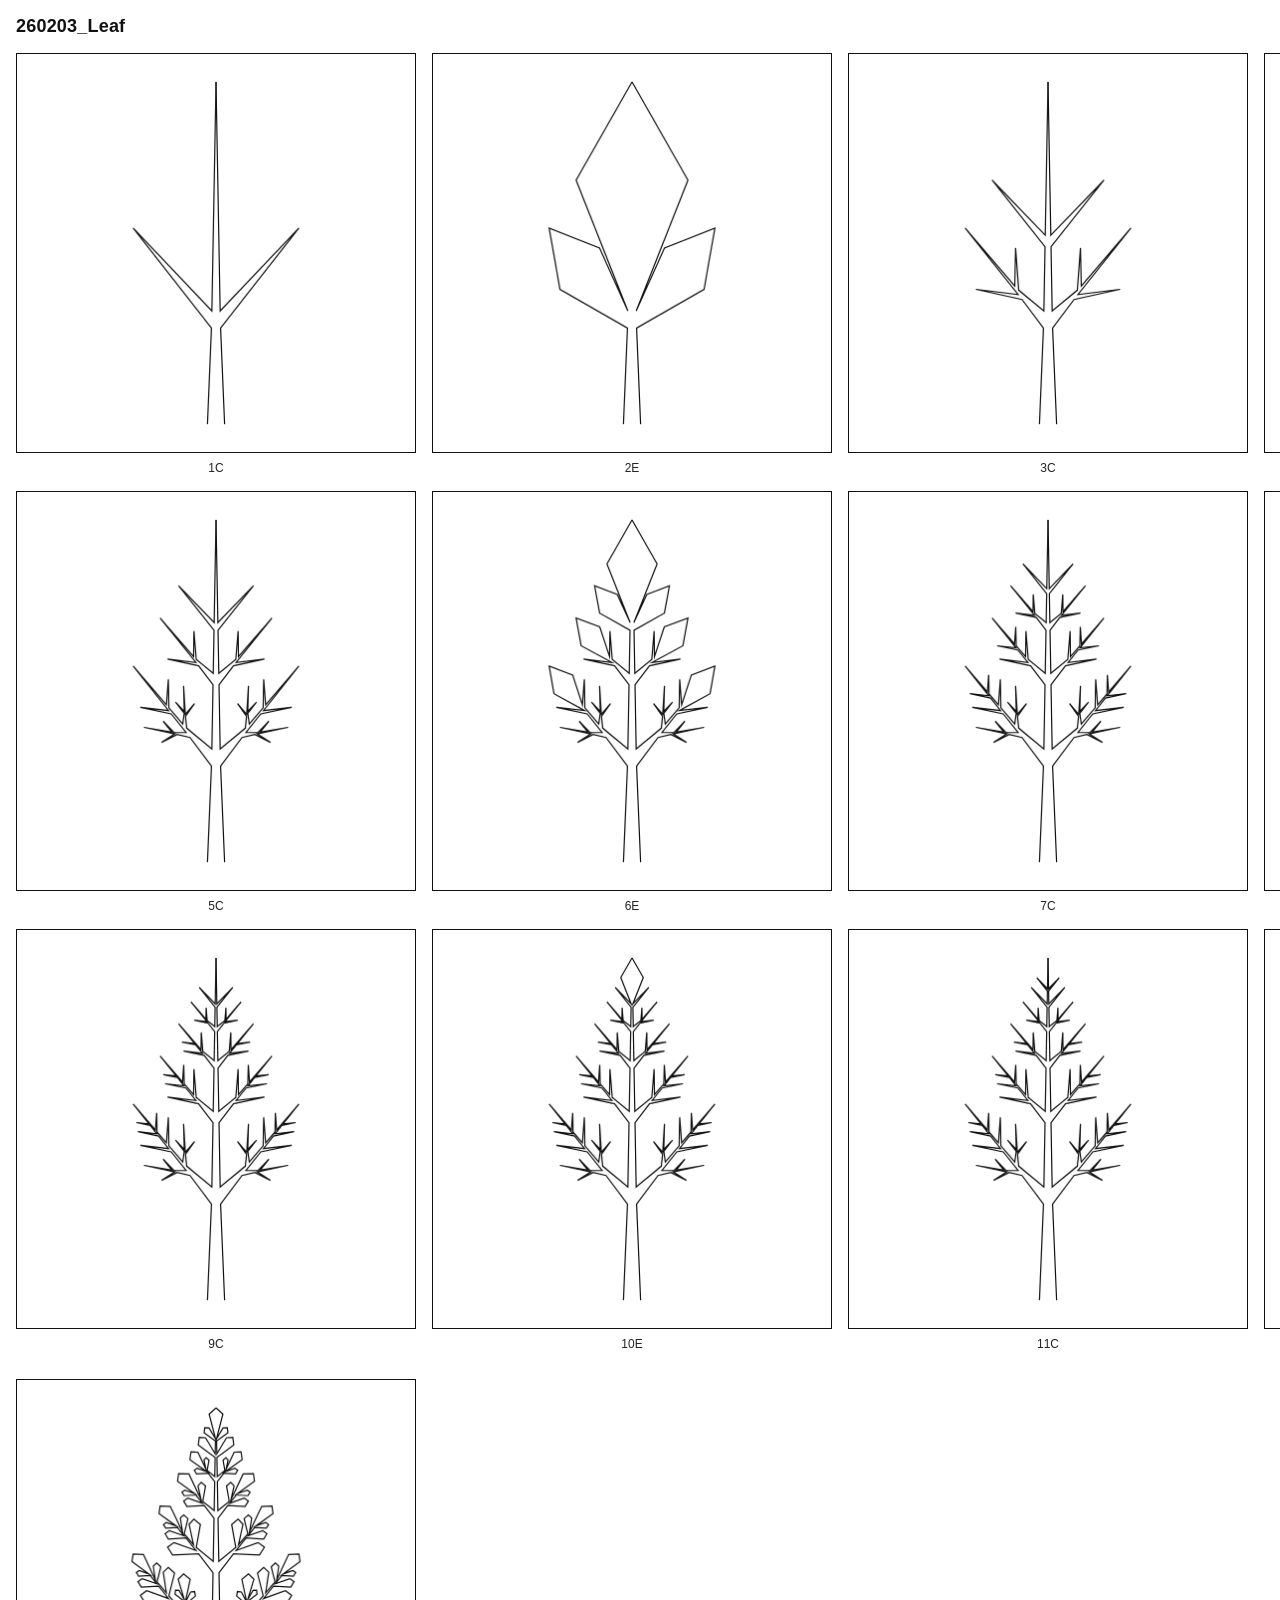
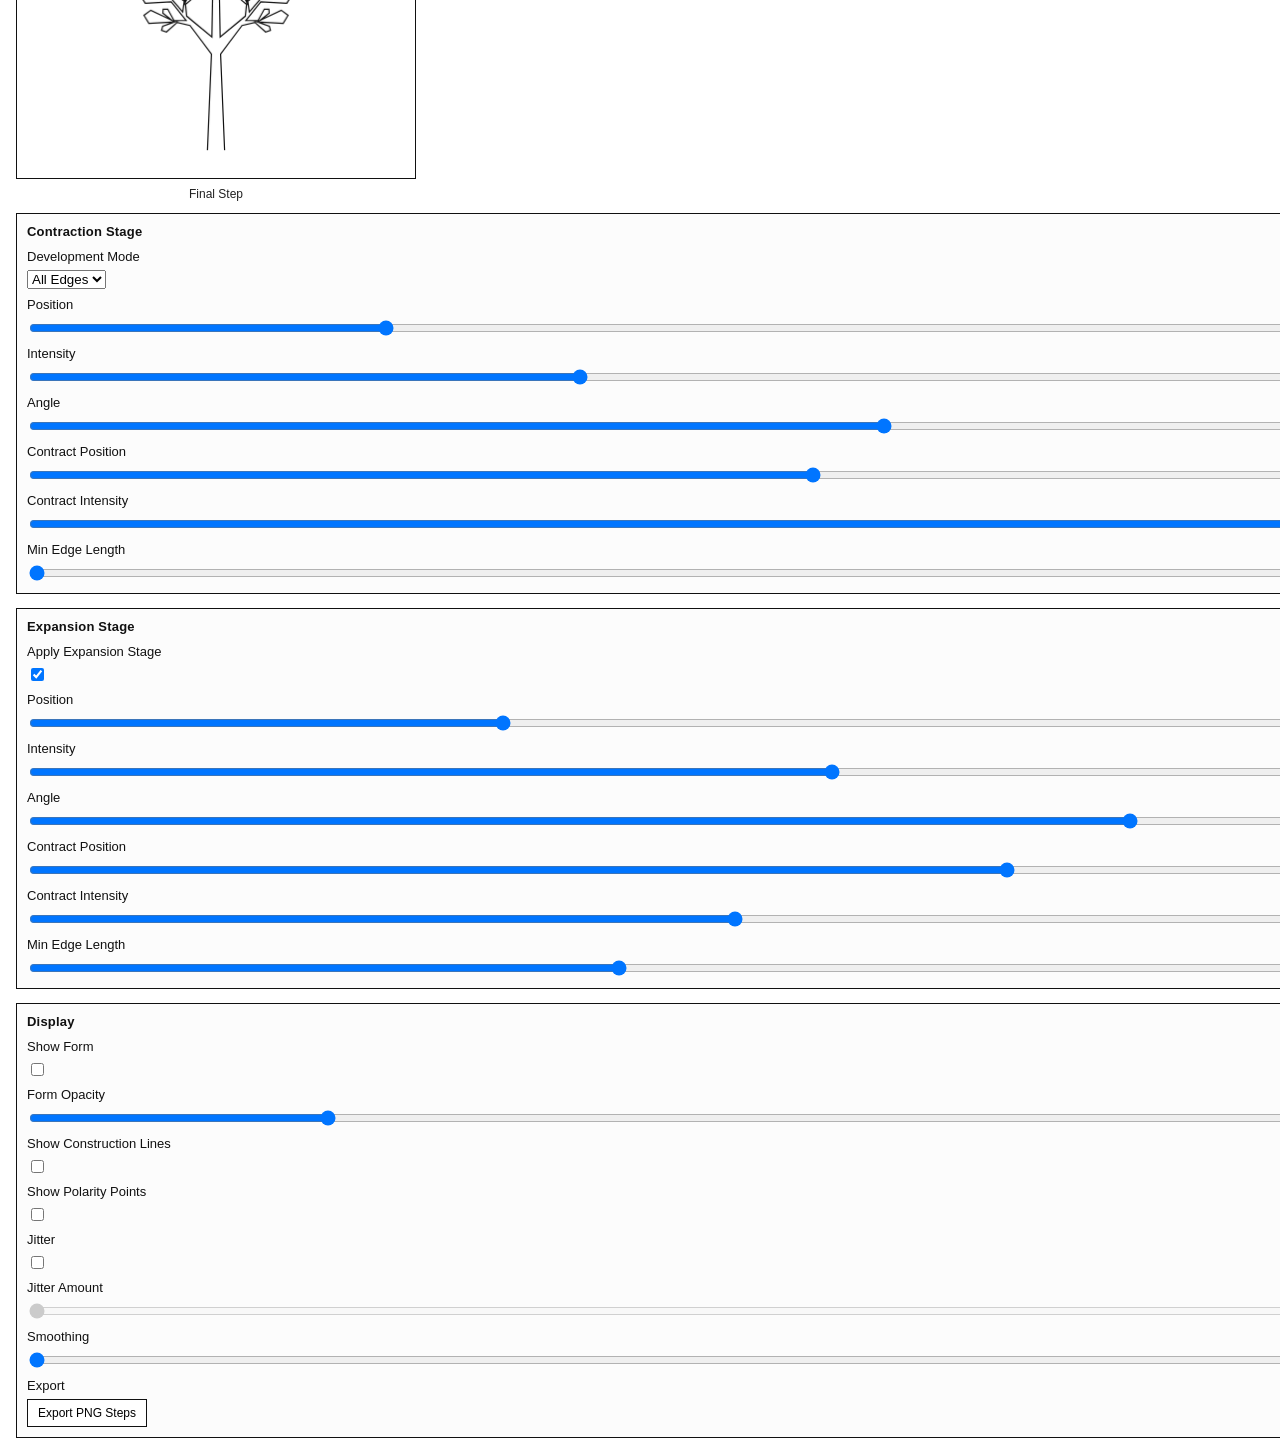
==== index.html @ a7261868 "Simplify UI and refresh public project README" ====
<!doctype html>
<html lang="en">
  <head>
    <meta charset="utf-8" />
    <meta name="viewport" content="width=device-width, initial-scale=1" />
    <title>260203_Leaf</title>
    <style>
      :root {
        color-scheme: light;
      }
      * {
        box-sizing: border-box;
      }
      body {
        margin: 0;
        font-family: "Trebuchet MS", "Segoe UI", Tahoma, sans-serif;
        background: #ffffff;
        color: #111111;
      }
      .page {
        display: flex;
        flex-direction: column;
        gap: 16px;
        padding: 16px;
        height: 100vh;
        min-height: 0;
      }
      .title {
        font-size: 18px;
        letter-spacing: 0.2px;
        margin: 0;
      }
      .workspace {
        display: grid;
        grid-template-columns: minmax(0, 1fr) 430px;
        gap: 16px;
        min-height: 0;
        flex: 1;
      }
      .steps-pane {
        min-height: 0;
        overflow: auto;
      }
      .sidebar {
        min-height: 0;
        overflow: auto;
        display: flex;
        flex-direction: column;
        gap: 12px;
        padding-right: 2px;
      }
      .final-preview {
        width: 400px;
        display: flex;
        flex-direction: column;
        align-items: center;
        gap: 8px;
      }
      .final-preview canvas {
        width: 400px;
        height: 400px;
        border: 1px solid #111111;
        background: #ffffff;
      }
      .final-preview .label {
        font-size: 12px;
        color: #222222;
      }
      .controls {
        display: flex;
        flex-direction: column;
        gap: 14px;
      }
      .panel {
        border: 1px solid #111111;
        padding: 10px;
        display: flex;
        flex-direction: column;
        gap: 8px;
        background: #fcfcfc;
      }
      .panel-title {
        font-size: 13px;
        font-weight: 700;
        margin: 0 0 2px 0;
        letter-spacing: 0.2px;
      }
      .control {
        display: flex;
        flex-direction: column;
        gap: 6px;
        font-size: 13px;
      }
      .control-row {
        display: flex;
        align-items: center;
        gap: 8px;
      }
      .control input[type="range"] {
        width: 100%;
      }
      .control .value {
        font-variant-numeric: tabular-nums;
        min-width: 44px;
        text-align: right;
      }
      .tiles {
        display: grid;
        grid-template-columns: repeat(4, 400px);
        gap: 16px;
        align-content: start;
        padding-bottom: 12px;
      }
      .tile {
        width: 400px;
        display: flex;
        flex-direction: column;
        align-items: center;
        gap: 8px;
      }
      .tile canvas {
        border: 1px solid #111111;
        background: #ffffff;
      }
      .tile .label {
        font-size: 12px;
        color: #222222;
      }
      .control button {
        padding: 6px 10px;
        border: 1px solid #111111;
        background: #ffffff;
        cursor: pointer;
        font-size: 12px;
      }
      @media (max-width: 1400px) {
        .page {
          height: auto;
          min-height: 0;
        }
        .workspace {
          grid-template-columns: 1fr;
        }
        .steps-pane,
        .sidebar {
          overflow: visible;
        }
      }
    </style>
  </head>
  <body>
    <div class="page">
      <h1 class="title">260203_Leaf</h1>

      <div class="workspace">
        <div class="steps-pane">
          <div class="tiles" id="tiles"></div>
        </div>
        <div class="sidebar">
          <div class="final-preview">
            <canvas id="finalCanvas"></canvas>
            <div class="label">Final Step</div>
          </div>
          <div class="controls">
        <div class="panel">
          <div class="panel-title">Contraction Stage</div>

          <label class="control">
            <span>Development Mode</span>
            <div class="control-row">
              <select id="contractionEdgeMode">
                <option value="all">All Edges</option>
                <option value="edge2">Edge 2</option>
                <option value="edge4">Edge 4</option>
              </select>
            </div>
          </label>

          <label class="control">
            <span>Position</span>
            <div class="control-row">
              <input id="contractionPositionA" type="range" min="0.1" max="0.9" step="0.01" value="0.28" />
              <span class="value" id="contractionPositionAVal"></span>
            </div>
          </label>

          <label class="control">
            <span>Intensity</span>
            <div class="control-row">
              <input id="contractionIntensityA" type="range" min="0.1" max="0.9" step="0.01" value="0.38" />
              <span class="value" id="contractionIntensityAVal"></span>
            </div>
          </label>

          <label class="control">
            <span>Angle</span>
            <div class="control-row">
              <input id="contractionAngleA" type="range" min="1" max="89" step="1" value="49" />
              <span class="value" id="contractionAngleAVal"></span>
            </div>
          </label>

          <label class="control">
            <span>Contract Position</span>
            <div class="control-row">
              <input id="contractionPositionB" type="range" min="0.1" max="0.9" step="0.01" value="0.50" />
              <span class="value" id="contractionPositionBVal"></span>
            </div>
          </label>

          <label class="control">
            <span>Contract Intensity</span>
            <div class="control-row">
              <input id="contractionIntensityB" type="range" min="0.1" max="0.9" step="0.01" value="0.90" />
              <span class="value" id="contractionIntensityBVal"></span>
            </div>
          </label>

          <label class="control">
            <span>Min Edge Length</span>
            <div class="control-row">
              <input id="contractionMinEdgeLength" type="range" min="0.1" max="0.9" step="0.01" value="0.10" />
              <span class="value" id="contractionMinEdgeLengthVal"></span>
            </div>
          </label>
        </div>

        <div class="panel">
          <div class="panel-title">Expansion Stage</div>

          <label class="control">
            <span>Apply Expansion Stage</span>
            <div class="control-row">
              <input id="enableExpansionStage" type="checkbox" checked />
            </div>
          </label>

          <label class="control">
            <span>Position</span>
            <div class="control-row">
              <input id="expansionPositionA" type="range" min="0.1" max="0.9" step="0.01" value="0.34" />
              <span class="value" id="expansionPositionAVal"></span>
            </div>
          </label>

          <label class="control">
            <span>Intensity</span>
            <div class="control-row">
              <input id="expansionIntensityA" type="range" min="0.1" max="0.9" step="0.01" value="0.51" />
              <span class="value" id="expansionIntensityAVal"></span>
            </div>
          </label>

          <label class="control">
            <span>Angle</span>
            <div class="control-row">
              <input id="expansionAngleA" type="range" min="1" max="89" step="1" value="63" />
              <span class="value" id="expansionAngleAVal"></span>
            </div>
          </label>

          <label class="control">
            <span>Contract Position</span>
            <div class="control-row">
              <input id="expansionPositionB" type="range" min="0.1" max="0.9" step="0.01" value="0.60" />
              <span class="value" id="expansionPositionBVal"></span>
            </div>
          </label>

          <label class="control">
            <span>Contract Intensity</span>
            <div class="control-row">
              <input id="expansionIntensityB" type="range" min="0.1" max="0.9" step="0.01" value="0.46" />
              <span class="value" id="expansionIntensityBVal"></span>
            </div>
          </label>

          <label class="control">
            <span>Min Edge Length</span>
            <div class="control-row">
              <input id="expansionMinEdgeLength" type="range" min="0.1" max="0.9" step="0.01" value="0.40" />
              <span class="value" id="expansionMinEdgeLengthVal"></span>
            </div>
          </label>
        </div>

        <div class="panel">
          <div class="panel-title">Display</div>

          <label class="control">
            <span>Show Form</span>
            <div class="control-row">
              <input id="showForm" type="checkbox" />
            </div>
          </label>

          <label class="control">
            <span>Form Opacity</span>
            <div class="control-row">
              <input id="showFormOpacity" type="range" min="0.20" max="1" step="0.01" value="0.35" />
              <span class="value" id="showFormOpacityVal"></span>
            </div>
          </label>

          <label class="control">
            <span>Show Construction Lines</span>
            <div class="control-row">
              <input id="showConstructionLines" type="checkbox" />
            </div>
          </label>


          <label class="control">
            <span>Show Polarity Points</span>
            <div class="control-row">
              <input id="showPolarityPoints" type="checkbox" />
            </div>
          </label>

          <label class="control">
            <span>Jitter</span>
            <div class="control-row">
              <input id="jitter" type="checkbox" />
            </div>
          </label>

          <label class="control">
            <span>Jitter Amount</span>
            <div class="control-row">
              <input id="jitterAmount" type="range" min="0.1" max="0.9" step="0.01" value="0.10" />
              <span class="value" id="jitterVal"></span>
            </div>
          </label>

          <label class="control">
            <span>Smoothing</span>
            <div class="control-row">
              <input id="smoothing" type="range" min="0" max="1" step="0.01" value="0" />
              <span class="value" id="smoothingVal"></span>
            </div>
          </label>

          <label class="control">
            <span>Export</span>
            <div class="control-row">
              <button id="exportSteps" type="button">Export PNG Steps</button>
            </div>
          </label>
        </div>
          </div>
        </div>
      </div>
    </div>

    <script>
      const TILE_SIZE = 400;
      const PADDING = 28;
      const EXPORT_SIZE = 640;
      const EXPORT_PADDING = 40;
      const BASE_AXIS_LENGTH = 1;
      const INITIAL_BASE_SPACING_RATIO = 0.05;
      const SYMMETRIC_DISPLAY = true;

      const ui = {
        contractionEdgeMode: document.getElementById("contractionEdgeMode"),
        contractionPositionA: document.getElementById("contractionPositionA"),
        contractionPositionAVal: document.getElementById("contractionPositionAVal"),
        contractionIntensityA: document.getElementById("contractionIntensityA"),
        contractionIntensityAVal: document.getElementById("contractionIntensityAVal"),
        contractionAngleA: document.getElementById("contractionAngleA"),
        contractionAngleAVal: document.getElementById("contractionAngleAVal"),
        contractionPositionB: document.getElementById("contractionPositionB"),
        contractionPositionBVal: document.getElementById("contractionPositionBVal"),
        contractionIntensityB: document.getElementById("contractionIntensityB"),
        contractionIntensityBVal: document.getElementById("contractionIntensityBVal"),
        contractionMinEdgeLength: document.getElementById("contractionMinEdgeLength"),
        contractionMinEdgeLengthVal: document.getElementById("contractionMinEdgeLengthVal"),
        expansionPositionA: document.getElementById("expansionPositionA"),
        expansionPositionAVal: document.getElementById("expansionPositionAVal"),
        enableExpansionStage: document.getElementById("enableExpansionStage"),
        expansionIntensityA: document.getElementById("expansionIntensityA"),
        expansionIntensityAVal: document.getElementById("expansionIntensityAVal"),
        expansionAngleA: document.getElementById("expansionAngleA"),
        expansionAngleAVal: document.getElementById("expansionAngleAVal"),
        expansionPositionB: document.getElementById("expansionPositionB"),
        expansionPositionBVal: document.getElementById("expansionPositionBVal"),
        expansionIntensityB: document.getElementById("expansionIntensityB"),
        expansionIntensityBVal: document.getElementById("expansionIntensityBVal"),
        expansionMinEdgeLength: document.getElementById("expansionMinEdgeLength"),
        expansionMinEdgeLengthVal: document.getElementById("expansionMinEdgeLengthVal"),
        showForm: document.getElementById("showForm"),
        showFormOpacity: document.getElementById("showFormOpacity"),
        showFormOpacityVal: document.getElementById("showFormOpacityVal"),
        showConstructionLines: document.getElementById("showConstructionLines"),
        showPolarityPoints: document.getElementById("showPolarityPoints"),
        jitter: document.getElementById("jitter"),
        jitterAmount: document.getElementById("jitterAmount"),
        jitterVal: document.getElementById("jitterVal"),
        smoothing: document.getElementById("smoothing"),
        smoothingVal: document.getElementById("smoothingVal"),
        tiles: document.getElementById("tiles"),
        finalCanvas: document.getElementById("finalCanvas"),
        exportSteps: document.getElementById("exportSteps"),
      };

      function clamp(value, min, max) {
        return Math.min(max, Math.max(min, value));
      }

      function rotateVec(v, angle) {
        const c = Math.cos(angle);
        const s = Math.sin(angle);
        return { x: v.x * c - v.y * s, y: v.x * s + v.y * c };
      }

      function normalizeVec(v, fallback = { x: 0, y: 1 }) {
        const len = Math.hypot(v.x, v.y);
        if (len < 1e-9) return { x: fallback.x, y: fallback.y };
        return { x: v.x / len, y: v.y / len };
      }

      function projectPointToAxis(p, axis) {
        if (!axis || !axis.anchor || !axis.dir) return { x: p.x, y: p.y };
        const v = { x: p.x - axis.anchor.x, y: p.y - axis.anchor.y };
        const t = v.x * axis.dir.x + v.y * axis.dir.y;
        return { x: axis.anchor.x + axis.dir.x * t, y: axis.anchor.y + axis.dir.y * t };
      }

      function segmentOrientation(polA, polB, fallback = 1) {
        if (polA < 0 && polB >= 0) return 1;
        if (polB < 0 && polA >= 0) return -1;
        return fallback || 1;
      }

      function mirrorPoint(p) {
        return { x: -p.x, y: p.y };
      }

      function mirrorPoints(points) {
        return points.map(mirrorPoint);
      }

      function mirrorSegments(segments) {
        return segments.map((seg) => ({ a: mirrorPoint(seg.a), b: mirrorPoint(seg.b) }));
      }

      function uniquePoints(points, eps = 1e-6) {
        const out = [];
        for (const p of points) {
          if (!p) continue;
          let found = false;
          for (const q of out) {
            if (Math.abs(q.x - p.x) < eps && Math.abs(q.y - p.y) < eps) {
              found = true;
              break;
            }
          }
          if (!found) out.push(p);
        }
        return out;
      }

      function rand(seed) {
        const x = Math.sin(seed) * 43758.5453;
        return x - Math.floor(x);
      }

      function isFinitePoint(p) {
        return !!p && Number.isFinite(p.x) && Number.isFinite(p.y);
      }

      function triangleArea2(a, b, c) {
        return (b.x - a.x) * (c.y - a.y) - (b.y - a.y) * (c.x - a.x);
      }

      function pushTriangleIfValid(triangles, tri, eps = 1e-10) {
        if (!tri || !isFinitePoint(tri.a) || !isFinitePoint(tri.b) || !isFinitePoint(tri.c)) return;
        if (Math.abs(triangleArea2(tri.a, tri.b, tri.c)) <= eps) return;
        triangles.push(tri);
      }

      function sanitizeTriangles(triangles) {
        if (!triangles || triangles.length === 0) return [];
        const out = [];
        for (const tri of triangles) {
          pushTriangleIfValid(out, tri);
        }
        return out;
      }

      function clonePoint(p) {
        return { x: p.x, y: p.y };
      }

      function axisAnchor(axes, axisId) {
        if (axisId == null) return null;
        const axis = axes && axes[axisId] ? axes[axisId] : null;
        return axis && isFinitePoint(axis.anchor) ? axis.anchor : null;
      }

      function resolveFormBaseTarget(i, pointRule, pointAxis, segmentAxis, axes, eps = 1e-10) {
        const leftRule = pointRule && pointRule[i] ? pointRule[i] : "carry";
        const rightRule = pointRule && pointRule[i + 1] ? pointRule[i + 1] : "carry";
        const leftAnchor = axisAnchor(axes, pointAxis ? pointAxis[i] : null);
        const rightAnchor = axisAnchor(axes, pointAxis ? pointAxis[i + 1] : null);
        const segmentAnchor = axisAnchor(axes, segmentAxis ? segmentAxis[i] : null);

        if (leftRule === "E" && leftAnchor) return leftAnchor;
        if (rightRule === "E" && rightAnchor) return rightAnchor;

        if (leftRule === "C" && rightRule !== "C" && leftAnchor) return leftAnchor;
        if (rightRule === "C" && leftRule !== "C" && rightAnchor) return rightAnchor;
        if (leftRule === "C" && rightRule === "C") {
          if (leftAnchor && rightAnchor) {
            const d = Math.hypot(leftAnchor.x - rightAnchor.x, leftAnchor.y - rightAnchor.y);
            if (d <= eps) return leftAnchor;
          }
          return segmentAnchor || leftAnchor || rightAnchor || null;
        }

        return segmentAnchor || leftAnchor || rightAnchor || null;
      }

      function buildShowFormTriangles(step) {
        const points = step && step.points ? step.points : null;
        if (!points || points.length < 2) return [];
        const pointRule = step.pointRule || [];
        const pointAxis = step.pointAxis || [];
        const segmentAxis = step.segmentAxis || [];
        const axes = step.meta?.graph?.axes || [];
        const stepTag = step.meta?.stepIndex != null ? String(step.meta.stepIndex) : "x";
        const typeTag = step.meta?.type ? step.meta.type[0] : "f";
        const triangles = [];
        const edgeCount = points.length - 1;

        for (let i = 0; i < edgeCount; i += 1) {
          const p0 = points[i];
          const p1 = points[i + 1];
          const base = resolveFormBaseTarget(i, pointRule, pointAxis, segmentAxis, axes);
          if (!isFinitePoint(p0) || !isFinitePoint(p1) || !isFinitePoint(base)) {
            continue;
          }

          pushTriangleIfValid(triangles, {
            a: clonePoint(base),
            b: clonePoint(p0),
            c: clonePoint(p1),
            id: `${typeTag}${stepTag}-e${i}`,
          });

          const leftRule = pointRule && pointRule[i] ? pointRule[i] : "carry";
          if (leftRule === "C") {
            const cTarget = axisAnchor(axes, pointAxis[i]);
            if (isFinitePoint(cTarget)) {
              pushTriangleIfValid(triangles, {
                a: clonePoint(base),
                b: clonePoint(p0),
                c: clonePoint(cTarget),
                id: `${typeTag}${stepTag}-xc${i}L`,
              });
            }
          }

          const rightRule = pointRule && pointRule[i + 1] ? pointRule[i + 1] : "carry";
          if (rightRule === "C") {
            const cTarget = axisAnchor(axes, pointAxis[i + 1]);
            if (isFinitePoint(cTarget)) {
              pushTriangleIfValid(triangles, {
                a: clonePoint(base),
                b: clonePoint(p1),
                c: clonePoint(cTarget),
                id: `${typeTag}${stepTag}-xc${i}R`,
              });
            }
          }
        }

        const rootAxis = axes && axes.length ? axes[0] : null;
        const rootBase = rootAxis && isFinitePoint(rootAxis.anchor) ? rootAxis.anchor : null;
        const firstExpansionAxis =
          axes && axes.length
            ? axes.find((axis) => axis && axis.id !== 0 && axis.parent === 0 && isFinitePoint(axis.anchor))
            : null;
        const firstExpansionCenter = firstExpansionAxis ? firstExpansionAxis.anchor : null;
        const baseSidePoint = points[0];
        if (isFinitePoint(baseSidePoint) && isFinitePoint(firstExpansionCenter) && isFinitePoint(rootBase)) {
          pushTriangleIfValid(triangles, {
            a: clonePoint(baseSidePoint),
            b: clonePoint(firstExpansionCenter),
            c: clonePoint(rootBase),
            id: `${typeTag}${stepTag}-basecap`,
          });
        }

        return sanitizeTriangles(triangles);
      }

      function pointStateForIndex(pointIndex, pointRule, pointAxis, axes) {
        const rule = pointRule && pointRule[pointIndex] ? pointRule[pointIndex] : "carry";
        const axisId = pointAxis && pointAxis[pointIndex] != null ? pointAxis[pointIndex] : null;
        const axis = axisId != null ? axes[axisId] : null;
        return {
          rule,
          axisId,
          target: axis && axis.anchor ? axis.anchor : null,
        };
      }

      function snapshotAxes(axes) {
        return axes.map((axis) => ({
          id: axis.id,
          parent: axis.parent,
          anchor: { x: axis.anchor.x, y: axis.anchor.y },
          tip: { x: axis.tip.x, y: axis.tip.y },
          dir: { x: axis.dir.x, y: axis.dir.y },
        }));
      }

      function buildNodeGraph(points, pointRule, pointAxis, insertedMeta) {
        const nodes = [];
        for (let i = 0; i < points.length; i += 1) {
          const p = points[i];
          const meta = insertedMeta[i] || {};
          nodes.push({
            id: i,
            p: { x: p.x, y: p.y },
            left: i > 0 ? i - 1 : null,
            right: i < points.length - 1 ? i + 1 : null,
            rule: (pointRule && pointRule[i]) || meta.rule || "carry",
            axisId: pointAxis && pointAxis[i] != null ? pointAxis[i] : meta.axisId ?? null,
            parentAxisId: meta.parentAxisId ?? null,
            base: meta.base ? { x: meta.base.x, y: meta.base.y } : null,
            edgeBase: meta.edgeBase ? { x: meta.edgeBase.x, y: meta.edgeBase.y } : null,
            edge: meta.edge ?? null,
          });
        }
        return nodes;
      }

      function readParams() {
        const contractionStage = {
          mode: ui.contractionEdgeMode.value,
          position: parseFloat(ui.contractionPositionA.value),
          intensity: parseFloat(ui.contractionIntensityA.value),
          angle: parseFloat(ui.contractionAngleA.value),
          contractionPosition: parseFloat(ui.contractionPositionB.value),
          contractionIntensity: parseFloat(ui.contractionIntensityB.value),
          minEdgeLength: parseFloat(ui.contractionMinEdgeLength.value),
        };
        const expansionStage = {
          position: parseFloat(ui.expansionPositionA.value),
          intensity: parseFloat(ui.expansionIntensityA.value),
          angle: parseFloat(ui.expansionAngleA.value),
          contractionPosition: parseFloat(ui.expansionPositionB.value),
          contractionIntensity: parseFloat(ui.expansionIntensityB.value),
          minEdgeLength: parseFloat(ui.expansionMinEdgeLength.value),
        };
        return {
          contractionStage,
          expansionStage,
          enableExpansionStage: ui.enableExpansionStage.checked,
          showConstructionPoints: false,
          showForm: ui.showForm.checked,
          showFormOpacity: parseFloat(ui.showFormOpacity.value),
          showConstructionLines: ui.showConstructionLines.checked,
          showAxis: false,
          showEdgeIds: false,
          showTriangleIds: false,
          showPolarityPoints: ui.showPolarityPoints.checked,
          stopNegNeg: true,
          jitter: ui.jitter.checked,
          jitterAmount: parseFloat(ui.jitterAmount.value),
          smoothing: parseFloat(ui.smoothing.value),
        };
      }

      function updateReadouts(params) {
        ui.contractionPositionAVal.textContent = params.contractionStage.position.toFixed(2);
        ui.contractionIntensityAVal.textContent = params.contractionStage.intensity.toFixed(2);
        ui.contractionAngleAVal.textContent = params.contractionStage.angle.toFixed(0);
        ui.contractionPositionBVal.textContent = params.contractionStage.contractionPosition.toFixed(2);
        ui.contractionIntensityBVal.textContent =
          params.contractionStage.contractionIntensity.toFixed(2);
        ui.contractionMinEdgeLengthVal.textContent =
          params.contractionStage.minEdgeLength.toFixed(2);
        ui.expansionPositionAVal.textContent = params.expansionStage.position.toFixed(2);
        ui.expansionIntensityAVal.textContent = params.expansionStage.intensity.toFixed(2);
        ui.expansionAngleAVal.textContent = params.expansionStage.angle.toFixed(0);
        ui.expansionPositionBVal.textContent = params.expansionStage.contractionPosition.toFixed(2);
        ui.expansionIntensityBVal.textContent =
          params.expansionStage.contractionIntensity.toFixed(2);
        ui.expansionMinEdgeLengthVal.textContent = params.expansionStage.minEdgeLength.toFixed(2);
        const expansionDisabled = !params.enableExpansionStage;
        ui.expansionPositionA.disabled = expansionDisabled;
        ui.expansionIntensityA.disabled = expansionDisabled;
        ui.expansionAngleA.disabled = expansionDisabled;
        ui.expansionPositionB.disabled = expansionDisabled;
        ui.expansionIntensityB.disabled = expansionDisabled;
        ui.expansionMinEdgeLength.disabled = expansionDisabled;
        ui.showFormOpacityVal.textContent = params.showFormOpacity.toFixed(2);
        ui.jitterVal.textContent = params.jitterAmount.toFixed(2);
        ui.smoothingVal.textContent = params.smoothing.toFixed(2);
        ui.jitterAmount.disabled = !params.jitter;
      }

      function generateSteps(params) {
        const steps = [];
        const attachFormTriangles = (stepObj) => {
          if (!stepObj || !stepObj.meta) return stepObj;
          stepObj.meta.formTriangles = buildShowFormTriangles(stepObj);
          return stepObj;
        };
        const axisHalfLength = BASE_AXIS_LENGTH * 0.5;
        const seedBaseHalfOffset = (BASE_AXIS_LENGTH * INITIAL_BASE_SPACING_RATIO) * 0.5;
        const baseLine = [
          { x: seedBaseHalfOffset, y: -axisHalfLength },
          { x: 0, y: axisHalfLength },
        ];
        const maxAutoSteps = params.enableExpansionStage ? 480 : 240;
        const maxStageSteps = 120;
        const rootAxisAnchor = { x: 0, y: -axisHalfLength };
        const rootAxisTip = { x: 0, y: axisHalfLength };
        const rootAxisDir = normalizeVec({
          x: rootAxisTip.x - rootAxisAnchor.x,
          y: rootAxisTip.y - rootAxisAnchor.y,
        });
        let axisState = {
          axes: [
            {
              id: 0,
              parent: null,
              anchor: rootAxisAnchor,
              tip: rootAxisTip,
              dir: rootAxisDir,
            },
          ],
          segmentAxis: [0],
        };
        const initialPointRule = ["seed", "seed"];
        const initialPointAxis = [0, 0];
        const initialNodes = buildNodeGraph(baseLine, initialPointRule, initialPointAxis, []);
        steps.push(attachFormTriangles({
          points: baseLine,
          pointPolarity: [-1, 1],
          pointAxis: initialPointAxis,
          pointRule: initialPointRule,
          segmentOrient: [1],
          segmentPolarity: [1],
          segmentActive: [true],
          segmentGroup: [0],
          segmentAxis: axisState.segmentAxis,
          construction: { bases: [], links: [], inserted: [] },
          prevPoints: null,
          meta: {
            type: "initial",
            stepIndex: 0,
            center: null,
            targets: [],
            formTargets: [],
            axisLinks: [],
            polarity: { pos: [{ ...baseLine[1] }], neg: [{ ...baseLine[0] }], posLinks: [] },
            graph: { nodes: initialNodes, axes: snapshotAxes(axisState.axes) },
          },
        }));

        let stepIndex = 1;
        const stageSequence = [
          { stage: params.contractionStage, useEdgeMode: true },
        ];
        if (params.enableExpansionStage) {
          stageSequence.push({ stage: params.expansionStage, useEdgeMode: false });
        }

        for (const stageItem of stageSequence) {
          let stageStepCount = 0;
          if (!stageItem.useEdgeMode && steps.length > 0) {
            const last = steps[steps.length - 1];
            steps[steps.length - 1] = {
              ...last,
              // Stage handoff: allow expansion stage to continue from final stage-1 geometry.
              segmentActive: new Array(Math.max(0, last.points.length - 1)).fill(true),
              // Reset group labels so stage 2 starts from all edges uniformly.
              segmentGroup: new Array(Math.max(0, last.points.length - 1)).fill(0),
            };
          }
          while (stepIndex <= maxAutoSteps && stageStepCount < maxStageSteps) {
            const prev = steps[steps.length - 1];
            const axisStateBeforeExpansion = axisState;
            const expansionParams = {
              position: stageItem.stage.position,
              intensity: stageItem.stage.intensity,
              angle: stageItem.stage.angle,
              contractionPosition: stageItem.stage.contractionPosition,
              contractionIntensity: stageItem.stage.contractionIntensity,
              minEdgeLength: stageItem.stage.minEdgeLength,
              developEdge2: stageItem.useEdgeMode && stageItem.stage.mode === "edge2",
              developEdge4: stageItem.useEdgeMode && stageItem.stage.mode === "edge4",
              stopNegNeg: params.stopNegNeg,
              jitter: params.jitter,
              jitterAmount: params.jitterAmount,
            };
            const expansion = expandPolyline(
              prev.points,
              prev.segmentActive,
              prev.segmentGroup,
              prev.segmentOrient,
              prev.segmentPolarity,
              prev.pointPolarity,
              prev.pointAxis,
              prev.pointRule,
              expansionParams,
              stepIndex,
              prev.meta.polarity,
              prev.meta.targets,
              axisState,
              prev.meta.formTargets || prev.meta.targets
            );
            axisState = expansion.axisState;
            const expansionStep = attachFormTriangles({
              points: expansion.points,
              pointPolarity: expansion.pointPolarity,
              pointAxis: expansion.pointAxis,
              pointRule: expansion.pointRule,
              segmentOrient: expansion.segmentOrient,
              segmentPolarity: expansion.segmentPolarity,
              segmentActive: expansion.segmentActive,
              segmentGroup: expansion.segmentGroup,
              segmentAxis: expansion.segmentAxis,
              construction: expansion.construction,
              prevPoints: prev.points,
              meta: expansion.meta,
            });
            steps.push(expansionStep);
            stageStepCount += 1;
            const expansionCount = expansion.meta?.expansionPoints?.length ?? 0;
            if (expansionCount === 0) {
              // Stage 1 must terminate on contraction; drop the terminal empty expansion step.
              if (stageItem.useEdgeMode) {
                steps.pop();
                axisState = axisStateBeforeExpansion;
                stageStepCount -= 1;
              } else {
                // Stage 2 must end on expansion. Replace empty expansion with forced all-edge expansion.
                steps.pop();
                axisState = axisStateBeforeExpansion;
                stageStepCount -= 1;
                const forcedExpansion = expandPolyline(
                  prev.points,
                  new Array(Math.max(0, prev.points.length - 1)).fill(true),
                  new Array(Math.max(0, prev.points.length - 1)).fill(0),
                  prev.segmentOrient,
                  prev.segmentPolarity,
                  prev.pointPolarity,
                  prev.pointAxis,
                  prev.pointRule,
                  {
                    ...expansionParams,
                    minEdgeLength: -1,
                    developEdge2: false,
                    developEdge4: false,
                  },
                  stepIndex,
                  prev.meta.polarity,
                  prev.meta.targets,
                  axisState,
                  prev.meta.formTargets || prev.meta.targets
                );
                axisState = forcedExpansion.axisState;
                const forcedStep = attachFormTriangles({
                  points: forcedExpansion.points,
                  pointPolarity: forcedExpansion.pointPolarity,
                  pointAxis: forcedExpansion.pointAxis,
                  pointRule: forcedExpansion.pointRule,
                  segmentOrient: forcedExpansion.segmentOrient,
                  segmentPolarity: forcedExpansion.segmentPolarity,
                  segmentActive: forcedExpansion.segmentActive,
                  segmentGroup: forcedExpansion.segmentGroup,
                  segmentAxis: forcedExpansion.segmentAxis,
                  construction: forcedExpansion.construction,
                  prevPoints: prev.points,
                  meta: forcedExpansion.meta,
                });
                steps.push(forcedStep);
                stageStepCount += 1;
              }
              break;
            }

            stepIndex += 1;
            if (stepIndex > maxAutoSteps || stageStepCount >= maxStageSteps) {
              // Stage 1 must terminate on contraction across all development modes.
              if (stageItem.useEdgeMode) {
                steps.pop();
                axisState = axisStateBeforeExpansion;
                stageStepCount -= 1;
              }
              break;
            }
            const prevAfterExpansion = steps[steps.length - 1];
            const contractionParams = {
              position: stageItem.stage.position,
              intensity: stageItem.stage.intensity,
              angle: stageItem.stage.angle,
              contractionPosition: stageItem.stage.contractionPosition,
              contractionIntensity: stageItem.stage.contractionIntensity,
              minEdgeLength: stageItem.stage.minEdgeLength,
              stopNegNeg: params.stopNegNeg,
              jitter: false,
              jitterAmount: 0,
            };
            const contraction = contractPolyline(
              prevAfterExpansion.points,
              prevAfterExpansion.segmentActive,
              prevAfterExpansion.segmentGroup,
              prevAfterExpansion.segmentOrient,
              prevAfterExpansion.segmentPolarity,
              prevAfterExpansion.pointPolarity,
              prevAfterExpansion.pointAxis,
              prevAfterExpansion.pointRule,
              contractionParams,
              stepIndex,
              prevAfterExpansion.meta.targets,
              prevAfterExpansion.meta.center,
              prevAfterExpansion.meta.polarity,
              axisState,
              prevAfterExpansion.meta.formTargets || prevAfterExpansion.meta.targets
            );
            axisState = contraction.axisState;
            steps.push(attachFormTriangles({
              points: contraction.points,
              pointPolarity: contraction.pointPolarity,
              pointAxis: contraction.pointAxis,
              pointRule: contraction.pointRule,
              segmentOrient: contraction.segmentOrient,
              segmentPolarity: contraction.segmentPolarity,
              segmentActive: contraction.segmentActive,
              segmentGroup: contraction.segmentGroup,
              segmentAxis: contraction.segmentAxis,
              construction: contraction.construction,
              prevPoints: prevAfterExpansion.points,
              meta: contraction.meta,
            }));
            stageStepCount += 1;

            stepIndex += 1;
            if (stepIndex > maxAutoSteps || stageStepCount >= maxStageSteps) {
              if (!stageItem.useEdgeMode) {
                // Stage 2 must end on expansion even when the limit is reached after contraction.
                const prevFinal = steps[steps.length - 1];
                const finalExpansion = expandPolyline(
                  prevFinal.points,
                  new Array(Math.max(0, prevFinal.points.length - 1)).fill(true),
                  new Array(Math.max(0, prevFinal.points.length - 1)).fill(0),
                  prevFinal.segmentOrient,
                  prevFinal.segmentPolarity,
                  prevFinal.pointPolarity,
                  prevFinal.pointAxis,
                  prevFinal.pointRule,
                  {
                    ...expansionParams,
                    minEdgeLength: -1,
                    developEdge2: false,
                    developEdge4: false,
                  },
                  stepIndex,
                  prevFinal.meta.polarity,
                  prevFinal.meta.targets,
                  axisState,
                  prevFinal.meta.formTargets || prevFinal.meta.targets
                );
                axisState = finalExpansion.axisState;
                const finalStep = attachFormTriangles({
                  points: finalExpansion.points,
                  pointPolarity: finalExpansion.pointPolarity,
                  pointAxis: finalExpansion.pointAxis,
                  pointRule: finalExpansion.pointRule,
                  segmentOrient: finalExpansion.segmentOrient,
                  segmentPolarity: finalExpansion.segmentPolarity,
                  segmentActive: finalExpansion.segmentActive,
                  segmentGroup: finalExpansion.segmentGroup,
                  segmentAxis: finalExpansion.segmentAxis,
                  construction: finalExpansion.construction,
                  prevPoints: prevFinal.points,
                  meta: finalExpansion.meta,
                });
                steps.push(finalStep);
                stageStepCount += 1;
              }
              break;
            }
          }
          if (stepIndex > maxAutoSteps) break;
        }

        return steps;
      }

      function expandPolyline(
        points,
        segmentActive,
        segmentGroup,
        segmentOrient,
        segmentPolarity,
        pointPolarity,
        pointAxis,
        pointRule,
        params,
        stepIndex,
        prevPolarity,
        prevTargets,
        axisState,
        prevFormTargets
      ) {
        if (!points || points.length < 2) {
          return {
            points: points ? points.slice() : [],
            pointPolarity: pointPolarity ? pointPolarity.slice() : [],
            pointAxis: pointAxis ? pointAxis.slice() : [],
            pointRule: pointRule ? pointRule.slice() : [],
            segmentOrient: segmentOrient ? segmentOrient.slice() : [],
            segmentPolarity: segmentPolarity ? segmentPolarity.slice() : [],
            segmentActive: segmentActive ? segmentActive.slice() : [],
            segmentGroup: segmentGroup ? segmentGroup.slice() : [],
            segmentAxis: axisState?.segmentAxis ? axisState.segmentAxis.slice() : [],
            construction: { bases: [], links: [], inserted: [] },
            axisState: axisState || { axes: [], segmentAxis: [] },
            meta: {
              type: "expansion",
              stepIndex,
              center: { x: 0, y: 0 },
              expansionPoints: [],
              targets: [],
              formTargets: [],
              developedEdges: [],
              axisLinks: [],
              graph: { nodes: [], axes: snapshotAxes(axisState?.axes || []) },
              polarity: {
                pos: prevPolarity?.pos ? prevPolarity.pos.slice() : [],
                neg: prevPolarity?.neg ? prevPolarity.neg.slice() : [],
                posLinks: prevPolarity?.posLinks ? prevPolarity.posLinks.slice() : [],
              },
              contractionLinks: [],
            },
          };
        }

        const newPoints = [points[0]];
        const polIn =
          pointPolarity && pointPolarity.length === points.length
            ? pointPolarity
            : new Array(points.length).fill(0);
        const pointAxisIn =
          pointAxis && pointAxis.length === points.length
            ? pointAxis
            : new Array(points.length).fill(null);
        const pointRuleIn =
          pointRule && pointRule.length === points.length
            ? pointRule
            : new Array(points.length).fill("carry");
        const activeIn =
          segmentActive && segmentActive.length === points.length - 1
            ? segmentActive
            : new Array(points.length - 1).fill(true);
        const groupIn =
          segmentGroup && segmentGroup.length === points.length - 1
            ? segmentGroup
            : new Array(points.length - 1).fill(0);
        const hasGroupedInput = groupIn.some((g) => g !== 0);
        const edge2FirstCycle = params.developEdge2 && !params.developEdge4 && stepIndex === 3;
        const orientIn =
          segmentOrient && segmentOrient.length === points.length - 1
            ? segmentOrient
            : new Array(points.length - 1).fill(1);
        const sideIn =
          segmentPolarity && segmentPolarity.length === points.length - 1
            ? segmentPolarity
            : new Array(points.length - 1).fill(1);
        const segmentAxisIn =
          axisState && axisState.segmentAxis && axisState.segmentAxis.length === points.length - 1
            ? axisState.segmentAxis
            : new Array(points.length - 1).fill(0);
        const axesIn = axisState && axisState.axes ? axisState.axes : [];
        const axes = axesIn.slice();
        let parentAxis = axes[0];
        const newPolarity = [polIn[0] ?? 0];
        const newPointAxis = [pointAxisIn[0] ?? null];
        const newPointRule = [pointRuleIn[0] ?? "carry"];
        const newSegmentOrient = [];
        const newSegmentPolarity = [];
        const newSegmentActive = [];
        const newSegmentGroup = [];
        const newSegmentAxis = [];
        const tBase = clamp(params.position, 0, 1);
        const intensity = clamp(params.intensity, 0, 1);
        const angleBase = (params.angle * Math.PI) / 180;
        const jitterAmount = clamp(params.jitterAmount, 0, 0.5);
        const construction = { bases: [], links: [], inserted: [] };
        const expansionPoints = [];
        const targets = [];
        const formTargets = [];
        const expansionTriangles = [];
        const expansionLinks = [];
        const axisLinks = [];
        const developedEdges = [];
        const insertedMeta = [];

        for (let i = 0; i < points.length - 1; i += 1) {
          const p0 = points[i];
          const p1 = points[i + 1];
          const pol0 = polIn[i] ?? 0;
          const pol1 = polIn[i + 1] ?? 0;
          const orient = segmentOrientation(pol0, pol1, orientIn[i] ?? 1);
          const side = sideIn[i] ?? 1;
          let parentAxisId = null;
          const isNegNeg = pol0 < 0 && pol1 < 0;
          if (isNegNeg) {
            if (pointAxisIn[i] != null) {
              parentAxisId = pointAxisIn[i];
            } else if (pointAxisIn[i + 1] != null) {
              parentAxisId = pointAxisIn[i + 1];
            }
          }
          const leftRule = pointRuleIn[i];
          const rightRule = pointRuleIn[i + 1];
          const leftState = pointStateForIndex(i, pointRuleIn, pointAxisIn, axes);
          const rightState = pointStateForIndex(i + 1, pointRuleIn, pointAxisIn, axes);
          if (leftRule === "E" && rightRule !== "E") {
            parentAxisId = pointAxisIn[i];
          } else if (rightRule === "E" && leftRule !== "E") {
            parentAxisId = pointAxisIn[i + 1];
          } else if (leftRule === "E" && rightRule === "E") {
            parentAxisId = pointAxisIn[i] ?? pointAxisIn[i + 1];
          }
          if (parentAxisId == null) {
            if ((pol0 ?? 0) > 0 && pointAxisIn[i] != null) {
              parentAxisId = pointAxisIn[i];
            } else if ((pol1 ?? 0) > 0 && pointAxisIn[i + 1] != null) {
              parentAxisId = pointAxisIn[i + 1];
            } else {
              parentAxisId = segmentAxisIn[i] ?? 0;
            }
          }
          parentAxis = axes[parentAxisId] || axes[0];
          const dx = p1.x - p0.x;
          const dy = p1.y - p0.y;
          const len = Math.hypot(dx, dy);
          const groupId = groupIn[i] ?? 0;
          const limitGroups = params.developEdge2 || params.developEdge4;
          let allowGroup2 = params.developEdge2;
          let allowGroup4 = params.developEdge4;
          const groupAllowed =
            !limitGroups ||
            !hasGroupedInput ||
            (allowGroup2 && groupId === 2) ||
            (allowGroup4 && groupId === 3);
          let edge2AdjacencyAllowed = true;
          if (edge2FirstCycle && groupId === 2) {
            const prevSegIsNegNeg = i > 0 && polIn[i - 1] < 0 && polIn[i] < 0;
            const nextSegIsNegNeg =
              i + 2 < polIn.length && polIn[i + 1] < 0 && polIn[i + 2] < 0;
            edge2AdjacencyAllowed = prevSegIsNegNeg || nextSegIsNegNeg;
          }
          const minEdgeLength = Math.max(0, params.minEdgeLength ?? 0);
          const lengthActive = len > minEdgeLength;
          const isActive =
            (activeIn[i] ?? true) && groupAllowed && edge2AdjacencyAllowed && lengthActive;
          const stopEdge = params.stopNegNeg && pol0 < 0 && pol1 < 0;

          if (len < 1e-9) {
            const prevFormTarget =
              prevFormTargets && i < prevFormTargets.length ? prevFormTargets[i] : null;
            newPoints.push({ x: p0.x, y: p0.y });
            newPoints.push({ x: p1.x, y: p1.y });
            newPolarity.push(pol0, pol1);
            newPointAxis.push(pointAxisIn[i] ?? parentAxisId, pointAxisIn[i + 1] ?? parentAxisId);
            newPointRule.push(pointRuleIn[i] ?? "carry", pointRuleIn[i + 1] ?? "carry");
            newSegmentOrient.push(orient, orient);
            newSegmentPolarity.push(side, side);
            newSegmentActive.push(false, false);
            newSegmentGroup.push(groupId, groupId);
            newSegmentAxis.push(parentAxisId, parentAxisId);
            targets.push(null, null);
            formTargets.push(prevFormTarget, prevFormTarget);
            continue;
          }

          if (!isActive || stopEdge) {
            if (stopEdge) {
              const leftIsC = leftState.rule === "C";
              const rightIsC = rightState.rule === "C";
              if (leftIsC && leftState.axisId != null) {
                parentAxisId = leftState.axisId;
              } else if (rightIsC && rightState.axisId != null) {
                parentAxisId = rightState.axisId;
              }
            }
            const inactiveAxis = axes[parentAxisId] || parentAxis;
            const tInactive = orient === -1 ? 1 - tBase : tBase;
            const baseEdgeInactive = { x: p0.x + dx * tInactive, y: p0.y + dy * tInactive };
            const baseAxisInactive = projectPointToAxis(baseEdgeInactive, inactiveAxis);
            if (leftState.rule === "C" && leftState.target) {
              pushTriangleIfValid(expansionTriangles, {
                a: { x: baseAxisInactive.x, y: baseAxisInactive.y },
                b: { x: p0.x, y: p0.y },
                c: { x: leftState.target.x, y: leftState.target.y },
                id: `xc-${stepIndex}-e${i}-L`,
              });
            }
            if (rightState.rule === "C" && rightState.target) {
              pushTriangleIfValid(expansionTriangles, {
                a: { x: baseAxisInactive.x, y: baseAxisInactive.y },
                b: { x: p1.x, y: p1.y },
                c: { x: rightState.target.x, y: rightState.target.y },
                id: `xc-${stepIndex}-e${i}-R`,
              });
            }
            const prevFormTarget =
              prevFormTargets && i < prevFormTargets.length ? prevFormTargets[i] : null;
            const prevTarget = prevTargets && i < prevTargets.length ? prevTargets[i] : null;
            if (prevTarget) {
              expansionTriangles.push({
                a: { x: prevTarget.x, y: prevTarget.y },
                b: { x: p0.x, y: p0.y },
                c: { x: p1.x, y: p1.y },
                id: `hold-${stepIndex}-e${i}`,
              });
            }
            newPoints.push(p1);
            newPolarity.push(pol1);
            newPointAxis.push(pointAxisIn[i + 1] ?? parentAxisId);
            newPointRule.push(pointRuleIn[i + 1] ?? "carry");
            newSegmentOrient.push(orient);
            newSegmentPolarity.push(side);
            newSegmentActive.push(false);
            newSegmentGroup.push(groupId);
            newSegmentAxis.push(parentAxisId);
            targets.push(null);
            formTargets.push(prevFormTarget);
            continue;
          }

          let t = orient === -1 ? 1 - tBase : tBase;
          let angle = angleBase;
          let magnitude = len * intensity;

          if (params.jitter) {
            const seedBase = (stepIndex + 1) * 9283.123 + (i + 1) * 137.57;
            const j1 = rand(seedBase + 0.17) - 0.5;
            const j2 = rand(seedBase + 3.49) - 0.5;
            const j3 = rand(seedBase + 8.91) - 0.5;
            t = clamp(t + j1 * jitterAmount, 0, 1);
            angle += j2 * jitterAmount * Math.PI;
            magnitude *= 1 + j3 * jitterAmount;
          }

          const baseEdge = { x: p0.x + dx * t, y: p0.y + dy * t };
          const dirRaw = { x: dx / len, y: dy / len };
          let outward = { x: dirRaw.y, y: -dirRaw.x };
          if (side < 0) {
            outward = { x: -outward.x, y: -outward.y };
          }
          let perp = rotateVec(outward, angle * orient);
          if (perp.x * outward.x + perp.y * outward.y < 0) {
            perp = { x: -perp.x, y: -perp.y };
          }

          const baseAxis = projectPointToAxis(baseEdge, parentAxis);
          const pNew = {
            x: baseAxis.x + perp.x * magnitude,
            y: baseAxis.y + perp.y * magnitude,
          };
          if (leftState.rule === "C" && leftState.target) {
            pushTriangleIfValid(expansionTriangles, {
              a: { x: baseAxis.x, y: baseAxis.y },
              b: { x: p0.x, y: p0.y },
              c: { x: leftState.target.x, y: leftState.target.y },
              id: `xc-${stepIndex}-e${i}-L`,
            });
          }
          if (rightState.rule === "C" && rightState.target) {
            pushTriangleIfValid(expansionTriangles, {
              a: { x: baseAxis.x, y: baseAxis.y },
              b: { x: p1.x, y: p1.y },
              c: { x: rightState.target.x, y: rightState.target.y },
              id: `xc-${stepIndex}-e${i}-R`,
            });
          }
          const axisAnchor = { x: baseAxis.x, y: baseAxis.y };
          const axisDir = normalizeVec(
            { x: pNew.x - axisAnchor.x, y: pNew.y - axisAnchor.y },
            parentAxis?.dir || { x: 0, y: 1 }
          );
          const axisId = axes.length;
          axes.push({
            id: axisId,
            parent: parentAxis ? parentAxis.id : null,
            anchor: { x: axisAnchor.x, y: axisAnchor.y },
            tip: { x: pNew.x, y: pNew.y },
            dir: axisDir,
          });
          axisLinks.push({ a: axisAnchor, b: pNew });

          construction.bases.push(baseAxis);
          construction.links.push({ a: baseAxis, b: pNew });
          construction.inserted.push(pNew);
          expansionPoints.push(pNew);
          expansionLinks.push({ a: baseAxis, b: pNew });
          targets.push(baseAxis, baseAxis);
          formTargets.push(baseAxis, baseAxis);
          expansionTriangles.push(
            { a: baseAxis, b: p0, c: pNew, id: `ex-${stepIndex}-e${i}-A` },
            { a: baseAxis, b: pNew, c: p1, id: `ex-${stepIndex}-e${i}-B` }
          );
          developedEdges.push(i);

          newPoints.push(pNew);
          newPoints.push(p1);
          const newPointIndex = newPoints.length - 2;
          insertedMeta[newPointIndex] = {
            rule: "E",
            axisId,
            parentAxisId: parentAxis ? parentAxis.id : null,
            base: { x: baseAxis.x, y: baseAxis.y },
            edgeBase: { x: baseEdge.x, y: baseEdge.y },
            edge: { a: i, b: i + 1 },
          };
          newPolarity.push(1, pol1);
          newPointAxis.push(axisId);
          newPointRule.push("E");
          const orientA = segmentOrientation(pol0, 1, orient);
          const orientB = segmentOrientation(1, pol1, orient);
          newSegmentOrient.push(orientA, orientB);
          newSegmentPolarity.push(side, side);
          newSegmentActive.push(true, true);
          // Expansion stage always creates a binary local split for the next contraction stage.
          newSegmentGroup.push(0, 1);
          newSegmentAxis.push(axisId, axisId);
          newPointAxis.push(pointAxisIn[i + 1] ?? parentAxisId);
          newPointRule.push(pointRuleIn[i + 1] ?? "carry");
        }

        const basePoints = construction.bases;
        const center =
          basePoints.length > 0
            ? basePoints.reduce(
                (acc, p) => ({ x: acc.x + p.x, y: acc.y + p.y }),
                { x: 0, y: 0 }
              )
            : { x: 0, y: 0 };
        if (basePoints.length > 0) {
          center.x /= basePoints.length;
          center.y /= basePoints.length;
        }

        return {
          points: newPoints,
          pointPolarity: newPolarity,
          pointAxis: newPointAxis,
          pointRule: newPointRule,
          segmentOrient: newSegmentOrient,
          segmentPolarity: newSegmentPolarity,
          segmentActive: newSegmentActive,
          segmentGroup: newSegmentGroup,
          segmentAxis: newSegmentAxis,
          construction,
          axisState: { axes, segmentAxis: newSegmentAxis },
          meta: {
            type: "expansion",
            stepIndex,
            center,
            expansionPoints,
            targets,
            formTargets,
            expansionTriangles,
            developedEdges,
            axisLinks,
            graph: {
              nodes: buildNodeGraph(newPoints, newPointRule, newPointAxis, insertedMeta),
              axes: snapshotAxes(axes),
            },
            polarity: {
              pos: (prevPolarity?.pos ? prevPolarity.pos.slice() : []).concat(expansionPoints),
              neg: prevPolarity?.neg ? prevPolarity.neg.slice() : [],
              posLinks: (prevPolarity?.posLinks ? prevPolarity.posLinks.slice() : []).concat(
                expansionLinks
              ),
            },
            contractionLinks: [],
          },
        };
      }

      function contractPolyline(
        points,
        segmentActive,
        segmentGroup,
        segmentOrient,
        segmentPolarity,
        pointPolarity,
        pointAxis,
        pointRule,
        params,
        stepIndex,
        targets,
        center,
        prevPolarity,
        axisState,
        formTargetsIn
      ) {
        if (!points || points.length < 2) {
          return {
            points: points ? points.slice() : [],
            pointPolarity: pointPolarity ? pointPolarity.slice() : [],
            pointAxis: pointAxis ? pointAxis.slice() : [],
            pointRule: pointRule ? pointRule.slice() : [],
            segmentOrient: segmentOrient ? segmentOrient.slice() : [],
            segmentPolarity: segmentPolarity ? segmentPolarity.slice() : [],
            segmentActive: segmentActive ? segmentActive.slice() : [],
            segmentGroup: segmentGroup ? segmentGroup.slice() : [],
            segmentAxis: axisState?.segmentAxis ? axisState.segmentAxis.slice() : [],
            construction: { bases: [], links: [], inserted: [] },
            axisState: axisState || { axes: [], segmentAxis: [] },
            meta: {
              type: "contraction",
              stepIndex,
              center: center || { x: 0, y: 0 },
              targets: [],
              formTargets: [],
              axisLinks: [],
              graph: { nodes: [], axes: snapshotAxes(axisState?.axes || []) },
              polarity: {
                pos: prevPolarity?.pos ? prevPolarity.pos.slice() : [],
                neg: prevPolarity?.neg ? prevPolarity.neg.slice() : [],
                posLinks: prevPolarity?.posLinks ? prevPolarity.posLinks.slice() : [],
              },
              contractionLinks: [],
            },
          };
        }

        const fallback = center || { x: 0, y: 0 };
        const newPoints = [points[0]];
        const polIn =
          pointPolarity && pointPolarity.length === points.length
            ? pointPolarity
            : new Array(points.length).fill(0);
        const pointAxisIn =
          pointAxis && pointAxis.length === points.length
            ? pointAxis
            : new Array(points.length).fill(null);
        const pointRuleIn =
          pointRule && pointRule.length === points.length
            ? pointRule
            : new Array(points.length).fill("carry");
        const activeIn =
          segmentActive && segmentActive.length === points.length - 1
            ? segmentActive
            : new Array(points.length - 1).fill(true);
        const groupIn =
          segmentGroup && segmentGroup.length === points.length - 1
            ? segmentGroup
            : new Array(points.length - 1).fill(0);
        const orientIn =
          segmentOrient && segmentOrient.length === points.length - 1
            ? segmentOrient
            : new Array(points.length - 1).fill(1);
        const sideIn =
          segmentPolarity && segmentPolarity.length === points.length - 1
            ? segmentPolarity
            : new Array(points.length - 1).fill(1);
        const segmentAxisIn =
          axisState && axisState.segmentAxis && axisState.segmentAxis.length === points.length - 1
            ? axisState.segmentAxis
            : new Array(points.length - 1).fill(0);
        const axesIn = axisState && axisState.axes ? axisState.axes : [];
        const axes = axesIn.slice();
        const newPolarity = [polIn[0] ?? 0];
        const newPointAxis = [pointAxisIn[0] ?? null];
        const newPointRule = [pointRuleIn[0] ?? "carry"];
        const newSegmentOrient = [];
        const newSegmentPolarity = [];
        const newSegmentActive = [];
        let newSegmentGroup = [];
        const newSegmentAxis = [];
        const tBase = clamp(params.contractionPosition, 0, 1);
        const intensity = clamp(params.contractionIntensity, 0, 1);
        const construction = { bases: [], links: [], inserted: [] };
        const contractionPoints = [];
        const contractionLinks = [];
        const nextTargets = [];
        const nextFormTargets = [];
        const axisLinks = [];
        const insertedMeta = [];

        for (let i = 0; i < points.length - 1; i += 1) {
          const p0 = points[i];
          const p1 = points[i + 1];
          const pol0 = polIn[i] ?? 0;
          const pol1 = polIn[i + 1] ?? 0;
          const orient = segmentOrientation(pol0, pol1, orientIn[i] ?? 1);
          const side = sideIn[i] ?? 1;
          let parentAxisId = null;
          const isNegNeg = pol0 < 0 && pol1 < 0;
          if (isNegNeg) {
            if (pointAxisIn[i] != null) {
              parentAxisId = pointAxisIn[i];
            } else if (pointAxisIn[i + 1] != null) {
              parentAxisId = pointAxisIn[i + 1];
            }
          }
          const leftRule = pointRuleIn[i];
          const rightRule = pointRuleIn[i + 1];
          if (leftRule === "E" && rightRule !== "E") {
            parentAxisId = pointAxisIn[i];
          } else if (rightRule === "E" && leftRule !== "E") {
            parentAxisId = pointAxisIn[i + 1];
          } else if (leftRule === "E" && rightRule === "E") {
            parentAxisId = pointAxisIn[i] ?? pointAxisIn[i + 1];
          }
          if (parentAxisId == null) {
            if ((pol0 ?? 0) > 0 && pointAxisIn[i] != null) {
              parentAxisId = pointAxisIn[i];
            } else if ((pol1 ?? 0) > 0 && pointAxisIn[i + 1] != null) {
              parentAxisId = pointAxisIn[i + 1];
            } else {
              parentAxisId = segmentAxisIn[i] ?? 0;
            }
          }
          const parentAxis = axes[parentAxisId] || axes[0];
          const dx = p1.x - p0.x;
          const dy = p1.y - p0.y;
          const len = Math.hypot(dx, dy);
          const groupId = groupIn[i] ?? 0;
          const isActive = activeIn[i] ?? true;
          const rawTarget = targets && i < targets.length ? targets[i] : undefined;
          const target = rawTarget === undefined ? fallback : rawTarget;
          const rawFormTarget = formTargetsIn && i < formTargetsIn.length ? formTargetsIn[i] : rawTarget;
          const formTarget = rawFormTarget === undefined ? fallback : rawFormTarget;

          if (len < 1e-9) {
            newPoints.push({ x: p0.x, y: p0.y });
            newPoints.push({ x: p1.x, y: p1.y });
            newPolarity.push(pol0, pol1);
            newPointAxis.push(pointAxisIn[i] ?? parentAxisId, pointAxisIn[i + 1] ?? parentAxisId);
            newPointRule.push(pointRuleIn[i] ?? "carry", pointRuleIn[i + 1] ?? "carry");
            newSegmentOrient.push(orient, orient);
            newSegmentPolarity.push(side, side);
            newSegmentActive.push(false, false);
            newSegmentGroup.push(groupId, groupId);
            newSegmentAxis.push(parentAxisId, parentAxisId);
            nextTargets.push(target, target);
            nextFormTargets.push(formTarget, formTarget);
            continue;
          }

          if (!isActive) {
            newPoints.push(p1);
            newPolarity.push(pol1);
            newPointAxis.push(pointAxisIn[i + 1] ?? parentAxisId);
            newPointRule.push(pointRuleIn[i + 1] ?? "carry");
            newSegmentOrient.push(orient);
            newSegmentPolarity.push(side);
            newSegmentActive.push(false);
            newSegmentGroup.push(groupId);
            newSegmentAxis.push(parentAxisId);
            nextTargets.push(target);
            nextFormTargets.push(formTarget);
            continue;
          }

          const base = { x: p0.x + dx * tBase, y: p0.y + dy * tBase };
          const toCenter = { x: target.x - base.x, y: target.y - base.y };
          const pNew = {
            x: base.x + toCenter.x * intensity,
            y: base.y + toCenter.y * intensity,
          };
          const axisAnchor = target;
          const axisDir = normalizeVec(
            { x: pNew.x - axisAnchor.x, y: pNew.y - axisAnchor.y },
            parentAxis?.dir || { x: 0, y: 1 }
          );
          const axisId = axes.length;
          axes.push({
            id: axisId,
            parent: parentAxis ? parentAxis.id : null,
            anchor: { x: axisAnchor.x, y: axisAnchor.y },
            tip: { x: pNew.x, y: pNew.y },
            dir: axisDir,
          });

          construction.bases.push(base);
          construction.links.push({ a: base, b: pNew });
          construction.inserted.push(pNew);
          contractionPoints.push(pNew);
          contractionLinks.push({ a: pNew, b: target });
          newPoints.push(pNew);
          newPoints.push(p1);
          const newPointIndex = newPoints.length - 2;
          insertedMeta[newPointIndex] = {
            rule: "C",
            axisId,
            parentAxisId,
            base: { x: base.x, y: base.y },
            edge: { a: i, b: i + 1 },
          };
          newPolarity.push(-1, pol1);
          newPointAxis.push(axisId);
          newPointRule.push("C");
          const orientA = segmentOrientation(pol0, -1, orient);
          const orientB = segmentOrientation(-1, pol1, orient);
          newSegmentOrient.push(orientA, orientB);
          newSegmentPolarity.push(side, side);
          newSegmentActive.push(true, true);
          let halfIndex = null;
          if (leftRule === "E" && rightRule !== "E") {
            halfIndex = 1;
          } else if (rightRule === "E" && leftRule !== "E") {
            halfIndex = 0;
          }
          let groupA = groupId;
          let groupB = groupId;
          if (groupId === 0) {
            groupA = 1;
            groupB = 2;
            if (halfIndex === 1) {
              [groupA, groupB] = [groupB, groupA];
            }
          } else if (groupId === 1) {
            groupA = 3;
            groupB = 4;
            if (halfIndex === 1) {
              [groupA, groupB] = [groupB, groupA];
            }
          } else if (halfIndex != null) {
            const baseIndex = halfIndex === 0 ? 1 : 3;
            groupA = baseIndex;
            groupB = baseIndex + 1;
          }
          newSegmentGroup.push(groupA, groupB);
          newSegmentAxis.push(axisId, axisId);
          nextTargets.push(target, target);
          nextFormTargets.push(formTarget, formTarget);
          newPointAxis.push(pointAxisIn[i + 1] ?? parentAxisId);
          newPointRule.push(pointRuleIn[i + 1] ?? "carry");
        }

        return {
          points: newPoints,
          pointPolarity: newPolarity,
          pointAxis: newPointAxis,
          pointRule: newPointRule,
          segmentOrient: newSegmentOrient,
          segmentPolarity: newSegmentPolarity,
          segmentActive: newSegmentActive,
          segmentGroup: newSegmentGroup,
          segmentAxis: newSegmentAxis,
          construction,
          axisState: { axes, segmentAxis: newSegmentAxis },
          meta: {
            type: "contraction",
            stepIndex,
            center: fallback,
            targets: nextTargets,
            formTargets: nextFormTargets,
            axisLinks,
            graph: {
              nodes: buildNodeGraph(newPoints, newPointRule, newPointAxis, insertedMeta),
              axes: snapshotAxes(axes),
            },
            polarity: {
              pos: prevPolarity?.pos ? prevPolarity.pos.slice() : [],
              neg: (prevPolarity?.neg ? prevPolarity.neg.slice() : []).concat(contractionPoints),
              posLinks: prevPolarity?.posLinks ? prevPolarity.posLinks.slice() : [],
            },
            contractionLinks,
          },
        };
      }

      function fixedAxisTransform(width, height, padding) {
        const scale = (height - padding * 2) / BASE_AXIS_LENGTH;
        return { scale, cx: 0, cy: 0, width, height };
      }

      function worldToCanvas(p, t) {
        const x = (p.x - t.cx) * t.scale + t.width / 2;
        const y = (-(p.y - t.cy)) * t.scale + t.height / 2;
        return { x, y };
      }

      function drawBoundaryPath(ctx, points, transform, smoothing) {
        if (!points || points.length < 2) return;
        const t = clamp(smoothing ?? 0, 0, 1);
        const cpts = points.map((p) => worldToCanvas(p, transform));
        if (t <= 1e-6 || cpts.length < 3) {
          ctx.beginPath();
          ctx.moveTo(cpts[0].x, cpts[0].y);
          for (let i = 1; i < cpts.length; i += 1) {
            ctx.lineTo(cpts[i].x, cpts[i].y);
          }
          return;
        }

        ctx.beginPath();
        ctx.moveTo(cpts[0].x, cpts[0].y);
        const m01 = {
          x: (cpts[0].x + cpts[1].x) * 0.5,
          y: (cpts[0].y + cpts[1].y) * 0.5,
        };
        const firstAnchor = {
          x: cpts[0].x + (m01.x - cpts[0].x) * t,
          y: cpts[0].y + (m01.y - cpts[0].y) * t,
        };
        ctx.lineTo(firstAnchor.x, firstAnchor.y);
        for (let i = 1; i < cpts.length - 1; i += 1) {
          const ctrl = cpts[i];
          const mid = {
            x: (cpts[i].x + cpts[i + 1].x) * 0.5,
            y: (cpts[i].y + cpts[i + 1].y) * 0.5,
          };
          const end = {
            x: cpts[i].x + (mid.x - cpts[i].x) * t,
            y: cpts[i].y + (mid.y - cpts[i].y) * t,
          };
          ctx.quadraticCurveTo(ctrl.x, ctrl.y, end.x, end.y);
        }
        const last = cpts[cpts.length - 1];
        ctx.lineTo(last.x, last.y);
      }

      function drawFormTriangles(ctx, triangles, transform, mirrorAll = false) {
        if (!triangles || triangles.length === 0) return;
        ctx.beginPath();
        for (const tri of triangles) {
          if (!tri || !isFinitePoint(tri.a) || !isFinitePoint(tri.b) || !isFinitePoint(tri.c)) {
            continue;
          }
          const a = mirrorAll ? mirrorPoint(tri.a) : tri.a;
          let b = mirrorAll ? mirrorPoint(tri.b) : tri.b;
          let c = mirrorAll ? mirrorPoint(tri.c) : tri.c;
          const area2 = triangleArea2(a, b, c);
          if (Math.abs(area2) <= 1e-10) continue;
          if (area2 < 0) {
            const tmp = b;
            b = c;
            c = tmp;
          }
          const pa = worldToCanvas(a, transform);
          const pb = worldToCanvas(b, transform);
          const pc = worldToCanvas(c, transform);
          ctx.moveTo(pa.x, pa.y);
          ctx.lineTo(pb.x, pb.y);
          ctx.lineTo(pc.x, pc.y);
          ctx.closePath();
        }
      }

      function triangleCentroid(tri) {
        return {
          x: (tri.a.x + tri.b.x + tri.c.x) / 3,
          y: (tri.a.y + tri.b.y + tri.c.y) / 3,
        };
      }

      function fillFormTriangles(ctx, triangles, transform, mirrorAll = false) {
        drawFormTriangles(ctx, triangles, transform, mirrorAll);
        ctx.fill();
      }

      function strokeFormTriangles(ctx, triangles, transform, mirrorAll = false) {
        drawFormTriangles(ctx, triangles, transform, mirrorAll);
        ctx.stroke();
      }

      function drawFormLayer(ctx, step, points, transform, style, edgesOnly = false, showIds = false) {
        const formTriangles = step?.meta?.formTriangles;
        const fillTriangles =
          formTriangles && formTriangles.length ? formTriangles : buildShowFormTriangles(step);
        const strokeTriangles = fillTriangles;
        if (!fillTriangles || fillTriangles.length === 0) return;
        const outlineStroke = "rgba(0, 0, 0, 0.5)";
        const outlineWidth = 0.7;
        if (!edgesOnly) {
          ctx.fillStyle = style.formFill;
        }
        if (SYMMETRIC_DISPLAY) {
          if (!edgesOnly) {
            fillFormTriangles(ctx, fillTriangles, transform, false);
            fillFormTriangles(ctx, fillTriangles, transform, true);
          }
          if (strokeTriangles && strokeTriangles.length > 0) {
            ctx.strokeStyle = outlineStroke;
            ctx.lineWidth = outlineWidth;
            strokeFormTriangles(ctx, strokeTriangles, transform, false);
            strokeFormTriangles(ctx, strokeTriangles, transform, true);
          }
        } else {
          if (!edgesOnly) {
            fillFormTriangles(ctx, fillTriangles, transform, false);
          }
          if (strokeTriangles && strokeTriangles.length > 0) {
            ctx.strokeStyle = outlineStroke;
            ctx.lineWidth = outlineWidth;
            strokeFormTriangles(ctx, strokeTriangles, transform, false);
          }
        }

        if (showIds) {
          ctx.fillStyle = "rgba(10, 10, 10, 0.8)";
          ctx.font = "10px Trebuchet MS, Segoe UI, Tahoma, sans-serif";
          ctx.textAlign = "center";
          ctx.textBaseline = "middle";
          for (const tri of fillTriangles) {
            const id = tri.id != null ? String(tri.id) : "";
            if (!id) continue;
            const centroid = triangleCentroid(tri);
            const c = worldToCanvas(centroid, transform);
            ctx.fillText(id, c.x, c.y);
          }
        }
      }

      function drawStepToContext(ctx, step, params, size, padding, isExport = false) {
        ctx.clearRect(0, 0, size, size);
        ctx.fillStyle = "#ffffff";
        ctx.fillRect(0, 0, size, size);

        const points = step.points;
        if (!points || points.length < 2) return;

        const transform = fixedAxisTransform(size, size, padding);
        const formOpacity = clamp(params.showFormOpacity ?? 0.35, 0.2, 1);
        const style = isExport
          ? {
              mainStroke: "rgb(0, 0, 0)",
              prevStroke: "rgb(160, 160, 160)",
              constructionStroke: "rgb(120, 120, 120)",
              baseFill: "rgb(0, 0, 0)",
              centerFill: "rgb(0, 0, 0)",
              posFill: "rgb(208, 64, 50)",
              negFill: "rgb(29, 111, 66)",
              mainWidth: 2.2,
              prevWidth: 1.2,
              constructionWidth: 1.0,
              formFill: `rgba(0, 0, 0, ${formOpacity})`,
              axisStroke: "rgba(0, 0, 0, 0.2)",
              axisWidth: 1.1,
              baseRadius: 3.2,
              centerRadius: 3.4,
              polarityRadius: 3.6,
            }
          : {
              mainStroke: "#111111",
              prevStroke: "rgba(0, 0, 0, 0.25)",
              constructionStroke: "rgba(0, 0, 0, 0.45)",
              baseFill: "#111111",
              centerFill: "#111111",
              posFill: "#d04032",
              negFill: "#1d6f42",
              mainWidth: 1.2,
              prevWidth: 0.8,
              constructionWidth: 0.9,
              formFill: `rgba(0, 0, 0, ${formOpacity})`,
              axisStroke: "rgba(0, 0, 0, 0.2)",
              axisWidth: 0.9,
              baseRadius: 2.4,
              centerRadius: 2.6,
              polarityRadius: 2.8,
            };

        if (params.showAxis) {
          ctx.strokeStyle = style.axisStroke;
          ctx.lineWidth = style.axisWidth;
          ctx.beginPath();
          const axisTop = worldToCanvas({ x: 0, y: 0.5 }, transform);
          const axisBottom = worldToCanvas({ x: 0, y: -0.5 }, transform);
          ctx.moveTo(axisTop.x, axisTop.y);
          ctx.lineTo(axisBottom.x, axisBottom.y);
          ctx.stroke();

          if (step.meta && step.meta.axisLinks?.length) {
            ctx.strokeStyle = style.axisStroke;
            ctx.lineWidth = style.axisWidth;
            const linkSets = SYMMETRIC_DISPLAY
              ? [step.meta.axisLinks, mirrorSegments(step.meta.axisLinks)]
              : [step.meta.axisLinks];
            linkSets.forEach((segments) => {
              ctx.beginPath();
              for (const seg of segments) {
                const a = worldToCanvas(seg.a, transform);
                const b = worldToCanvas(seg.b, transform);
                ctx.moveTo(a.x, a.y);
                ctx.lineTo(b.x, b.y);
              }
              ctx.stroke();
            });
          }
        }

        if (params.showConstructionLines && step.prevPoints && step.prevPoints.length >= 2) {
          ctx.strokeStyle = style.prevStroke;
          ctx.lineWidth = style.prevWidth;
          const prevSets = SYMMETRIC_DISPLAY
            ? [step.prevPoints, mirrorPoints(step.prevPoints)]
            : [step.prevPoints];
          prevSets.forEach((pts) => {
            drawBoundaryPath(ctx, pts, transform, params.smoothing);
            ctx.stroke();
          });
        }

        if (params.showForm && step.meta) {
          drawFormLayer(ctx, step, points, transform, style, false, params.showTriangleIds);
          return;
        }

        if (params.showConstructionPoints && step.meta) {
          const targetList = step.meta.targets && step.meta.targets.length > 0 ? step.meta.targets : [];
          const centers = targetList.length
            ? uniquePoints(targetList)
            : step.meta.center
            ? [step.meta.center]
            : [];
          if (centers.length) {
            ctx.fillStyle = style.centerFill;
            const centerSets = SYMMETRIC_DISPLAY ? centers.concat(centers.map(mirrorPoint)) : centers;
            for (const center of centerSets) {
              const c = worldToCanvas(center, transform);
              ctx.beginPath();
              ctx.arc(c.x, c.y, style.centerRadius, 0, Math.PI * 2);
              ctx.fill();
            }
          }
        }

        ctx.strokeStyle = style.mainStroke;
        ctx.lineWidth = style.mainWidth;
        const pointSets = SYMMETRIC_DISPLAY ? [points, mirrorPoints(points)] : [points];
        pointSets.forEach((pts) => {
          drawBoundaryPath(ctx, pts, transform, params.smoothing);
          ctx.stroke();
        });

        if (step.construction.links.length && params.showConstructionLines) {
          ctx.strokeStyle = style.constructionStroke;
          ctx.lineWidth = style.constructionWidth;
          ctx.setLineDash([4, 3]);
          const linkSets = SYMMETRIC_DISPLAY
            ? [step.construction.links, mirrorSegments(step.construction.links)]
            : [step.construction.links];
          linkSets.forEach((segments) => {
            ctx.beginPath();
            for (const seg of segments) {
              const a = worldToCanvas(seg.a, transform);
              const b = worldToCanvas(seg.b, transform);
              ctx.moveTo(a.x, a.y);
              ctx.lineTo(b.x, b.y);
            }
            ctx.stroke();
          });
          ctx.setLineDash([]);
        }

        if (params.showConstructionLines && step.meta && step.meta.contractionLinks?.length) {
          ctx.strokeStyle = style.constructionStroke;
          ctx.lineWidth = style.constructionWidth;
          ctx.setLineDash([4, 3]);
          const linkSets = SYMMETRIC_DISPLAY
            ? [step.meta.contractionLinks, mirrorSegments(step.meta.contractionLinks)]
            : [step.meta.contractionLinks];
          linkSets.forEach((segments) => {
            ctx.beginPath();
            for (const seg of segments) {
              const a = worldToCanvas(seg.a, transform);
              const b = worldToCanvas(seg.b, transform);
              ctx.moveTo(a.x, a.y);
              ctx.lineTo(b.x, b.y);
            }
            ctx.stroke();
          });
          ctx.setLineDash([]);
        }

        if (params.showConstructionPoints) {
          ctx.fillStyle = style.baseFill;
          const baseSets = SYMMETRIC_DISPLAY
            ? step.construction.bases.concat(step.construction.bases.map(mirrorPoint))
            : step.construction.bases;
          for (const base of baseSets) {
            const pt = worldToCanvas(base, transform);
            ctx.beginPath();
            ctx.arc(pt.x, pt.y, style.baseRadius, 0, Math.PI * 2);
            ctx.fill();
          }
        }

        if (params.showPolarityPoints && step.meta && step.meta.polarity) {
          const posList = step.meta.polarity.pos || [];
          const negList = step.meta.polarity.neg || [];
          const posSets = SYMMETRIC_DISPLAY ? posList.concat(posList.map(mirrorPoint)) : posList;
          const negSets = SYMMETRIC_DISPLAY ? negList.concat(negList.map(mirrorPoint)) : negList;

          ctx.fillStyle = style.posFill;
          for (const p of posSets) {
            const pt = worldToCanvas(p, transform);
            ctx.beginPath();
            ctx.arc(pt.x, pt.y, style.polarityRadius, 0, Math.PI * 2);
            ctx.fill();
          }

          ctx.fillStyle = style.negFill;
          for (const p of negSets) {
            const pt = worldToCanvas(p, transform);
            ctx.beginPath();
            ctx.arc(pt.x, pt.y, style.polarityRadius, 0, Math.PI * 2);
            ctx.fill();
          }
        }

        if (params.showConstructionLines && step.meta && step.meta.polarity) {
          const links = step.meta.polarity.posLinks || [];
          if (links.length) {
            ctx.strokeStyle = style.constructionStroke;
            ctx.lineWidth = style.constructionWidth;
            ctx.setLineDash([4, 3]);
            const linkSets = SYMMETRIC_DISPLAY ? [links, mirrorSegments(links)] : [links];
            linkSets.forEach((segments) => {
              ctx.beginPath();
              for (const seg of segments) {
                const a = worldToCanvas(seg.a, transform);
                const b = worldToCanvas(seg.b, transform);
                ctx.moveTo(a.x, a.y);
                ctx.lineTo(b.x, b.y);
              }
              ctx.stroke();
            });
            ctx.setLineDash([]);
          }
        }

        if (params.showEdgeIds && step.segmentGroup && step.segmentGroup.length === points.length - 1) {
          const groupSets = SYMMETRIC_DISPLAY ? [points, mirrorPoints(points)] : [points];
          ctx.fillStyle = "rgba(0, 0, 0, 0.8)";
          ctx.font = "11px Trebuchet MS, Segoe UI, Tahoma, sans-serif";
          ctx.textAlign = "center";
          ctx.textBaseline = "middle";
          groupSets.forEach((pts) => {
            for (let i = 0; i < pts.length - 1; i += 1) {
              const a = worldToCanvas(pts[i], transform);
              const b = worldToCanvas(pts[i + 1], transform);
              const mx = (a.x + b.x) * 0.5;
              const my = (a.y + b.y) * 0.5;
              const g = step.segmentGroup[i] ?? 0;
              ctx.fillText(String(g), mx, my);
            }
          });
        }
      }

      function drawStep(canvas, step, params) {
        const dpr = window.devicePixelRatio || 1;
        canvas.width = Math.round(TILE_SIZE * dpr);
        canvas.height = Math.round(TILE_SIZE * dpr);
        canvas.style.width = `${TILE_SIZE}px`;
        canvas.style.height = `${TILE_SIZE}px`;

        const ctx = canvas.getContext("2d");
        ctx.setTransform(dpr, 0, 0, dpr, 0, 0);
        drawStepToContext(ctx, step, params, TILE_SIZE, PADDING);
      }

      function renderSteps(stepPolylines, params) {
        ui.tiles.innerHTML = "";
        const startIndex = stepPolylines.length > 2 ? 2 : 0;
        stepPolylines.slice(startIndex).forEach((step, offset) => {
          const index = startIndex + offset;
          const tile = document.createElement("div");
          tile.className = "tile";

          const canvas = document.createElement("canvas");
          const label = document.createElement("div");
          label.className = "label";
          const typeTag =
            step.meta?.type === "contraction" ? "C" : step.meta?.type === "expansion" ? "E" : "S";
          label.textContent = `${offset + 1}${typeTag}`;

          tile.appendChild(canvas);
          tile.appendChild(label);
          ui.tiles.appendChild(tile);

          drawStep(canvas, step, params);
        });
      }

      function renderFinalStep(stepPolylines, params) {
        if (!ui.finalCanvas) return;
        const finalStep = stepPolylines.length > 0 ? stepPolylines[stepPolylines.length - 1] : null;
        if (!finalStep) {
          const dpr = window.devicePixelRatio || 1;
          ui.finalCanvas.width = Math.round(TILE_SIZE * dpr);
          ui.finalCanvas.height = Math.round(TILE_SIZE * dpr);
          ui.finalCanvas.style.width = `${TILE_SIZE}px`;
          ui.finalCanvas.style.height = `${TILE_SIZE}px`;
          const ctx = ui.finalCanvas.getContext("2d");
          ctx.setTransform(dpr, 0, 0, dpr, 0, 0);
          ctx.clearRect(0, 0, TILE_SIZE, TILE_SIZE);
          ctx.fillStyle = "#ffffff";
          ctx.fillRect(0, 0, TILE_SIZE, TILE_SIZE);
          return;
        }
        drawStep(ui.finalCanvas, finalStep, params);
      }

      function update() {
        const params = readParams();
        updateReadouts(params);
        const steps = generateSteps(params);
        renderSteps(steps, params);
        renderFinalStep(steps, params);
      }

      const inputs = document.querySelectorAll("input, select");
      inputs.forEach((input) => input.addEventListener("input", update));
      window.addEventListener("resize", update);
      ui.exportSteps.addEventListener("click", () => exportSteps());

      update();

      function canvasToBlob(canvas) {
        return new Promise((resolve) => {
          canvas.toBlob((blob) => resolve(blob), "image/png");
        });
      }

      async function exportSteps() {
        const params = readParams();
        const steps = generateSteps(params);

        const offscreen = document.createElement("canvas");
        offscreen.width = EXPORT_SIZE;
        offscreen.height = EXPORT_SIZE;
        const ctx = offscreen.getContext("2d");

        const startIndex = steps.length > 1 ? 1 : 0;
        for (let i = startIndex; i < steps.length; i += 1) {
          drawStepToContext(ctx, steps[i], params, EXPORT_SIZE, EXPORT_PADDING, true);
          const blob = await canvasToBlob(offscreen);
          if (!blob) continue;
          const url = URL.createObjectURL(blob);
          const link = document.createElement("a");
          link.download = `step_${String(i).padStart(2, "0")}.png`;
          link.href = url;
          link.click();
          setTimeout(() => URL.revokeObjectURL(url), 1000);
          await new Promise((resolve) => setTimeout(resolve, 120));
        }
      }
    </script>
  </body>
</html>
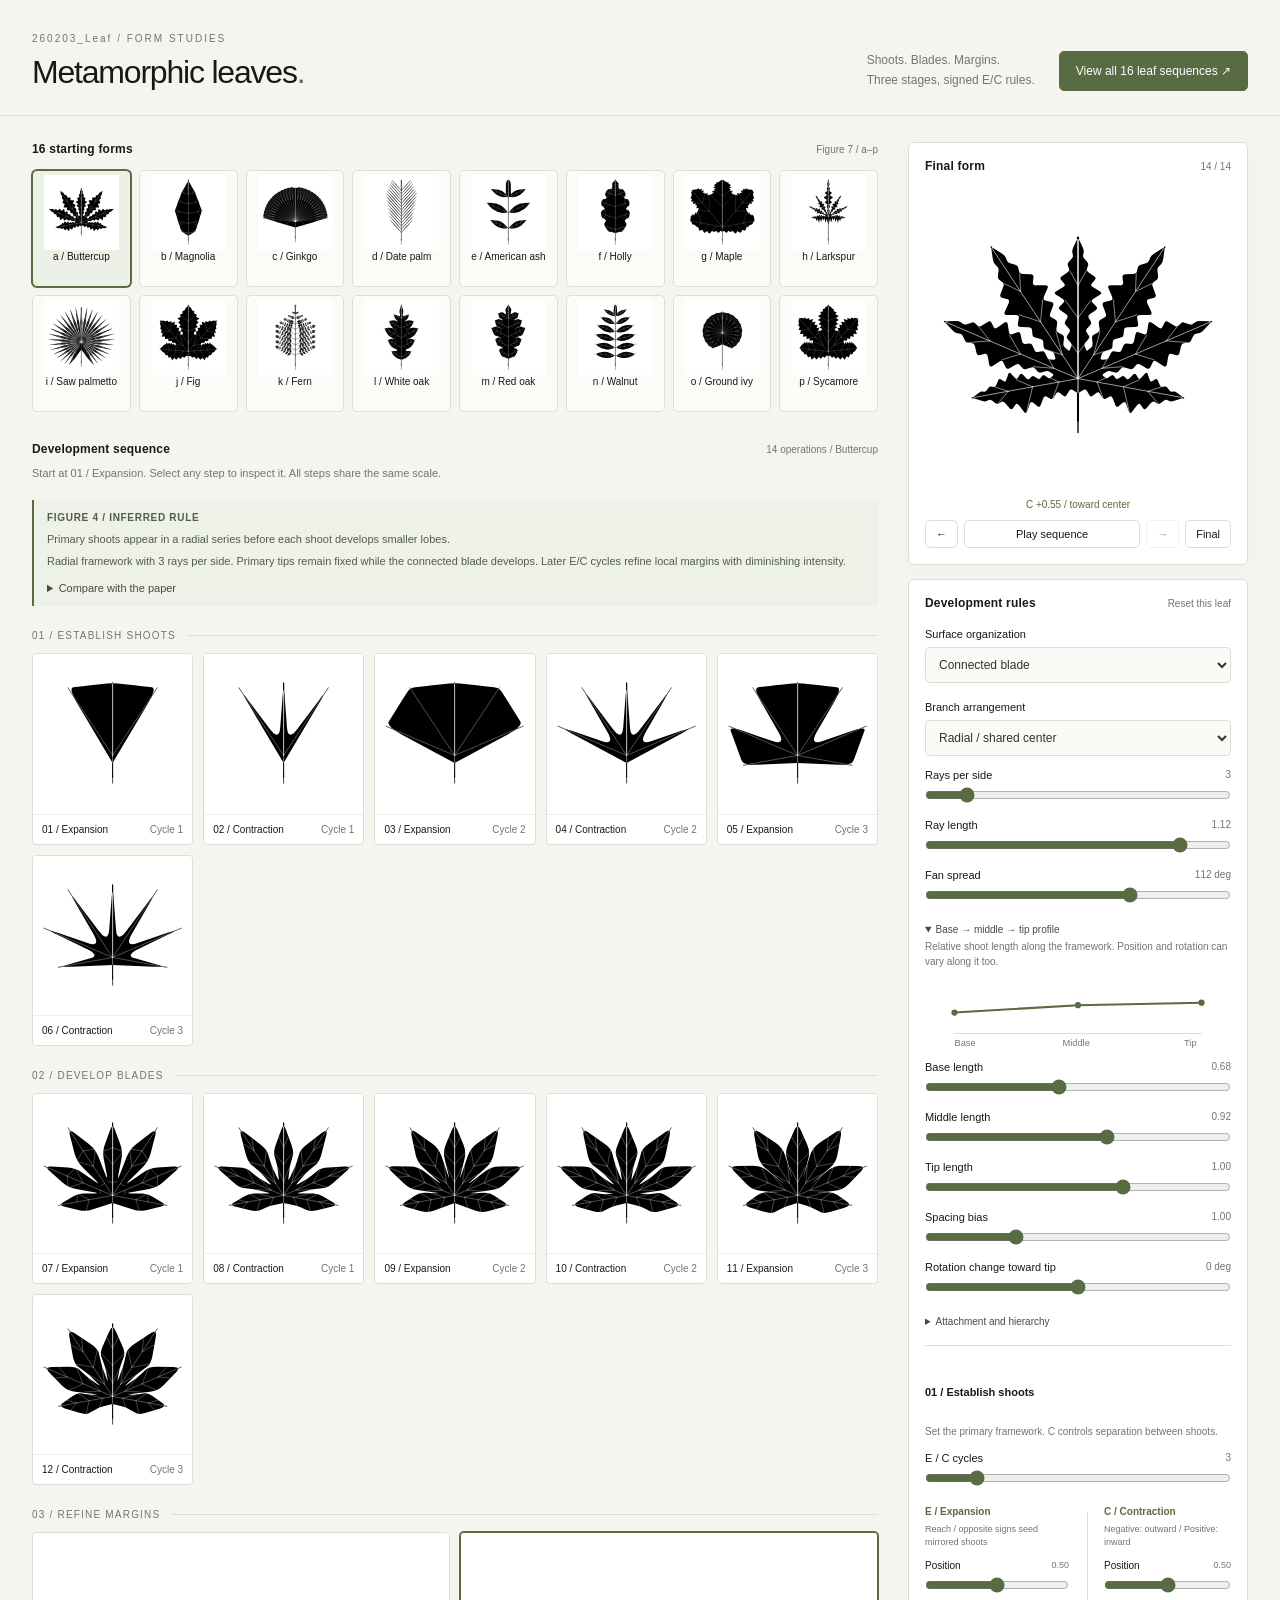
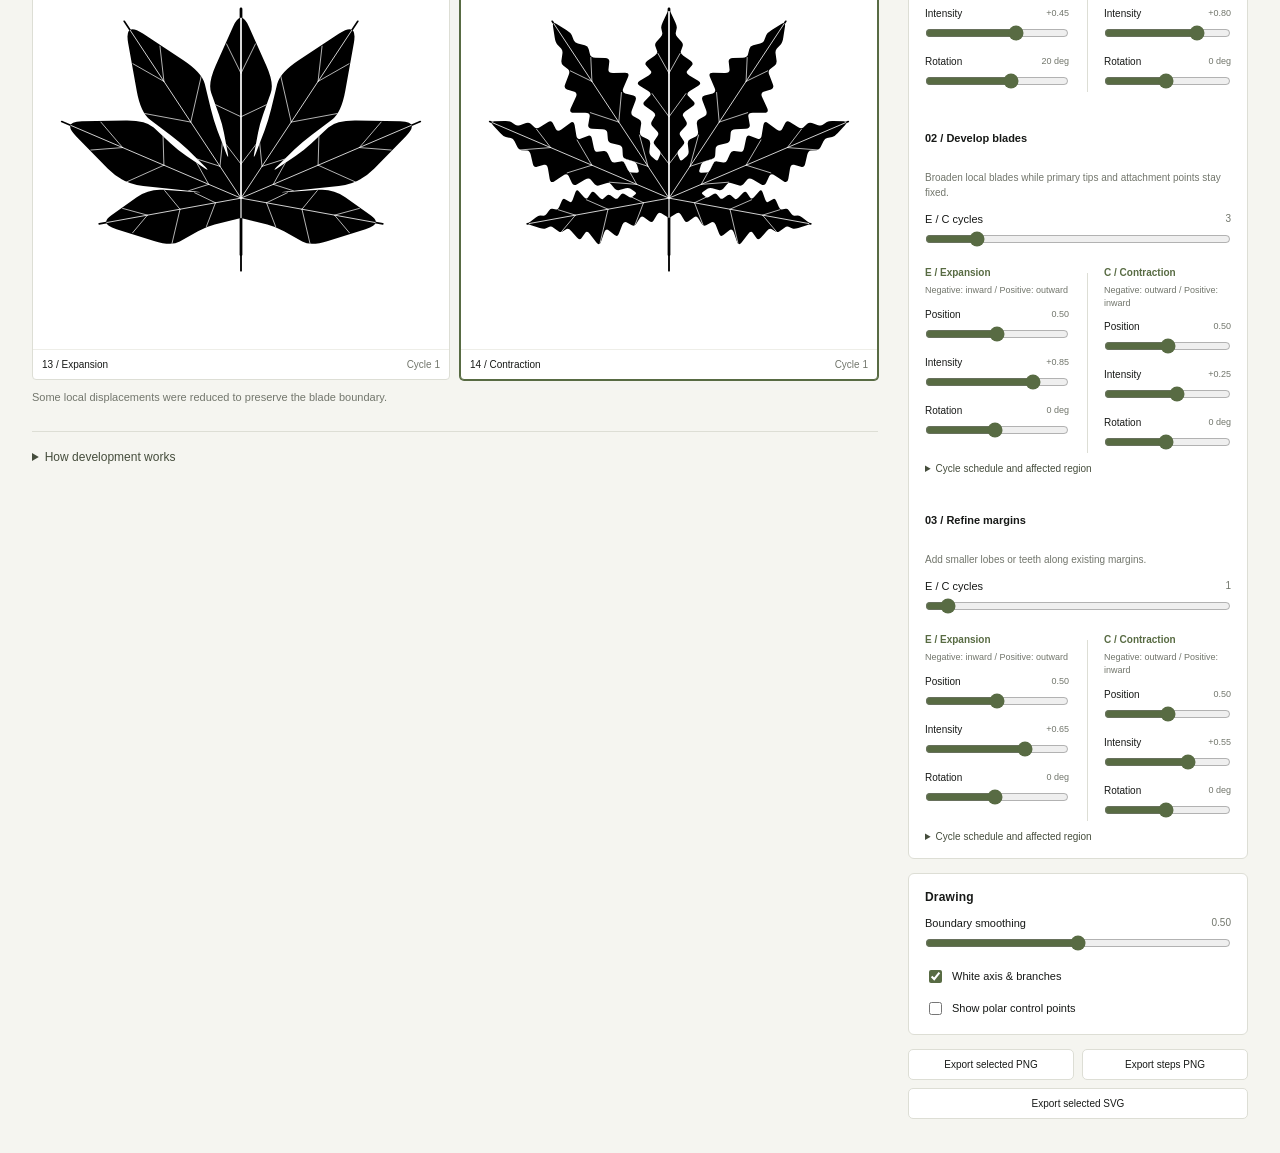
==== commit 76b1a684: "Add staged parametric leaf growth model" ====
--- a/index.html
+++ b/index.html
@@ -1,2160 +1,32 @@
 <!doctype html>
 <html lang="en">
-  <head>
-    <meta charset="utf-8" />
-    <meta name="viewport" content="width=device-width, initial-scale=1" />
-    <title>260203_Leaf</title>
-    <style>
-      :root {
-        color-scheme: light;
-      }
-      * {
-        box-sizing: border-box;
-      }
-      body {
-        margin: 0;
-        font-family: "Trebuchet MS", "Segoe UI", Tahoma, sans-serif;
-        background: #ffffff;
-        color: #111111;
-      }
-      .page {
-        display: flex;
-        flex-direction: column;
-        gap: 16px;
-        padding: 16px;
-        height: 100vh;
-        min-height: 0;
-      }
-      .title {
-        font-size: 18px;
-        letter-spacing: 0.2px;
-        margin: 0;
-      }
-      .workspace {
-        display: grid;
-        grid-template-columns: minmax(0, 1fr) 430px;
-        gap: 16px;
-        min-height: 0;
-        flex: 1;
-      }
-      .steps-pane {
-        min-height: 0;
-        overflow: auto;
-      }
-      .sidebar {
-        min-height: 0;
-        overflow: auto;
-        display: flex;
-        flex-direction: column;
-        gap: 12px;
-        padding-right: 2px;
-      }
-      .final-preview {
-        width: 400px;
-        display: flex;
-        flex-direction: column;
-        align-items: center;
-        gap: 8px;
-      }
-      .final-preview canvas {
-        width: 400px;
-        height: 400px;
-        border: 1px solid #111111;
-        background: #ffffff;
-      }
-      .final-preview .label {
-        font-size: 12px;
-        color: #222222;
-      }
-      .controls {
-        display: flex;
-        flex-direction: column;
-        gap: 14px;
-      }
-      .panel {
-        border: 1px solid #111111;
-        padding: 10px;
-        display: flex;
-        flex-direction: column;
-        gap: 8px;
-        background: #fcfcfc;
-      }
-      .panel-title {
-        font-size: 13px;
-        font-weight: 700;
-        margin: 0 0 2px 0;
-        letter-spacing: 0.2px;
-      }
-      .control {
-        display: flex;
-        flex-direction: column;
-        gap: 6px;
-        font-size: 13px;
-      }
-      .control-row {
-        display: flex;
-        align-items: center;
-        gap: 8px;
-      }
-      .control input[type="range"] {
-        width: 100%;
-      }
-      .control .value {
-        font-variant-numeric: tabular-nums;
-        min-width: 44px;
-        text-align: right;
-      }
-      .tiles {
-        display: grid;
-        grid-template-columns: repeat(4, 400px);
-        gap: 16px;
-        align-content: start;
-        padding-bottom: 12px;
-      }
-      .tile {
-        width: 400px;
-        display: flex;
-        flex-direction: column;
-        align-items: center;
-        gap: 8px;
-      }
-      .tile canvas {
-        border: 1px solid #111111;
-        background: #ffffff;
-      }
-      .tile .label {
-        font-size: 12px;
-        color: #222222;
-      }
-      .control button {
-        padding: 6px 10px;
-        border: 1px solid #111111;
-        background: #ffffff;
-        cursor: pointer;
-        font-size: 12px;
-      }
-      @media (max-width: 1400px) {
-        .page {
-          height: auto;
-          min-height: 0;
-        }
-        .workspace {
-          grid-template-columns: 1fr;
-        }
-        .steps-pane,
-        .sidebar {
-          overflow: visible;
-        }
-      }
-    </style>
-  </head>
-  <body>
-    <div class="page">
-      <h1 class="title">260203_Leaf</h1>
+<head>
+<meta charset="utf-8"><meta name="viewport" content="width=device-width, initial-scale=1">
+<title>260203_Leaf</title><link rel="stylesheet" href="style.css">
+</head>
+<body>
+<header><div><span class="eyebrow">260203_Leaf / FORM STUDIES</span><h1>Metamorphic leaves<span>.</span></h1></div><div class="header-actions"><p>Shoots. Blades. Margins.<br>Three stages, signed E/C rules.</p><button id="openAtlas" class="primary-button">View all 16 leaf sequences &#8599;</button></div></header>
+<main>
+<section class="study">
+<div class="section-heading"><h2>16 starting forms</h2><span>Figure 7 / a&ndash;p</span></div>
+<div id="presets" class="presets" aria-label="Starting forms"></div>
+<div class="section-heading sequence-heading"><h2>Development sequence</h2><span id="sequenceSummary" aria-live="polite"></span></div>
+<p class="hint">Start at 01 / Expansion. Select any step to inspect it. All steps share the same scale.</p>
+<section class="paper-reading"><strong id="paperReference"></strong><p id="paperObservation"></p><p id="paperRecipe"></p><details id="comparePaper"><summary>Compare with the paper</summary><div id="paperComparison"></div></details></section><div id="steps"></div><p id="stopReason" class="hint"></p>
+<details class="method"><summary>How development works</summary><p><b>1 / Shoots.</b> Choose a connected blade or separate leaflets, then establish the branch arrangement. Base, middle, and tip profiles control shoot length; spacing and rotation control their distribution. E introduces shoots; C separates the surface around them.</p><p><b>2 / Blades.</b> Signed E/C displacements develop local surfaces around the retained framework. Primary tips and attachment points stay fixed. Compound leaves broaden their individual leaflets; fern recipes add secondary pinnae.</p><p><b>3 / Margins.</b> Local subdivision adds smaller lobes and teeth. A cycle schedule reduces intensity over time, and an affected-region control can focus the operation on upper shoots, lower shoots, or their tips.</p><p>Positive E moves out; negative E moves in. Positive C draws toward the local shoot axis; negative C moves away. The initial E establishes the framework, so its opposite sign is an equivalent mirrored seed. Zero initial E produces no surface. Local displacements are reduced when needed to avoid a folded boundary. Rounding is a drawing control.</p><p>These developmental recipes interpret Sabri Gokmen, <i>Metamorphic Leaves</i>, Leonardo 53(5), 2020, figures 3&ndash;7. They extend the published method; they do not recover its original parameters. Edits are retained separately for each leaf while this page stays open.</p></details>
+</section>
+<aside>
+<section class="preview-panel"><div class="section-heading"><h2 id="previewTitle">Selected form</h2><span id="previewCode"></span></div><div id="preview"></div><p id="stepDirection" class="direction-readout"></p><div class="playback"><button id="previous" aria-label="Previous step">&#8592;</button><button id="play">Play sequence</button><button id="next" aria-label="Next step">&#8594;</button><button id="last">Final</button></div></section>
+<section class="control-panel"><div class="section-heading"><h2>Development rules</h2><button id="reset" class="text-button">Reset this leaf</button></div><label class="select-label" for="family">Surface organization</label><select id="family"><option value="joined">Connected blade</option><option value="compound">Separate leaflets</option></select><label class="select-label" for="trajectory">Branch arrangement</label><select id="trajectory"><option value="base">Radial / shared center</option><option value="tip">Bilateral / along axis</option></select><div id="growthControls"></div><div id="stageControls"></div></section>
+<section class="control-panel"><h2>Drawing</h2><div id="drawingControls"></div><label class="check"><input id="veins" type="checkbox" checked> White axis & branches</label><label class="check"><input id="points" type="checkbox"> Show polar control points</label></section>
+<section class="exports"><button id="exportPng">Export selected PNG</button><button id="exportSheet">Export steps PNG</button><button id="exportSvg">Export selected SVG</button><span id="exportStatus" role="status"></span></section>
+</aside>
+</main>
+<dialog id="atlas" aria-labelledby="atlasTitle">
+<div class="atlas-header"><div><span class="eyebrow">METAMORPHIC LEAVES / COMPARATIVE ATLAS</span><h2 id="atlasTitle">Sixteen leaves. Every E/C cycle.</h2><p>Read each row left to right. Select a form to edit it. Your current leaf settings are included.</p></div><button id="closeAtlas" aria-label="Close leaf atlas">Close &#215;</button></div>
+<div class="atlas-toolbar"><span><b>E</b> Expansion &nbsp; <b>C</b> Contraction &nbsp; <i class="stage-key"></i> Blades &nbsp; <i class="stage-key margin-key"></i> Margins</span><label for="atlasZoom">Cell size <input id="atlasZoom" type="range" min="16" max="180" step="1" value="96"><output id="atlasZoomValue" for="atlasZoom">96px</output></label><button id="fitAtlas">Fit all columns</button><button id="exportAtlas">Export atlas SVG</button><span id="atlasStatus" role="status"></span></div>
+<div id="atlasContent" class="atlas-content"></div>
+</dialog>
+<script type="module" src="app.mjs"></script>
+</body></html>
 
-      <div class="workspace">
-        <div class="steps-pane">
-          <div class="tiles" id="tiles"></div>
-        </div>
-        <div class="sidebar">
-          <div class="final-preview">
-            <canvas id="finalCanvas"></canvas>
-            <div class="label">Final Step</div>
-          </div>
-          <div class="controls">
-        <div class="panel">
-          <div class="panel-title">Contraction Stage</div>
-
-          <label class="control">
-            <span>Development Mode</span>
-            <div class="control-row">
-              <select id="contractionEdgeMode">
-                <option value="all">All Edges</option>
-                <option value="edge2">Edge 2</option>
-                <option value="edge4">Edge 4</option>
-              </select>
-            </div>
-          </label>
-
-          <label class="control">
-            <span>Position</span>
-            <div class="control-row">
-              <input id="contractionPositionA" type="range" min="0.1" max="0.9" step="0.01" value="0.28" />
-              <span class="value" id="contractionPositionAVal"></span>
-            </div>
-          </label>
-
-          <label class="control">
-            <span>Intensity</span>
-            <div class="control-row">
-              <input id="contractionIntensityA" type="range" min="0.1" max="0.9" step="0.01" value="0.38" />
-              <span class="value" id="contractionIntensityAVal"></span>
-            </div>
-          </label>
-
-          <label class="control">
-            <span>Angle</span>
-            <div class="control-row">
-              <input id="contractionAngleA" type="range" min="1" max="89" step="1" value="49" />
-              <span class="value" id="contractionAngleAVal"></span>
-            </div>
-          </label>
-
-          <label class="control">
-            <span>Contract Position</span>
-            <div class="control-row">
-              <input id="contractionPositionB" type="range" min="0.1" max="0.9" step="0.01" value="0.50" />
-              <span class="value" id="contractionPositionBVal"></span>
-            </div>
-          </label>
-
-          <label class="control">
-            <span>Contract Intensity</span>
-            <div class="control-row">
-              <input id="contractionIntensityB" type="range" min="0.1" max="0.9" step="0.01" value="0.90" />
-              <span class="value" id="contractionIntensityBVal"></span>
-            </div>
-          </label>
-
-          <label class="control">
-            <span>Min Edge Length</span>
-            <div class="control-row">
-              <input id="contractionMinEdgeLength" type="range" min="0.1" max="0.9" step="0.01" value="0.10" />
-              <span class="value" id="contractionMinEdgeLengthVal"></span>
-            </div>
-          </label>
-        </div>
-
-        <div class="panel">
-          <div class="panel-title">Expansion Stage</div>
-
-          <label class="control">
-            <span>Apply Expansion Stage</span>
-            <div class="control-row">
-              <input id="enableExpansionStage" type="checkbox" checked />
-            </div>
-          </label>
-
-          <label class="control">
-            <span>Position</span>
-            <div class="control-row">
-              <input id="expansionPositionA" type="range" min="0.1" max="0.9" step="0.01" value="0.34" />
-              <span class="value" id="expansionPositionAVal"></span>
-            </div>
-          </label>
-
-          <label class="control">
-            <span>Intensity</span>
-            <div class="control-row">
-              <input id="expansionIntensityA" type="range" min="0.1" max="0.9" step="0.01" value="0.51" />
-              <span class="value" id="expansionIntensityAVal"></span>
-            </div>
-          </label>
-
-          <label class="control">
-            <span>Angle</span>
-            <div class="control-row">
-              <input id="expansionAngleA" type="range" min="1" max="89" step="1" value="63" />
-              <span class="value" id="expansionAngleAVal"></span>
-            </div>
-          </label>
-
-          <label class="control">
-            <span>Contract Position</span>
-            <div class="control-row">
-              <input id="expansionPositionB" type="range" min="0.1" max="0.9" step="0.01" value="0.60" />
-              <span class="value" id="expansionPositionBVal"></span>
-            </div>
-          </label>
-
-          <label class="control">
-            <span>Contract Intensity</span>
-            <div class="control-row">
-              <input id="expansionIntensityB" type="range" min="0.1" max="0.9" step="0.01" value="0.46" />
-              <span class="value" id="expansionIntensityBVal"></span>
-            </div>
-          </label>
-
-          <label class="control">
-            <span>Min Edge Length</span>
-            <div class="control-row">
-              <input id="expansionMinEdgeLength" type="range" min="0.1" max="0.9" step="0.01" value="0.40" />
-              <span class="value" id="expansionMinEdgeLengthVal"></span>
-            </div>
-          </label>
-        </div>
-
-        <div class="panel">
-          <div class="panel-title">Display</div>
-
-          <label class="control">
-            <span>Show Form</span>
-            <div class="control-row">
-              <input id="showForm" type="checkbox" />
-            </div>
-          </label>
-
-          <label class="control">
-            <span>Form Opacity</span>
-            <div class="control-row">
-              <input id="showFormOpacity" type="range" min="0.20" max="1" step="0.01" value="0.35" />
-              <span class="value" id="showFormOpacityVal"></span>
-            </div>
-          </label>
-
-          <label class="control">
-            <span>Show Construction Lines</span>
-            <div class="control-row">
-              <input id="showConstructionLines" type="checkbox" />
-            </div>
-          </label>
-
-
-          <label class="control">
-            <span>Show Polarity Points</span>
-            <div class="control-row">
-              <input id="showPolarityPoints" type="checkbox" />
-            </div>
-          </label>
-
-          <label class="control">
-            <span>Jitter</span>
-            <div class="control-row">
-              <input id="jitter" type="checkbox" />
-            </div>
-          </label>
-
-          <label class="control">
-            <span>Jitter Amount</span>
-            <div class="control-row">
-              <input id="jitterAmount" type="range" min="0.1" max="0.9" step="0.01" value="0.10" />
-              <span class="value" id="jitterVal"></span>
-            </div>
-          </label>
-
-          <label class="control">
-            <span>Smoothing</span>
-            <div class="control-row">
-              <input id="smoothing" type="range" min="0" max="1" step="0.01" value="0" />
-              <span class="value" id="smoothingVal"></span>
-            </div>
-          </label>
-
-          <label class="control">
-            <span>Export</span>
-            <div class="control-row">
-              <button id="exportSteps" type="button">Export PNG Steps</button>
-            </div>
-          </label>
-        </div>
-          </div>
-        </div>
-      </div>
-    </div>
-
-    <script>
-      const TILE_SIZE = 400;
-      const PADDING = 28;
-      const EXPORT_SIZE = 640;
-      const EXPORT_PADDING = 40;
-      const BASE_AXIS_LENGTH = 1;
-      const INITIAL_BASE_SPACING_RATIO = 0.05;
-      const SYMMETRIC_DISPLAY = true;
-
-      const ui = {
-        contractionEdgeMode: document.getElementById("contractionEdgeMode"),
-        contractionPositionA: document.getElementById("contractionPositionA"),
-        contractionPositionAVal: document.getElementById("contractionPositionAVal"),
-        contractionIntensityA: document.getElementById("contractionIntensityA"),
-        contractionIntensityAVal: document.getElementById("contractionIntensityAVal"),
-        contractionAngleA: document.getElementById("contractionAngleA"),
-        contractionAngleAVal: document.getElementById("contractionAngleAVal"),
-        contractionPositionB: document.getElementById("contractionPositionB"),
-        contractionPositionBVal: document.getElementById("contractionPositionBVal"),
-        contractionIntensityB: document.getElementById("contractionIntensityB"),
-        contractionIntensityBVal: document.getElementById("contractionIntensityBVal"),
-        contractionMinEdgeLength: document.getElementById("contractionMinEdgeLength"),
-        contractionMinEdgeLengthVal: document.getElementById("contractionMinEdgeLengthVal"),
-        expansionPositionA: document.getElementById("expansionPositionA"),
-        expansionPositionAVal: document.getElementById("expansionPositionAVal"),
-        enableExpansionStage: document.getElementById("enableExpansionStage"),
-        expansionIntensityA: document.getElementById("expansionIntensityA"),
-        expansionIntensityAVal: document.getElementById("expansionIntensityAVal"),
-        expansionAngleA: document.getElementById("expansionAngleA"),
-        expansionAngleAVal: document.getElementById("expansionAngleAVal"),
-        expansionPositionB: document.getElementById("expansionPositionB"),
-        expansionPositionBVal: document.getElementById("expansionPositionBVal"),
-        expansionIntensityB: document.getElementById("expansionIntensityB"),
-        expansionIntensityBVal: document.getElementById("expansionIntensityBVal"),
-        expansionMinEdgeLength: document.getElementById("expansionMinEdgeLength"),
-        expansionMinEdgeLengthVal: document.getElementById("expansionMinEdgeLengthVal"),
-        showForm: document.getElementById("showForm"),
-        showFormOpacity: document.getElementById("showFormOpacity"),
-        showFormOpacityVal: document.getElementById("showFormOpacityVal"),
-        showConstructionLines: document.getElementById("showConstructionLines"),
-        showPolarityPoints: document.getElementById("showPolarityPoints"),
-        jitter: document.getElementById("jitter"),
-        jitterAmount: document.getElementById("jitterAmount"),
-        jitterVal: document.getElementById("jitterVal"),
-        smoothing: document.getElementById("smoothing"),
-        smoothingVal: document.getElementById("smoothingVal"),
-        tiles: document.getElementById("tiles"),
-        finalCanvas: document.getElementById("finalCanvas"),
-        exportSteps: document.getElementById("exportSteps"),
-      };
-
-      function clamp(value, min, max) {
-        return Math.min(max, Math.max(min, value));
-      }
-
-      function rotateVec(v, angle) {
-        const c = Math.cos(angle);
-        const s = Math.sin(angle);
-        return { x: v.x * c - v.y * s, y: v.x * s + v.y * c };
-      }
-
-      function normalizeVec(v, fallback = { x: 0, y: 1 }) {
-        const len = Math.hypot(v.x, v.y);
-        if (len < 1e-9) return { x: fallback.x, y: fallback.y };
-        return { x: v.x / len, y: v.y / len };
-      }
-
-      function projectPointToAxis(p, axis) {
-        if (!axis || !axis.anchor || !axis.dir) return { x: p.x, y: p.y };
-        const v = { x: p.x - axis.anchor.x, y: p.y - axis.anchor.y };
-        const t = v.x * axis.dir.x + v.y * axis.dir.y;
-        return { x: axis.anchor.x + axis.dir.x * t, y: axis.anchor.y + axis.dir.y * t };
-      }
-
-      function segmentOrientation(polA, polB, fallback = 1) {
-        if (polA < 0 && polB >= 0) return 1;
-        if (polB < 0 && polA >= 0) return -1;
-        return fallback || 1;
-      }
-
-      function mirrorPoint(p) {
-        return { x: -p.x, y: p.y };
-      }
-
-      function mirrorPoints(points) {
-        return points.map(mirrorPoint);
-      }
-
-      function mirrorSegments(segments) {
-        return segments.map((seg) => ({ a: mirrorPoint(seg.a), b: mirrorPoint(seg.b) }));
-      }
-
-      function uniquePoints(points, eps = 1e-6) {
-        const out = [];
-        for (const p of points) {
-          if (!p) continue;
-          let found = false;
-          for (const q of out) {
-            if (Math.abs(q.x - p.x) < eps && Math.abs(q.y - p.y) < eps) {
-              found = true;
-              break;
-            }
-          }
-          if (!found) out.push(p);
-        }
-        return out;
-      }
-
-      function rand(seed) {
-        const x = Math.sin(seed) * 43758.5453;
-        return x - Math.floor(x);
-      }
-
-      function isFinitePoint(p) {
-        return !!p && Number.isFinite(p.x) && Number.isFinite(p.y);
-      }
-
-      function triangleArea2(a, b, c) {
-        return (b.x - a.x) * (c.y - a.y) - (b.y - a.y) * (c.x - a.x);
-      }
-
-      function pushTriangleIfValid(triangles, tri, eps = 1e-10) {
-        if (!tri || !isFinitePoint(tri.a) || !isFinitePoint(tri.b) || !isFinitePoint(tri.c)) return;
-        if (Math.abs(triangleArea2(tri.a, tri.b, tri.c)) <= eps) return;
-        triangles.push(tri);
-      }
-
-      function sanitizeTriangles(triangles) {
-        if (!triangles || triangles.length === 0) return [];
-        const out = [];
-        for (const tri of triangles) {
-          pushTriangleIfValid(out, tri);
-        }
-        return out;
-      }
-
-      function clonePoint(p) {
-        return { x: p.x, y: p.y };
-      }
-
-      function axisAnchor(axes, axisId) {
-        if (axisId == null) return null;
-        const axis = axes && axes[axisId] ? axes[axisId] : null;
-        return axis && isFinitePoint(axis.anchor) ? axis.anchor : null;
-      }
-
-      function resolveFormBaseTarget(i, pointRule, pointAxis, segmentAxis, axes, eps = 1e-10) {
-        const leftRule = pointRule && pointRule[i] ? pointRule[i] : "carry";
-        const rightRule = pointRule && pointRule[i + 1] ? pointRule[i + 1] : "carry";
-        const leftAnchor = axisAnchor(axes, pointAxis ? pointAxis[i] : null);
-        const rightAnchor = axisAnchor(axes, pointAxis ? pointAxis[i + 1] : null);
-        const segmentAnchor = axisAnchor(axes, segmentAxis ? segmentAxis[i] : null);
-
-        if (leftRule === "E" && leftAnchor) return leftAnchor;
-        if (rightRule === "E" && rightAnchor) return rightAnchor;
-
-        if (leftRule === "C" && rightRule !== "C" && leftAnchor) return leftAnchor;
-        if (rightRule === "C" && leftRule !== "C" && rightAnchor) return rightAnchor;
-        if (leftRule === "C" && rightRule === "C") {
-          if (leftAnchor && rightAnchor) {
-            const d = Math.hypot(leftAnchor.x - rightAnchor.x, leftAnchor.y - rightAnchor.y);
-            if (d <= eps) return leftAnchor;
-          }
-          return segmentAnchor || leftAnchor || rightAnchor || null;
-        }
-
-        return segmentAnchor || leftAnchor || rightAnchor || null;
-      }
-
-      function buildShowFormTriangles(step) {
-        const points = step && step.points ? step.points : null;
-        if (!points || points.length < 2) return [];
-        const pointRule = step.pointRule || [];
-        const pointAxis = step.pointAxis || [];
-        const segmentAxis = step.segmentAxis || [];
-        const axes = step.meta?.graph?.axes || [];
-        const stepTag = step.meta?.stepIndex != null ? String(step.meta.stepIndex) : "x";
-        const typeTag = step.meta?.type ? step.meta.type[0] : "f";
-        const triangles = [];
-        const edgeCount = points.length - 1;
-
-        for (let i = 0; i < edgeCount; i += 1) {
-          const p0 = points[i];
-          const p1 = points[i + 1];
-          const base = resolveFormBaseTarget(i, pointRule, pointAxis, segmentAxis, axes);
-          if (!isFinitePoint(p0) || !isFinitePoint(p1) || !isFinitePoint(base)) {
-            continue;
-          }
-
-          pushTriangleIfValid(triangles, {
-            a: clonePoint(base),
-            b: clonePoint(p0),
-            c: clonePoint(p1),
-            id: `${typeTag}${stepTag}-e${i}`,
-          });
-
-          const leftRule = pointRule && pointRule[i] ? pointRule[i] : "carry";
-          if (leftRule === "C") {
-            const cTarget = axisAnchor(axes, pointAxis[i]);
-            if (isFinitePoint(cTarget)) {
-              pushTriangleIfValid(triangles, {
-                a: clonePoint(base),
-                b: clonePoint(p0),
-                c: clonePoint(cTarget),
-                id: `${typeTag}${stepTag}-xc${i}L`,
-              });
-            }
-          }
-
-          const rightRule = pointRule && pointRule[i + 1] ? pointRule[i + 1] : "carry";
-          if (rightRule === "C") {
-            const cTarget = axisAnchor(axes, pointAxis[i + 1]);
-            if (isFinitePoint(cTarget)) {
-              pushTriangleIfValid(triangles, {
-                a: clonePoint(base),
-                b: clonePoint(p1),
-                c: clonePoint(cTarget),
-                id: `${typeTag}${stepTag}-xc${i}R`,
-              });
-            }
-          }
-        }
-
-        const rootAxis = axes && axes.length ? axes[0] : null;
-        const rootBase = rootAxis && isFinitePoint(rootAxis.anchor) ? rootAxis.anchor : null;
-        const firstExpansionAxis =
-          axes && axes.length
-            ? axes.find((axis) => axis && axis.id !== 0 && axis.parent === 0 && isFinitePoint(axis.anchor))
-            : null;
-        const firstExpansionCenter = firstExpansionAxis ? firstExpansionAxis.anchor : null;
-        const baseSidePoint = points[0];
-        if (isFinitePoint(baseSidePoint) && isFinitePoint(firstExpansionCenter) && isFinitePoint(rootBase)) {
-          pushTriangleIfValid(triangles, {
-            a: clonePoint(baseSidePoint),
-            b: clonePoint(firstExpansionCenter),
-            c: clonePoint(rootBase),
-            id: `${typeTag}${stepTag}-basecap`,
-          });
-        }
-
-        return sanitizeTriangles(triangles);
-      }
-
-      function pointStateForIndex(pointIndex, pointRule, pointAxis, axes) {
-        const rule = pointRule && pointRule[pointIndex] ? pointRule[pointIndex] : "carry";
-        const axisId = pointAxis && pointAxis[pointIndex] != null ? pointAxis[pointIndex] : null;
-        const axis = axisId != null ? axes[axisId] : null;
-        return {
-          rule,
-          axisId,
-          target: axis && axis.anchor ? axis.anchor : null,
-        };
-      }
-
-      function snapshotAxes(axes) {
-        return axes.map((axis) => ({
-          id: axis.id,
-          parent: axis.parent,
-          anchor: { x: axis.anchor.x, y: axis.anchor.y },
-          tip: { x: axis.tip.x, y: axis.tip.y },
-          dir: { x: axis.dir.x, y: axis.dir.y },
-        }));
-      }
-
-      function buildNodeGraph(points, pointRule, pointAxis, insertedMeta) {
-        const nodes = [];
-        for (let i = 0; i < points.length; i += 1) {
-          const p = points[i];
-          const meta = insertedMeta[i] || {};
-          nodes.push({
-            id: i,
-            p: { x: p.x, y: p.y },
-            left: i > 0 ? i - 1 : null,
-            right: i < points.length - 1 ? i + 1 : null,
-            rule: (pointRule && pointRule[i]) || meta.rule || "carry",
-            axisId: pointAxis && pointAxis[i] != null ? pointAxis[i] : meta.axisId ?? null,
-            parentAxisId: meta.parentAxisId ?? null,
-            base: meta.base ? { x: meta.base.x, y: meta.base.y } : null,
-            edgeBase: meta.edgeBase ? { x: meta.edgeBase.x, y: meta.edgeBase.y } : null,
-            edge: meta.edge ?? null,
-          });
-        }
-        return nodes;
-      }
-
-      function readParams() {
-        const contractionStage = {
-          mode: ui.contractionEdgeMode.value,
-          position: parseFloat(ui.contractionPositionA.value),
-          intensity: parseFloat(ui.contractionIntensityA.value),
-          angle: parseFloat(ui.contractionAngleA.value),
-          contractionPosition: parseFloat(ui.contractionPositionB.value),
-          contractionIntensity: parseFloat(ui.contractionIntensityB.value),
-          minEdgeLength: parseFloat(ui.contractionMinEdgeLength.value),
-        };
-        const expansionStage = {
-          position: parseFloat(ui.expansionPositionA.value),
-          intensity: parseFloat(ui.expansionIntensityA.value),
-          angle: parseFloat(ui.expansionAngleA.value),
-          contractionPosition: parseFloat(ui.expansionPositionB.value),
-          contractionIntensity: parseFloat(ui.expansionIntensityB.value),
-          minEdgeLength: parseFloat(ui.expansionMinEdgeLength.value),
-        };
-        return {
-          contractionStage,
-          expansionStage,
-          enableExpansionStage: ui.enableExpansionStage.checked,
-          showConstructionPoints: false,
-          showForm: ui.showForm.checked,
-          showFormOpacity: parseFloat(ui.showFormOpacity.value),
-          showConstructionLines: ui.showConstructionLines.checked,
-          showAxis: false,
-          showEdgeIds: false,
-          showTriangleIds: false,
-          showPolarityPoints: ui.showPolarityPoints.checked,
-          stopNegNeg: true,
-          jitter: ui.jitter.checked,
-          jitterAmount: parseFloat(ui.jitterAmount.value),
-          smoothing: parseFloat(ui.smoothing.value),
-        };
-      }
-
-      function updateReadouts(params) {
-        ui.contractionPositionAVal.textContent = params.contractionStage.position.toFixed(2);
-        ui.contractionIntensityAVal.textContent = params.contractionStage.intensity.toFixed(2);
-        ui.contractionAngleAVal.textContent = params.contractionStage.angle.toFixed(0);
-        ui.contractionPositionBVal.textContent = params.contractionStage.contractionPosition.toFixed(2);
-        ui.contractionIntensityBVal.textContent =
-          params.contractionStage.contractionIntensity.toFixed(2);
-        ui.contractionMinEdgeLengthVal.textContent =
-          params.contractionStage.minEdgeLength.toFixed(2);
-        ui.expansionPositionAVal.textContent = params.expansionStage.position.toFixed(2);
-        ui.expansionIntensityAVal.textContent = params.expansionStage.intensity.toFixed(2);
-        ui.expansionAngleAVal.textContent = params.expansionStage.angle.toFixed(0);
-        ui.expansionPositionBVal.textContent = params.expansionStage.contractionPosition.toFixed(2);
-        ui.expansionIntensityBVal.textContent =
-          params.expansionStage.contractionIntensity.toFixed(2);
-        ui.expansionMinEdgeLengthVal.textContent = params.expansionStage.minEdgeLength.toFixed(2);
-        const expansionDisabled = !params.enableExpansionStage;
-        ui.expansionPositionA.disabled = expansionDisabled;
-        ui.expansionIntensityA.disabled = expansionDisabled;
-        ui.expansionAngleA.disabled = expansionDisabled;
-        ui.expansionPositionB.disabled = expansionDisabled;
-        ui.expansionIntensityB.disabled = expansionDisabled;
-        ui.expansionMinEdgeLength.disabled = expansionDisabled;
-        ui.showFormOpacityVal.textContent = params.showFormOpacity.toFixed(2);
-        ui.jitterVal.textContent = params.jitterAmount.toFixed(2);
-        ui.smoothingVal.textContent = params.smoothing.toFixed(2);
-        ui.jitterAmount.disabled = !params.jitter;
-      }
-
-      function generateSteps(params) {
-        const steps = [];
-        const attachFormTriangles = (stepObj) => {
-          if (!stepObj || !stepObj.meta) return stepObj;
-          stepObj.meta.formTriangles = buildShowFormTriangles(stepObj);
-          return stepObj;
-        };
-        const axisHalfLength = BASE_AXIS_LENGTH * 0.5;
-        const seedBaseHalfOffset = (BASE_AXIS_LENGTH * INITIAL_BASE_SPACING_RATIO) * 0.5;
-        const baseLine = [
-          { x: seedBaseHalfOffset, y: -axisHalfLength },
-          { x: 0, y: axisHalfLength },
-        ];
-        const maxAutoSteps = params.enableExpansionStage ? 480 : 240;
-        const maxStageSteps = 120;
-        const rootAxisAnchor = { x: 0, y: -axisHalfLength };
-        const rootAxisTip = { x: 0, y: axisHalfLength };
-        const rootAxisDir = normalizeVec({
-          x: rootAxisTip.x - rootAxisAnchor.x,
-          y: rootAxisTip.y - rootAxisAnchor.y,
-        });
-        let axisState = {
-          axes: [
-            {
-              id: 0,
-              parent: null,
-              anchor: rootAxisAnchor,
-              tip: rootAxisTip,
-              dir: rootAxisDir,
-            },
-          ],
-          segmentAxis: [0],
-        };
-        const initialPointRule = ["seed", "seed"];
-        const initialPointAxis = [0, 0];
-        const initialNodes = buildNodeGraph(baseLine, initialPointRule, initialPointAxis, []);
-        steps.push(attachFormTriangles({
-          points: baseLine,
-          pointPolarity: [-1, 1],
-          pointAxis: initialPointAxis,
-          pointRule: initialPointRule,
-          segmentOrient: [1],
-          segmentPolarity: [1],
-          segmentActive: [true],
-          segmentGroup: [0],
-          segmentAxis: axisState.segmentAxis,
-          construction: { bases: [], links: [], inserted: [] },
-          prevPoints: null,
-          meta: {
-            type: "initial",
-            stepIndex: 0,
-            center: null,
-            targets: [],
-            formTargets: [],
-            axisLinks: [],
-            polarity: { pos: [{ ...baseLine[1] }], neg: [{ ...baseLine[0] }], posLinks: [] },
-            graph: { nodes: initialNodes, axes: snapshotAxes(axisState.axes) },
-          },
-        }));
-
-        let stepIndex = 1;
-        const stageSequence = [
-          { stage: params.contractionStage, useEdgeMode: true },
-        ];
-        if (params.enableExpansionStage) {
-          stageSequence.push({ stage: params.expansionStage, useEdgeMode: false });
-        }
-
-        for (const stageItem of stageSequence) {
-          let stageStepCount = 0;
-          if (!stageItem.useEdgeMode && steps.length > 0) {
-            const last = steps[steps.length - 1];
-            steps[steps.length - 1] = {
-              ...last,
-              // Stage handoff: allow expansion stage to continue from final stage-1 geometry.
-              segmentActive: new Array(Math.max(0, last.points.length - 1)).fill(true),
-              // Reset group labels so stage 2 starts from all edges uniformly.
-              segmentGroup: new Array(Math.max(0, last.points.length - 1)).fill(0),
-            };
-          }
-          while (stepIndex <= maxAutoSteps && stageStepCount < maxStageSteps) {
-            const prev = steps[steps.length - 1];
-            const axisStateBeforeExpansion = axisState;
-            const expansionParams = {
-              position: stageItem.stage.position,
-              intensity: stageItem.stage.intensity,
-              angle: stageItem.stage.angle,
-              contractionPosition: stageItem.stage.contractionPosition,
-              contractionIntensity: stageItem.stage.contractionIntensity,
-              minEdgeLength: stageItem.stage.minEdgeLength,
-              developEdge2: stageItem.useEdgeMode && stageItem.stage.mode === "edge2",
-              developEdge4: stageItem.useEdgeMode && stageItem.stage.mode === "edge4",
-              stopNegNeg: params.stopNegNeg,
-              jitter: params.jitter,
-              jitterAmount: params.jitterAmount,
-            };
-            const expansion = expandPolyline(
-              prev.points,
-              prev.segmentActive,
-              prev.segmentGroup,
-              prev.segmentOrient,
-              prev.segmentPolarity,
-              prev.pointPolarity,
-              prev.pointAxis,
-              prev.pointRule,
-              expansionParams,
-              stepIndex,
-              prev.meta.polarity,
-              prev.meta.targets,
-              axisState,
-              prev.meta.formTargets || prev.meta.targets
-            );
-            axisState = expansion.axisState;
-            const expansionStep = attachFormTriangles({
-              points: expansion.points,
-              pointPolarity: expansion.pointPolarity,
-              pointAxis: expansion.pointAxis,
-              pointRule: expansion.pointRule,
-              segmentOrient: expansion.segmentOrient,
-              segmentPolarity: expansion.segmentPolarity,
-              segmentActive: expansion.segmentActive,
-              segmentGroup: expansion.segmentGroup,
-              segmentAxis: expansion.segmentAxis,
-              construction: expansion.construction,
-              prevPoints: prev.points,
-              meta: expansion.meta,
-            });
-            steps.push(expansionStep);
-            stageStepCount += 1;
-            const expansionCount = expansion.meta?.expansionPoints?.length ?? 0;
-            if (expansionCount === 0) {
-              // Stage 1 must terminate on contraction; drop the terminal empty expansion step.
-              if (stageItem.useEdgeMode) {
-                steps.pop();
-                axisState = axisStateBeforeExpansion;
-                stageStepCount -= 1;
-              } else {
-                // Stage 2 must end on expansion. Replace empty expansion with forced all-edge expansion.
-                steps.pop();
-                axisState = axisStateBeforeExpansion;
-                stageStepCount -= 1;
-                const forcedExpansion = expandPolyline(
-                  prev.points,
-                  new Array(Math.max(0, prev.points.length - 1)).fill(true),
-                  new Array(Math.max(0, prev.points.length - 1)).fill(0),
-                  prev.segmentOrient,
-                  prev.segmentPolarity,
-                  prev.pointPolarity,
-                  prev.pointAxis,
-                  prev.pointRule,
-                  {
-                    ...expansionParams,
-                    minEdgeLength: -1,
-                    developEdge2: false,
-                    developEdge4: false,
-                  },
-                  stepIndex,
-                  prev.meta.polarity,
-                  prev.meta.targets,
-                  axisState,
-                  prev.meta.formTargets || prev.meta.targets
-                );
-                axisState = forcedExpansion.axisState;
-                const forcedStep = attachFormTriangles({
-                  points: forcedExpansion.points,
-                  pointPolarity: forcedExpansion.pointPolarity,
-                  pointAxis: forcedExpansion.pointAxis,
-                  pointRule: forcedExpansion.pointRule,
-                  segmentOrient: forcedExpansion.segmentOrient,
-                  segmentPolarity: forcedExpansion.segmentPolarity,
-                  segmentActive: forcedExpansion.segmentActive,
-                  segmentGroup: forcedExpansion.segmentGroup,
-                  segmentAxis: forcedExpansion.segmentAxis,
-                  construction: forcedExpansion.construction,
-                  prevPoints: prev.points,
-                  meta: forcedExpansion.meta,
-                });
-                steps.push(forcedStep);
-                stageStepCount += 1;
-              }
-              break;
-            }
-
-            stepIndex += 1;
-            if (stepIndex > maxAutoSteps || stageStepCount >= maxStageSteps) {
-              // Stage 1 must terminate on contraction across all development modes.
-              if (stageItem.useEdgeMode) {
-                steps.pop();
-                axisState = axisStateBeforeExpansion;
-                stageStepCount -= 1;
-              }
-              break;
-            }
-            const prevAfterExpansion = steps[steps.length - 1];
-            const contractionParams = {
-              position: stageItem.stage.position,
-              intensity: stageItem.stage.intensity,
-              angle: stageItem.stage.angle,
-              contractionPosition: stageItem.stage.contractionPosition,
-              contractionIntensity: stageItem.stage.contractionIntensity,
-              minEdgeLength: stageItem.stage.minEdgeLength,
-              stopNegNeg: params.stopNegNeg,
-              jitter: false,
-              jitterAmount: 0,
-            };
-            const contraction = contractPolyline(
-              prevAfterExpansion.points,
-              prevAfterExpansion.segmentActive,
-              prevAfterExpansion.segmentGroup,
-              prevAfterExpansion.segmentOrient,
-              prevAfterExpansion.segmentPolarity,
-              prevAfterExpansion.pointPolarity,
-              prevAfterExpansion.pointAxis,
-              prevAfterExpansion.pointRule,
-              contractionParams,
-              stepIndex,
-              prevAfterExpansion.meta.targets,
-              prevAfterExpansion.meta.center,
-              prevAfterExpansion.meta.polarity,
-              axisState,
-              prevAfterExpansion.meta.formTargets || prevAfterExpansion.meta.targets
-            );
-            axisState = contraction.axisState;
-            steps.push(attachFormTriangles({
-              points: contraction.points,
-              pointPolarity: contraction.pointPolarity,
-              pointAxis: contraction.pointAxis,
-              pointRule: contraction.pointRule,
-              segmentOrient: contraction.segmentOrient,
-              segmentPolarity: contraction.segmentPolarity,
-              segmentActive: contraction.segmentActive,
-              segmentGroup: contraction.segmentGroup,
-              segmentAxis: contraction.segmentAxis,
-              construction: contraction.construction,
-              prevPoints: prevAfterExpansion.points,
-              meta: contraction.meta,
-            }));
-            stageStepCount += 1;
-
-            stepIndex += 1;
-            if (stepIndex > maxAutoSteps || stageStepCount >= maxStageSteps) {
-              if (!stageItem.useEdgeMode) {
-                // Stage 2 must end on expansion even when the limit is reached after contraction.
-                const prevFinal = steps[steps.length - 1];
-                const finalExpansion = expandPolyline(
-                  prevFinal.points,
-                  new Array(Math.max(0, prevFinal.points.length - 1)).fill(true),
-                  new Array(Math.max(0, prevFinal.points.length - 1)).fill(0),
-                  prevFinal.segmentOrient,
-                  prevFinal.segmentPolarity,
-                  prevFinal.pointPolarity,
-                  prevFinal.pointAxis,
-                  prevFinal.pointRule,
-                  {
-                    ...expansionParams,
-                    minEdgeLength: -1,
-                    developEdge2: false,
-                    developEdge4: false,
-                  },
-                  stepIndex,
-                  prevFinal.meta.polarity,
-                  prevFinal.meta.targets,
-                  axisState,
-                  prevFinal.meta.formTargets || prevFinal.meta.targets
-                );
-                axisState = finalExpansion.axisState;
-                const finalStep = attachFormTriangles({
-                  points: finalExpansion.points,
-                  pointPolarity: finalExpansion.pointPolarity,
-                  pointAxis: finalExpansion.pointAxis,
-                  pointRule: finalExpansion.pointRule,
-                  segmentOrient: finalExpansion.segmentOrient,
-                  segmentPolarity: finalExpansion.segmentPolarity,
-                  segmentActive: finalExpansion.segmentActive,
-                  segmentGroup: finalExpansion.segmentGroup,
-                  segmentAxis: finalExpansion.segmentAxis,
-                  construction: finalExpansion.construction,
-                  prevPoints: prevFinal.points,
-                  meta: finalExpansion.meta,
-                });
-                steps.push(finalStep);
-                stageStepCount += 1;
-              }
-              break;
-            }
-          }
-          if (stepIndex > maxAutoSteps) break;
-        }
-
-        return steps;
-      }
-
-      function expandPolyline(
-        points,
-        segmentActive,
-        segmentGroup,
-        segmentOrient,
-        segmentPolarity,
-        pointPolarity,
-        pointAxis,
-        pointRule,
-        params,
-        stepIndex,
-        prevPolarity,
-        prevTargets,
-        axisState,
-        prevFormTargets
-      ) {
-        if (!points || points.length < 2) {
-          return {
-            points: points ? points.slice() : [],
-            pointPolarity: pointPolarity ? pointPolarity.slice() : [],
-            pointAxis: pointAxis ? pointAxis.slice() : [],
-            pointRule: pointRule ? pointRule.slice() : [],
-            segmentOrient: segmentOrient ? segmentOrient.slice() : [],
-            segmentPolarity: segmentPolarity ? segmentPolarity.slice() : [],
-            segmentActive: segmentActive ? segmentActive.slice() : [],
-            segmentGroup: segmentGroup ? segmentGroup.slice() : [],
-            segmentAxis: axisState?.segmentAxis ? axisState.segmentAxis.slice() : [],
-            construction: { bases: [], links: [], inserted: [] },
-            axisState: axisState || { axes: [], segmentAxis: [] },
-            meta: {
-              type: "expansion",
-              stepIndex,
-              center: { x: 0, y: 0 },
-              expansionPoints: [],
-              targets: [],
-              formTargets: [],
-              developedEdges: [],
-              axisLinks: [],
-              graph: { nodes: [], axes: snapshotAxes(axisState?.axes || []) },
-              polarity: {
-                pos: prevPolarity?.pos ? prevPolarity.pos.slice() : [],
-                neg: prevPolarity?.neg ? prevPolarity.neg.slice() : [],
-                posLinks: prevPolarity?.posLinks ? prevPolarity.posLinks.slice() : [],
-              },
-              contractionLinks: [],
-            },
-          };
-        }
-
-        const newPoints = [points[0]];
-        const polIn =
-          pointPolarity && pointPolarity.length === points.length
-            ? pointPolarity
-            : new Array(points.length).fill(0);
-        const pointAxisIn =
-          pointAxis && pointAxis.length === points.length
-            ? pointAxis
-            : new Array(points.length).fill(null);
-        const pointRuleIn =
-          pointRule && pointRule.length === points.length
-            ? pointRule
-            : new Array(points.length).fill("carry");
-        const activeIn =
-          segmentActive && segmentActive.length === points.length - 1
-            ? segmentActive
-            : new Array(points.length - 1).fill(true);
-        const groupIn =
-          segmentGroup && segmentGroup.length === points.length - 1
-            ? segmentGroup
-            : new Array(points.length - 1).fill(0);
-        const hasGroupedInput = groupIn.some((g) => g !== 0);
-        const edge2FirstCycle = params.developEdge2 && !params.developEdge4 && stepIndex === 3;
-        const orientIn =
-          segmentOrient && segmentOrient.length === points.length - 1
-            ? segmentOrient
-            : new Array(points.length - 1).fill(1);
-        const sideIn =
-          segmentPolarity && segmentPolarity.length === points.length - 1
-            ? segmentPolarity
-            : new Array(points.length - 1).fill(1);
-        const segmentAxisIn =
-          axisState && axisState.segmentAxis && axisState.segmentAxis.length === points.length - 1
-            ? axisState.segmentAxis
-            : new Array(points.length - 1).fill(0);
-        const axesIn = axisState && axisState.axes ? axisState.axes : [];
-        const axes = axesIn.slice();
-        let parentAxis = axes[0];
-        const newPolarity = [polIn[0] ?? 0];
-        const newPointAxis = [pointAxisIn[0] ?? null];
-        const newPointRule = [pointRuleIn[0] ?? "carry"];
-        const newSegmentOrient = [];
-        const newSegmentPolarity = [];
-        const newSegmentActive = [];
-        const newSegmentGroup = [];
-        const newSegmentAxis = [];
-        const tBase = clamp(params.position, 0, 1);
-        const intensity = clamp(params.intensity, 0, 1);
-        const angleBase = (params.angle * Math.PI) / 180;
-        const jitterAmount = clamp(params.jitterAmount, 0, 0.5);
-        const construction = { bases: [], links: [], inserted: [] };
-        const expansionPoints = [];
-        const targets = [];
-        const formTargets = [];
-        const expansionTriangles = [];
-        const expansionLinks = [];
-        const axisLinks = [];
-        const developedEdges = [];
-        const insertedMeta = [];
-
-        for (let i = 0; i < points.length - 1; i += 1) {
-          const p0 = points[i];
-          const p1 = points[i + 1];
-          const pol0 = polIn[i] ?? 0;
-          const pol1 = polIn[i + 1] ?? 0;
-          const orient = segmentOrientation(pol0, pol1, orientIn[i] ?? 1);
-          const side = sideIn[i] ?? 1;
-          let parentAxisId = null;
-          const isNegNeg = pol0 < 0 && pol1 < 0;
-          if (isNegNeg) {
-            if (pointAxisIn[i] != null) {
-              parentAxisId = pointAxisIn[i];
-            } else if (pointAxisIn[i + 1] != null) {
-              parentAxisId = pointAxisIn[i + 1];
-            }
-          }
-          const leftRule = pointRuleIn[i];
-          const rightRule = pointRuleIn[i + 1];
-          const leftState = pointStateForIndex(i, pointRuleIn, pointAxisIn, axes);
-          const rightState = pointStateForIndex(i + 1, pointRuleIn, pointAxisIn, axes);
-          if (leftRule === "E" && rightRule !== "E") {
-            parentAxisId = pointAxisIn[i];
-          } else if (rightRule === "E" && leftRule !== "E") {
-            parentAxisId = pointAxisIn[i + 1];
-          } else if (leftRule === "E" && rightRule === "E") {
-            parentAxisId = pointAxisIn[i] ?? pointAxisIn[i + 1];
-          }
-          if (parentAxisId == null) {
-            if ((pol0 ?? 0) > 0 && pointAxisIn[i] != null) {
-              parentAxisId = pointAxisIn[i];
-            } else if ((pol1 ?? 0) > 0 && pointAxisIn[i + 1] != null) {
-              parentAxisId = pointAxisIn[i + 1];
-            } else {
-              parentAxisId = segmentAxisIn[i] ?? 0;
-            }
-          }
-          parentAxis = axes[parentAxisId] || axes[0];
-          const dx = p1.x - p0.x;
-          const dy = p1.y - p0.y;
-          const len = Math.hypot(dx, dy);
-          const groupId = groupIn[i] ?? 0;
-          const limitGroups = params.developEdge2 || params.developEdge4;
-          let allowGroup2 = params.developEdge2;
-          let allowGroup4 = params.developEdge4;
-          const groupAllowed =
-            !limitGroups ||
-            !hasGroupedInput ||
-            (allowGroup2 && groupId === 2) ||
-            (allowGroup4 && groupId === 3);
-          let edge2AdjacencyAllowed = true;
-          if (edge2FirstCycle && groupId === 2) {
-            const prevSegIsNegNeg = i > 0 && polIn[i - 1] < 0 && polIn[i] < 0;
-            const nextSegIsNegNeg =
-              i + 2 < polIn.length && polIn[i + 1] < 0 && polIn[i + 2] < 0;
-            edge2AdjacencyAllowed = prevSegIsNegNeg || nextSegIsNegNeg;
-          }
-          const minEdgeLength = Math.max(0, params.minEdgeLength ?? 0);
-          const lengthActive = len > minEdgeLength;
-          const isActive =
-            (activeIn[i] ?? true) && groupAllowed && edge2AdjacencyAllowed && lengthActive;
-          const stopEdge = params.stopNegNeg && pol0 < 0 && pol1 < 0;
-
-          if (len < 1e-9) {
-            const prevFormTarget =
-              prevFormTargets && i < prevFormTargets.length ? prevFormTargets[i] : null;
-            newPoints.push({ x: p0.x, y: p0.y });
-            newPoints.push({ x: p1.x, y: p1.y });
-            newPolarity.push(pol0, pol1);
-            newPointAxis.push(pointAxisIn[i] ?? parentAxisId, pointAxisIn[i + 1] ?? parentAxisId);
-            newPointRule.push(pointRuleIn[i] ?? "carry", pointRuleIn[i + 1] ?? "carry");
-            newSegmentOrient.push(orient, orient);
-            newSegmentPolarity.push(side, side);
-            newSegmentActive.push(false, false);
-            newSegmentGroup.push(groupId, groupId);
-            newSegmentAxis.push(parentAxisId, parentAxisId);
-            targets.push(null, null);
-            formTargets.push(prevFormTarget, prevFormTarget);
-            continue;
-          }
-
-          if (!isActive || stopEdge) {
-            if (stopEdge) {
-              const leftIsC = leftState.rule === "C";
-              const rightIsC = rightState.rule === "C";
-              if (leftIsC && leftState.axisId != null) {
-                parentAxisId = leftState.axisId;
-              } else if (rightIsC && rightState.axisId != null) {
-                parentAxisId = rightState.axisId;
-              }
-            }
-            const inactiveAxis = axes[parentAxisId] || parentAxis;
-            const tInactive = orient === -1 ? 1 - tBase : tBase;
-            const baseEdgeInactive = { x: p0.x + dx * tInactive, y: p0.y + dy * tInactive };
-            const baseAxisInactive = projectPointToAxis(baseEdgeInactive, inactiveAxis);
-            if (leftState.rule === "C" && leftState.target) {
-              pushTriangleIfValid(expansionTriangles, {
-                a: { x: baseAxisInactive.x, y: baseAxisInactive.y },
-                b: { x: p0.x, y: p0.y },
-                c: { x: leftState.target.x, y: leftState.target.y },
-                id: `xc-${stepIndex}-e${i}-L`,
-              });
-            }
-            if (rightState.rule === "C" && rightState.target) {
-              pushTriangleIfValid(expansionTriangles, {
-                a: { x: baseAxisInactive.x, y: baseAxisInactive.y },
-                b: { x: p1.x, y: p1.y },
-                c: { x: rightState.target.x, y: rightState.target.y },
-                id: `xc-${stepIndex}-e${i}-R`,
-              });
-            }
-            const prevFormTarget =
-              prevFormTargets && i < prevFormTargets.length ? prevFormTargets[i] : null;
-            const prevTarget = prevTargets && i < prevTargets.length ? prevTargets[i] : null;
-            if (prevTarget) {
-              expansionTriangles.push({
-                a: { x: prevTarget.x, y: prevTarget.y },
-                b: { x: p0.x, y: p0.y },
-                c: { x: p1.x, y: p1.y },
-                id: `hold-${stepIndex}-e${i}`,
-              });
-            }
-            newPoints.push(p1);
-            newPolarity.push(pol1);
-            newPointAxis.push(pointAxisIn[i + 1] ?? parentAxisId);
-            newPointRule.push(pointRuleIn[i + 1] ?? "carry");
-            newSegmentOrient.push(orient);
-            newSegmentPolarity.push(side);
-            newSegmentActive.push(false);
-            newSegmentGroup.push(groupId);
-            newSegmentAxis.push(parentAxisId);
-            targets.push(null);
-            formTargets.push(prevFormTarget);
-            continue;
-          }
-
-          let t = orient === -1 ? 1 - tBase : tBase;
-          let angle = angleBase;
-          let magnitude = len * intensity;
-
-          if (params.jitter) {
-            const seedBase = (stepIndex + 1) * 9283.123 + (i + 1) * 137.57;
-            const j1 = rand(seedBase + 0.17) - 0.5;
-            const j2 = rand(seedBase + 3.49) - 0.5;
-            const j3 = rand(seedBase + 8.91) - 0.5;
-            t = clamp(t + j1 * jitterAmount, 0, 1);
-            angle += j2 * jitterAmount * Math.PI;
-            magnitude *= 1 + j3 * jitterAmount;
-          }
-
-          const baseEdge = { x: p0.x + dx * t, y: p0.y + dy * t };
-          const dirRaw = { x: dx / len, y: dy / len };
-          let outward = { x: dirRaw.y, y: -dirRaw.x };
-          if (side < 0) {
-            outward = { x: -outward.x, y: -outward.y };
-          }
-          let perp = rotateVec(outward, angle * orient);
-          if (perp.x * outward.x + perp.y * outward.y < 0) {
-            perp = { x: -perp.x, y: -perp.y };
-          }
-
-          const baseAxis = projectPointToAxis(baseEdge, parentAxis);
-          const pNew = {
-            x: baseAxis.x + perp.x * magnitude,
-            y: baseAxis.y + perp.y * magnitude,
-          };
-          if (leftState.rule === "C" && leftState.target) {
-            pushTriangleIfValid(expansionTriangles, {
-              a: { x: baseAxis.x, y: baseAxis.y },
-              b: { x: p0.x, y: p0.y },
-              c: { x: leftState.target.x, y: leftState.target.y },
-              id: `xc-${stepIndex}-e${i}-L`,
-            });
-          }
-          if (rightState.rule === "C" && rightState.target) {
-            pushTriangleIfValid(expansionTriangles, {
-              a: { x: baseAxis.x, y: baseAxis.y },
-              b: { x: p1.x, y: p1.y },
-              c: { x: rightState.target.x, y: rightState.target.y },
-              id: `xc-${stepIndex}-e${i}-R`,
-            });
-          }
-          const axisAnchor = { x: baseAxis.x, y: baseAxis.y };
-          const axisDir = normalizeVec(
-            { x: pNew.x - axisAnchor.x, y: pNew.y - axisAnchor.y },
-            parentAxis?.dir || { x: 0, y: 1 }
-          );
-          const axisId = axes.length;
-          axes.push({
-            id: axisId,
-            parent: parentAxis ? parentAxis.id : null,
-            anchor: { x: axisAnchor.x, y: axisAnchor.y },
-            tip: { x: pNew.x, y: pNew.y },
-            dir: axisDir,
-          });
-          axisLinks.push({ a: axisAnchor, b: pNew });
-
-          construction.bases.push(baseAxis);
-          construction.links.push({ a: baseAxis, b: pNew });
-          construction.inserted.push(pNew);
-          expansionPoints.push(pNew);
-          expansionLinks.push({ a: baseAxis, b: pNew });
-          targets.push(baseAxis, baseAxis);
-          formTargets.push(baseAxis, baseAxis);
-          expansionTriangles.push(
-            { a: baseAxis, b: p0, c: pNew, id: `ex-${stepIndex}-e${i}-A` },
-            { a: baseAxis, b: pNew, c: p1, id: `ex-${stepIndex}-e${i}-B` }
-          );
-          developedEdges.push(i);
-
-          newPoints.push(pNew);
-          newPoints.push(p1);
-          const newPointIndex = newPoints.length - 2;
-          insertedMeta[newPointIndex] = {
-            rule: "E",
-            axisId,
-            parentAxisId: parentAxis ? parentAxis.id : null,
-            base: { x: baseAxis.x, y: baseAxis.y },
-            edgeBase: { x: baseEdge.x, y: baseEdge.y },
-            edge: { a: i, b: i + 1 },
-          };
-          newPolarity.push(1, pol1);
-          newPointAxis.push(axisId);
-          newPointRule.push("E");
-          const orientA = segmentOrientation(pol0, 1, orient);
-          const orientB = segmentOrientation(1, pol1, orient);
-          newSegmentOrient.push(orientA, orientB);
-          newSegmentPolarity.push(side, side);
-          newSegmentActive.push(true, true);
-          // Expansion stage always creates a binary local split for the next contraction stage.
-          newSegmentGroup.push(0, 1);
-          newSegmentAxis.push(axisId, axisId);
-          newPointAxis.push(pointAxisIn[i + 1] ?? parentAxisId);
-          newPointRule.push(pointRuleIn[i + 1] ?? "carry");
-        }
-
-        const basePoints = construction.bases;
-        const center =
-          basePoints.length > 0
-            ? basePoints.reduce(
-                (acc, p) => ({ x: acc.x + p.x, y: acc.y + p.y }),
-                { x: 0, y: 0 }
-              )
-            : { x: 0, y: 0 };
-        if (basePoints.length > 0) {
-          center.x /= basePoints.length;
-          center.y /= basePoints.length;
-        }
-
-        return {
-          points: newPoints,
-          pointPolarity: newPolarity,
-          pointAxis: newPointAxis,
-          pointRule: newPointRule,
-          segmentOrient: newSegmentOrient,
-          segmentPolarity: newSegmentPolarity,
-          segmentActive: newSegmentActive,
-          segmentGroup: newSegmentGroup,
-          segmentAxis: newSegmentAxis,
-          construction,
-          axisState: { axes, segmentAxis: newSegmentAxis },
-          meta: {
-            type: "expansion",
-            stepIndex,
-            center,
-            expansionPoints,
-            targets,
-            formTargets,
-            expansionTriangles,
-            developedEdges,
-            axisLinks,
-            graph: {
-              nodes: buildNodeGraph(newPoints, newPointRule, newPointAxis, insertedMeta),
-              axes: snapshotAxes(axes),
-            },
-            polarity: {
-              pos: (prevPolarity?.pos ? prevPolarity.pos.slice() : []).concat(expansionPoints),
-              neg: prevPolarity?.neg ? prevPolarity.neg.slice() : [],
-              posLinks: (prevPolarity?.posLinks ? prevPolarity.posLinks.slice() : []).concat(
-                expansionLinks
-              ),
-            },
-            contractionLinks: [],
-          },
-        };
-      }
-
-      function contractPolyline(
-        points,
-        segmentActive,
-        segmentGroup,
-        segmentOrient,
-        segmentPolarity,
-        pointPolarity,
-        pointAxis,
-        pointRule,
-        params,
-        stepIndex,
-        targets,
-        center,
-        prevPolarity,
-        axisState,
-        formTargetsIn
-      ) {
-        if (!points || points.length < 2) {
-          return {
-            points: points ? points.slice() : [],
-            pointPolarity: pointPolarity ? pointPolarity.slice() : [],
-            pointAxis: pointAxis ? pointAxis.slice() : [],
-            pointRule: pointRule ? pointRule.slice() : [],
-            segmentOrient: segmentOrient ? segmentOrient.slice() : [],
-            segmentPolarity: segmentPolarity ? segmentPolarity.slice() : [],
-            segmentActive: segmentActive ? segmentActive.slice() : [],
-            segmentGroup: segmentGroup ? segmentGroup.slice() : [],
-            segmentAxis: axisState?.segmentAxis ? axisState.segmentAxis.slice() : [],
-            construction: { bases: [], links: [], inserted: [] },
-            axisState: axisState || { axes: [], segmentAxis: [] },
-            meta: {
-              type: "contraction",
-              stepIndex,
-              center: center || { x: 0, y: 0 },
-              targets: [],
-              formTargets: [],
-              axisLinks: [],
-              graph: { nodes: [], axes: snapshotAxes(axisState?.axes || []) },
-              polarity: {
-                pos: prevPolarity?.pos ? prevPolarity.pos.slice() : [],
-                neg: prevPolarity?.neg ? prevPolarity.neg.slice() : [],
-                posLinks: prevPolarity?.posLinks ? prevPolarity.posLinks.slice() : [],
-              },
-              contractionLinks: [],
-            },
-          };
-        }
-
-        const fallback = center || { x: 0, y: 0 };
-        const newPoints = [points[0]];
-        const polIn =
-          pointPolarity && pointPolarity.length === points.length
-            ? pointPolarity
-            : new Array(points.length).fill(0);
-        const pointAxisIn =
-          pointAxis && pointAxis.length === points.length
-            ? pointAxis
-            : new Array(points.length).fill(null);
-        const pointRuleIn =
-          pointRule && pointRule.length === points.length
-            ? pointRule
-            : new Array(points.length).fill("carry");
-        const activeIn =
-          segmentActive && segmentActive.length === points.length - 1
-            ? segmentActive
-            : new Array(points.length - 1).fill(true);
-        const groupIn =
-          segmentGroup && segmentGroup.length === points.length - 1
-            ? segmentGroup
-            : new Array(points.length - 1).fill(0);
-        const orientIn =
-          segmentOrient && segmentOrient.length === points.length - 1
-            ? segmentOrient
-            : new Array(points.length - 1).fill(1);
-        const sideIn =
-          segmentPolarity && segmentPolarity.length === points.length - 1
-            ? segmentPolarity
-            : new Array(points.length - 1).fill(1);
-        const segmentAxisIn =
-          axisState && axisState.segmentAxis && axisState.segmentAxis.length === points.length - 1
-            ? axisState.segmentAxis
-            : new Array(points.length - 1).fill(0);
-        const axesIn = axisState && axisState.axes ? axisState.axes : [];
-        const axes = axesIn.slice();
-        const newPolarity = [polIn[0] ?? 0];
-        const newPointAxis = [pointAxisIn[0] ?? null];
-        const newPointRule = [pointRuleIn[0] ?? "carry"];
-        const newSegmentOrient = [];
-        const newSegmentPolarity = [];
-        const newSegmentActive = [];
-        let newSegmentGroup = [];
-        const newSegmentAxis = [];
-        const tBase = clamp(params.contractionPosition, 0, 1);
-        const intensity = clamp(params.contractionIntensity, 0, 1);
-        const construction = { bases: [], links: [], inserted: [] };
-        const contractionPoints = [];
-        const contractionLinks = [];
-        const nextTargets = [];
-        const nextFormTargets = [];
-        const axisLinks = [];
-        const insertedMeta = [];
-
-        for (let i = 0; i < points.length - 1; i += 1) {
-          const p0 = points[i];
-          const p1 = points[i + 1];
-          const pol0 = polIn[i] ?? 0;
-          const pol1 = polIn[i + 1] ?? 0;
-          const orient = segmentOrientation(pol0, pol1, orientIn[i] ?? 1);
-          const side = sideIn[i] ?? 1;
-          let parentAxisId = null;
-          const isNegNeg = pol0 < 0 && pol1 < 0;
-          if (isNegNeg) {
-            if (pointAxisIn[i] != null) {
-              parentAxisId = pointAxisIn[i];
-            } else if (pointAxisIn[i + 1] != null) {
-              parentAxisId = pointAxisIn[i + 1];
-            }
-          }
-          const leftRule = pointRuleIn[i];
-          const rightRule = pointRuleIn[i + 1];
-          if (leftRule === "E" && rightRule !== "E") {
-            parentAxisId = pointAxisIn[i];
-          } else if (rightRule === "E" && leftRule !== "E") {
-            parentAxisId = pointAxisIn[i + 1];
-          } else if (leftRule === "E" && rightRule === "E") {
-            parentAxisId = pointAxisIn[i] ?? pointAxisIn[i + 1];
-          }
-          if (parentAxisId == null) {
-            if ((pol0 ?? 0) > 0 && pointAxisIn[i] != null) {
-              parentAxisId = pointAxisIn[i];
-            } else if ((pol1 ?? 0) > 0 && pointAxisIn[i + 1] != null) {
-              parentAxisId = pointAxisIn[i + 1];
-            } else {
-              parentAxisId = segmentAxisIn[i] ?? 0;
-            }
-          }
-          const parentAxis = axes[parentAxisId] || axes[0];
-          const dx = p1.x - p0.x;
-          const dy = p1.y - p0.y;
-          const len = Math.hypot(dx, dy);
-          const groupId = groupIn[i] ?? 0;
-          const isActive = activeIn[i] ?? true;
-          const rawTarget = targets && i < targets.length ? targets[i] : undefined;
-          const target = rawTarget === undefined ? fallback : rawTarget;
-          const rawFormTarget = formTargetsIn && i < formTargetsIn.length ? formTargetsIn[i] : rawTarget;
-          const formTarget = rawFormTarget === undefined ? fallback : rawFormTarget;
-
-          if (len < 1e-9) {
-            newPoints.push({ x: p0.x, y: p0.y });
-            newPoints.push({ x: p1.x, y: p1.y });
-            newPolarity.push(pol0, pol1);
-            newPointAxis.push(pointAxisIn[i] ?? parentAxisId, pointAxisIn[i + 1] ?? parentAxisId);
-            newPointRule.push(pointRuleIn[i] ?? "carry", pointRuleIn[i + 1] ?? "carry");
-            newSegmentOrient.push(orient, orient);
-            newSegmentPolarity.push(side, side);
-            newSegmentActive.push(false, false);
-            newSegmentGroup.push(groupId, groupId);
-            newSegmentAxis.push(parentAxisId, parentAxisId);
-            nextTargets.push(target, target);
-            nextFormTargets.push(formTarget, formTarget);
-            continue;
-          }
-
-          if (!isActive) {
-            newPoints.push(p1);
-            newPolarity.push(pol1);
-            newPointAxis.push(pointAxisIn[i + 1] ?? parentAxisId);
-            newPointRule.push(pointRuleIn[i + 1] ?? "carry");
-            newSegmentOrient.push(orient);
-            newSegmentPolarity.push(side);
-            newSegmentActive.push(false);
-            newSegmentGroup.push(groupId);
-            newSegmentAxis.push(parentAxisId);
-            nextTargets.push(target);
-            nextFormTargets.push(formTarget);
-            continue;
-          }
-
-          const base = { x: p0.x + dx * tBase, y: p0.y + dy * tBase };
-          const toCenter = { x: target.x - base.x, y: target.y - base.y };
-          const pNew = {
-            x: base.x + toCenter.x * intensity,
-            y: base.y + toCenter.y * intensity,
-          };
-          const axisAnchor = target;
-          const axisDir = normalizeVec(
-            { x: pNew.x - axisAnchor.x, y: pNew.y - axisAnchor.y },
-            parentAxis?.dir || { x: 0, y: 1 }
-          );
-          const axisId = axes.length;
-          axes.push({
-            id: axisId,
-            parent: parentAxis ? parentAxis.id : null,
-            anchor: { x: axisAnchor.x, y: axisAnchor.y },
-            tip: { x: pNew.x, y: pNew.y },
-            dir: axisDir,
-          });
-
-          construction.bases.push(base);
-          construction.links.push({ a: base, b: pNew });
-          construction.inserted.push(pNew);
-          contractionPoints.push(pNew);
-          contractionLinks.push({ a: pNew, b: target });
-          newPoints.push(pNew);
-          newPoints.push(p1);
-          const newPointIndex = newPoints.length - 2;
-          insertedMeta[newPointIndex] = {
-            rule: "C",
-            axisId,
-            parentAxisId,
-            base: { x: base.x, y: base.y },
-            edge: { a: i, b: i + 1 },
-          };
-          newPolarity.push(-1, pol1);
-          newPointAxis.push(axisId);
-          newPointRule.push("C");
-          const orientA = segmentOrientation(pol0, -1, orient);
-          const orientB = segmentOrientation(-1, pol1, orient);
-          newSegmentOrient.push(orientA, orientB);
-          newSegmentPolarity.push(side, side);
-          newSegmentActive.push(true, true);
-          let halfIndex = null;
-          if (leftRule === "E" && rightRule !== "E") {
-            halfIndex = 1;
-          } else if (rightRule === "E" && leftRule !== "E") {
-            halfIndex = 0;
-          }
-          let groupA = groupId;
-          let groupB = groupId;
-          if (groupId === 0) {
-            groupA = 1;
-            groupB = 2;
-            if (halfIndex === 1) {
-              [groupA, groupB] = [groupB, groupA];
-            }
-          } else if (groupId === 1) {
-            groupA = 3;
-            groupB = 4;
-            if (halfIndex === 1) {
-              [groupA, groupB] = [groupB, groupA];
-            }
-          } else if (halfIndex != null) {
-            const baseIndex = halfIndex === 0 ? 1 : 3;
-            groupA = baseIndex;
-            groupB = baseIndex + 1;
-          }
-          newSegmentGroup.push(groupA, groupB);
-          newSegmentAxis.push(axisId, axisId);
-          nextTargets.push(target, target);
-          nextFormTargets.push(formTarget, formTarget);
-          newPointAxis.push(pointAxisIn[i + 1] ?? parentAxisId);
-          newPointRule.push(pointRuleIn[i + 1] ?? "carry");
-        }
-
-        return {
-          points: newPoints,
-          pointPolarity: newPolarity,
-          pointAxis: newPointAxis,
-          pointRule: newPointRule,
-          segmentOrient: newSegmentOrient,
-          segmentPolarity: newSegmentPolarity,
-          segmentActive: newSegmentActive,
-          segmentGroup: newSegmentGroup,
-          segmentAxis: newSegmentAxis,
-          construction,
-          axisState: { axes, segmentAxis: newSegmentAxis },
-          meta: {
-            type: "contraction",
-            stepIndex,
-            center: fallback,
-            targets: nextTargets,
-            formTargets: nextFormTargets,
-            axisLinks,
-            graph: {
-              nodes: buildNodeGraph(newPoints, newPointRule, newPointAxis, insertedMeta),
-              axes: snapshotAxes(axes),
-            },
-            polarity: {
-              pos: prevPolarity?.pos ? prevPolarity.pos.slice() : [],
-              neg: (prevPolarity?.neg ? prevPolarity.neg.slice() : []).concat(contractionPoints),
-              posLinks: prevPolarity?.posLinks ? prevPolarity.posLinks.slice() : [],
-            },
-            contractionLinks,
-          },
-        };
-      }
-
-      function fixedAxisTransform(width, height, padding) {
-        const scale = (height - padding * 2) / BASE_AXIS_LENGTH;
-        return { scale, cx: 0, cy: 0, width, height };
-      }
-
-      function worldToCanvas(p, t) {
-        const x = (p.x - t.cx) * t.scale + t.width / 2;
-        const y = (-(p.y - t.cy)) * t.scale + t.height / 2;
-        return { x, y };
-      }
-
-      function drawBoundaryPath(ctx, points, transform, smoothing) {
-        if (!points || points.length < 2) return;
-        const t = clamp(smoothing ?? 0, 0, 1);
-        const cpts = points.map((p) => worldToCanvas(p, transform));
-        if (t <= 1e-6 || cpts.length < 3) {
-          ctx.beginPath();
-          ctx.moveTo(cpts[0].x, cpts[0].y);
-          for (let i = 1; i < cpts.length; i += 1) {
-            ctx.lineTo(cpts[i].x, cpts[i].y);
-          }
-          return;
-        }
-
-        ctx.beginPath();
-        ctx.moveTo(cpts[0].x, cpts[0].y);
-        const m01 = {
-          x: (cpts[0].x + cpts[1].x) * 0.5,
-          y: (cpts[0].y + cpts[1].y) * 0.5,
-        };
-        const firstAnchor = {
-          x: cpts[0].x + (m01.x - cpts[0].x) * t,
-          y: cpts[0].y + (m01.y - cpts[0].y) * t,
-        };
-        ctx.lineTo(firstAnchor.x, firstAnchor.y);
-        for (let i = 1; i < cpts.length - 1; i += 1) {
-          const ctrl = cpts[i];
-          const mid = {
-            x: (cpts[i].x + cpts[i + 1].x) * 0.5,
-            y: (cpts[i].y + cpts[i + 1].y) * 0.5,
-          };
-          const end = {
-            x: cpts[i].x + (mid.x - cpts[i].x) * t,
-            y: cpts[i].y + (mid.y - cpts[i].y) * t,
-          };
-          ctx.quadraticCurveTo(ctrl.x, ctrl.y, end.x, end.y);
-        }
-        const last = cpts[cpts.length - 1];
-        ctx.lineTo(last.x, last.y);
-      }
-
-      function drawFormTriangles(ctx, triangles, transform, mirrorAll = false) {
-        if (!triangles || triangles.length === 0) return;
-        ctx.beginPath();
-        for (const tri of triangles) {
-          if (!tri || !isFinitePoint(tri.a) || !isFinitePoint(tri.b) || !isFinitePoint(tri.c)) {
-            continue;
-          }
-          const a = mirrorAll ? mirrorPoint(tri.a) : tri.a;
-          let b = mirrorAll ? mirrorPoint(tri.b) : tri.b;
-          let c = mirrorAll ? mirrorPoint(tri.c) : tri.c;
-          const area2 = triangleArea2(a, b, c);
-          if (Math.abs(area2) <= 1e-10) continue;
-          if (area2 < 0) {
-            const tmp = b;
-            b = c;
-            c = tmp;
-          }
-          const pa = worldToCanvas(a, transform);
-          const pb = worldToCanvas(b, transform);
-          const pc = worldToCanvas(c, transform);
-          ctx.moveTo(pa.x, pa.y);
-          ctx.lineTo(pb.x, pb.y);
-          ctx.lineTo(pc.x, pc.y);
-          ctx.closePath();
-        }
-      }
-
-      function triangleCentroid(tri) {
-        return {
-          x: (tri.a.x + tri.b.x + tri.c.x) / 3,
-          y: (tri.a.y + tri.b.y + tri.c.y) / 3,
-        };
-      }
-
-      function fillFormTriangles(ctx, triangles, transform, mirrorAll = false) {
-        drawFormTriangles(ctx, triangles, transform, mirrorAll);
-        ctx.fill();
-      }
-
-      function strokeFormTriangles(ctx, triangles, transform, mirrorAll = false) {
-        drawFormTriangles(ctx, triangles, transform, mirrorAll);
-        ctx.stroke();
-      }
-
-      function drawFormLayer(ctx, step, points, transform, style, edgesOnly = false, showIds = false) {
-        const formTriangles = step?.meta?.formTriangles;
-        const fillTriangles =
-          formTriangles && formTriangles.length ? formTriangles : buildShowFormTriangles(step);
-        const strokeTriangles = fillTriangles;
-        if (!fillTriangles || fillTriangles.length === 0) return;
-        const outlineStroke = "rgba(0, 0, 0, 0.5)";
-        const outlineWidth = 0.7;
-        if (!edgesOnly) {
-          ctx.fillStyle = style.formFill;
-        }
-        if (SYMMETRIC_DISPLAY) {
-          if (!edgesOnly) {
-            fillFormTriangles(ctx, fillTriangles, transform, false);
-            fillFormTriangles(ctx, fillTriangles, transform, true);
-          }
-          if (strokeTriangles && strokeTriangles.length > 0) {
-            ctx.strokeStyle = outlineStroke;
-            ctx.lineWidth = outlineWidth;
-            strokeFormTriangles(ctx, strokeTriangles, transform, false);
-            strokeFormTriangles(ctx, strokeTriangles, transform, true);
-          }
-        } else {
-          if (!edgesOnly) {
-            fillFormTriangles(ctx, fillTriangles, transform, false);
-          }
-          if (strokeTriangles && strokeTriangles.length > 0) {
-            ctx.strokeStyle = outlineStroke;
-            ctx.lineWidth = outlineWidth;
-            strokeFormTriangles(ctx, strokeTriangles, transform, false);
-          }
-        }
-
-        if (showIds) {
-          ctx.fillStyle = "rgba(10, 10, 10, 0.8)";
-          ctx.font = "10px Trebuchet MS, Segoe UI, Tahoma, sans-serif";
-          ctx.textAlign = "center";
-          ctx.textBaseline = "middle";
-          for (const tri of fillTriangles) {
-            const id = tri.id != null ? String(tri.id) : "";
-            if (!id) continue;
-            const centroid = triangleCentroid(tri);
-            const c = worldToCanvas(centroid, transform);
-            ctx.fillText(id, c.x, c.y);
-          }
-        }
-      }
-
-      function drawStepToContext(ctx, step, params, size, padding, isExport = false) {
-        ctx.clearRect(0, 0, size, size);
-        ctx.fillStyle = "#ffffff";
-        ctx.fillRect(0, 0, size, size);
-
-        const points = step.points;
-        if (!points || points.length < 2) return;
-
-        const transform = fixedAxisTransform(size, size, padding);
-        const formOpacity = clamp(params.showFormOpacity ?? 0.35, 0.2, 1);
-        const style = isExport
-          ? {
-              mainStroke: "rgb(0, 0, 0)",
-              prevStroke: "rgb(160, 160, 160)",
-              constructionStroke: "rgb(120, 120, 120)",
-              baseFill: "rgb(0, 0, 0)",
-              centerFill: "rgb(0, 0, 0)",
-              posFill: "rgb(208, 64, 50)",
-              negFill: "rgb(29, 111, 66)",
-              mainWidth: 2.2,
-              prevWidth: 1.2,
-              constructionWidth: 1.0,
-              formFill: `rgba(0, 0, 0, ${formOpacity})`,
-              axisStroke: "rgba(0, 0, 0, 0.2)",
-              axisWidth: 1.1,
-              baseRadius: 3.2,
-              centerRadius: 3.4,
-              polarityRadius: 3.6,
-            }
-          : {
-              mainStroke: "#111111",
-              prevStroke: "rgba(0, 0, 0, 0.25)",
-              constructionStroke: "rgba(0, 0, 0, 0.45)",
-              baseFill: "#111111",
-              centerFill: "#111111",
-              posFill: "#d04032",
-              negFill: "#1d6f42",
-              mainWidth: 1.2,
-              prevWidth: 0.8,
-              constructionWidth: 0.9,
-              formFill: `rgba(0, 0, 0, ${formOpacity})`,
-              axisStroke: "rgba(0, 0, 0, 0.2)",
-              axisWidth: 0.9,
-              baseRadius: 2.4,
-              centerRadius: 2.6,
-              polarityRadius: 2.8,
-            };
-
-        if (params.showAxis) {
-          ctx.strokeStyle = style.axisStroke;
-          ctx.lineWidth = style.axisWidth;
-          ctx.beginPath();
-          const axisTop = worldToCanvas({ x: 0, y: 0.5 }, transform);
-          const axisBottom = worldToCanvas({ x: 0, y: -0.5 }, transform);
-          ctx.moveTo(axisTop.x, axisTop.y);
-          ctx.lineTo(axisBottom.x, axisBottom.y);
-          ctx.stroke();
-
-          if (step.meta && step.meta.axisLinks?.length) {
-            ctx.strokeStyle = style.axisStroke;
-            ctx.lineWidth = style.axisWidth;
-            const linkSets = SYMMETRIC_DISPLAY
-              ? [step.meta.axisLinks, mirrorSegments(step.meta.axisLinks)]
-              : [step.meta.axisLinks];
-            linkSets.forEach((segments) => {
-              ctx.beginPath();
-              for (const seg of segments) {
-                const a = worldToCanvas(seg.a, transform);
-                const b = worldToCanvas(seg.b, transform);
-                ctx.moveTo(a.x, a.y);
-                ctx.lineTo(b.x, b.y);
-              }
-              ctx.stroke();
-            });
-          }
-        }
-
-        if (params.showConstructionLines && step.prevPoints && step.prevPoints.length >= 2) {
-          ctx.strokeStyle = style.prevStroke;
-          ctx.lineWidth = style.prevWidth;
-          const prevSets = SYMMETRIC_DISPLAY
-            ? [step.prevPoints, mirrorPoints(step.prevPoints)]
-            : [step.prevPoints];
-          prevSets.forEach((pts) => {
-            drawBoundaryPath(ctx, pts, transform, params.smoothing);
-            ctx.stroke();
-          });
-        }
-
-        if (params.showForm && step.meta) {
-          drawFormLayer(ctx, step, points, transform, style, false, params.showTriangleIds);
-          return;
-        }
-
-        if (params.showConstructionPoints && step.meta) {
-          const targetList = step.meta.targets && step.meta.targets.length > 0 ? step.meta.targets : [];
-          const centers = targetList.length
-            ? uniquePoints(targetList)
-            : step.meta.center
-            ? [step.meta.center]
-            : [];
-          if (centers.length) {
-            ctx.fillStyle = style.centerFill;
-            const centerSets = SYMMETRIC_DISPLAY ? centers.concat(centers.map(mirrorPoint)) : centers;
-            for (const center of centerSets) {
-              const c = worldToCanvas(center, transform);
-              ctx.beginPath();
-              ctx.arc(c.x, c.y, style.centerRadius, 0, Math.PI * 2);
-              ctx.fill();
-            }
-          }
-        }
-
-        ctx.strokeStyle = style.mainStroke;
-        ctx.lineWidth = style.mainWidth;
-        const pointSets = SYMMETRIC_DISPLAY ? [points, mirrorPoints(points)] : [points];
-        pointSets.forEach((pts) => {
-          drawBoundaryPath(ctx, pts, transform, params.smoothing);
-          ctx.stroke();
-        });
-
-        if (step.construction.links.length && params.showConstructionLines) {
-          ctx.strokeStyle = style.constructionStroke;
-          ctx.lineWidth = style.constructionWidth;
-          ctx.setLineDash([4, 3]);
-          const linkSets = SYMMETRIC_DISPLAY
-            ? [step.construction.links, mirrorSegments(step.construction.links)]
-            : [step.construction.links];
-          linkSets.forEach((segments) => {
-            ctx.beginPath();
-            for (const seg of segments) {
-              const a = worldToCanvas(seg.a, transform);
-              const b = worldToCanvas(seg.b, transform);
-              ctx.moveTo(a.x, a.y);
-              ctx.lineTo(b.x, b.y);
-            }
-            ctx.stroke();
-          });
-          ctx.setLineDash([]);
-        }
-
-        if (params.showConstructionLines && step.meta && step.meta.contractionLinks?.length) {
-          ctx.strokeStyle = style.constructionStroke;
-          ctx.lineWidth = style.constructionWidth;
-          ctx.setLineDash([4, 3]);
-          const linkSets = SYMMETRIC_DISPLAY
-            ? [step.meta.contractionLinks, mirrorSegments(step.meta.contractionLinks)]
-            : [step.meta.contractionLinks];
-          linkSets.forEach((segments) => {
-            ctx.beginPath();
-            for (const seg of segments) {
-              const a = worldToCanvas(seg.a, transform);
-              const b = worldToCanvas(seg.b, transform);
-              ctx.moveTo(a.x, a.y);
-              ctx.lineTo(b.x, b.y);
-            }
-            ctx.stroke();
-          });
-          ctx.setLineDash([]);
-        }
-
-        if (params.showConstructionPoints) {
-          ctx.fillStyle = style.baseFill;
-          const baseSets = SYMMETRIC_DISPLAY
-            ? step.construction.bases.concat(step.construction.bases.map(mirrorPoint))
-            : step.construction.bases;
-          for (const base of baseSets) {
-            const pt = worldToCanvas(base, transform);
-            ctx.beginPath();
-            ctx.arc(pt.x, pt.y, style.baseRadius, 0, Math.PI * 2);
-            ctx.fill();
-          }
-        }
-
-        if (params.showPolarityPoints && step.meta && step.meta.polarity) {
-          const posList = step.meta.polarity.pos || [];
-          const negList = step.meta.polarity.neg || [];
-          const posSets = SYMMETRIC_DISPLAY ? posList.concat(posList.map(mirrorPoint)) : posList;
-          const negSets = SYMMETRIC_DISPLAY ? negList.concat(negList.map(mirrorPoint)) : negList;
-
-          ctx.fillStyle = style.posFill;
-          for (const p of posSets) {
-            const pt = worldToCanvas(p, transform);
-            ctx.beginPath();
-            ctx.arc(pt.x, pt.y, style.polarityRadius, 0, Math.PI * 2);
-            ctx.fill();
-          }
-
-          ctx.fillStyle = style.negFill;
-          for (const p of negSets) {
-            const pt = worldToCanvas(p, transform);
-            ctx.beginPath();
-            ctx.arc(pt.x, pt.y, style.polarityRadius, 0, Math.PI * 2);
-            ctx.fill();
-          }
-        }
-
-        if (params.showConstructionLines && step.meta && step.meta.polarity) {
-          const links = step.meta.polarity.posLinks || [];
-          if (links.length) {
-            ctx.strokeStyle = style.constructionStroke;
-            ctx.lineWidth = style.constructionWidth;
-            ctx.setLineDash([4, 3]);
-            const linkSets = SYMMETRIC_DISPLAY ? [links, mirrorSegments(links)] : [links];
-            linkSets.forEach((segments) => {
-              ctx.beginPath();
-              for (const seg of segments) {
-                const a = worldToCanvas(seg.a, transform);
-                const b = worldToCanvas(seg.b, transform);
-                ctx.moveTo(a.x, a.y);
-                ctx.lineTo(b.x, b.y);
-              }
-              ctx.stroke();
-            });
-            ctx.setLineDash([]);
-          }
-        }
-
-        if (params.showEdgeIds && step.segmentGroup && step.segmentGroup.length === points.length - 1) {
-          const groupSets = SYMMETRIC_DISPLAY ? [points, mirrorPoints(points)] : [points];
-          ctx.fillStyle = "rgba(0, 0, 0, 0.8)";
-          ctx.font = "11px Trebuchet MS, Segoe UI, Tahoma, sans-serif";
-          ctx.textAlign = "center";
-          ctx.textBaseline = "middle";
-          groupSets.forEach((pts) => {
-            for (let i = 0; i < pts.length - 1; i += 1) {
-              const a = worldToCanvas(pts[i], transform);
-              const b = worldToCanvas(pts[i + 1], transform);
-              const mx = (a.x + b.x) * 0.5;
-              const my = (a.y + b.y) * 0.5;
-              const g = step.segmentGroup[i] ?? 0;
-              ctx.fillText(String(g), mx, my);
-            }
-          });
-        }
-      }
-
-      function drawStep(canvas, step, params) {
-        const dpr = window.devicePixelRatio || 1;
-        canvas.width = Math.round(TILE_SIZE * dpr);
-        canvas.height = Math.round(TILE_SIZE * dpr);
-        canvas.style.width = `${TILE_SIZE}px`;
-        canvas.style.height = `${TILE_SIZE}px`;
-
-        const ctx = canvas.getContext("2d");
-        ctx.setTransform(dpr, 0, 0, dpr, 0, 0);
-        drawStepToContext(ctx, step, params, TILE_SIZE, PADDING);
-      }
-
-      function renderSteps(stepPolylines, params) {
-        ui.tiles.innerHTML = "";
-        const startIndex = stepPolylines.length > 2 ? 2 : 0;
-        stepPolylines.slice(startIndex).forEach((step, offset) => {
-          const index = startIndex + offset;
-          const tile = document.createElement("div");
-          tile.className = "tile";
-
-          const canvas = document.createElement("canvas");
-          const label = document.createElement("div");
-          label.className = "label";
-          const typeTag =
-            step.meta?.type === "contraction" ? "C" : step.meta?.type === "expansion" ? "E" : "S";
-          label.textContent = `${offset + 1}${typeTag}`;
-
-          tile.appendChild(canvas);
-          tile.appendChild(label);
-          ui.tiles.appendChild(tile);
-
-          drawStep(canvas, step, params);
-        });
-      }
-
-      function renderFinalStep(stepPolylines, params) {
-        if (!ui.finalCanvas) return;
-        const finalStep = stepPolylines.length > 0 ? stepPolylines[stepPolylines.length - 1] : null;
-        if (!finalStep) {
-          const dpr = window.devicePixelRatio || 1;
-          ui.finalCanvas.width = Math.round(TILE_SIZE * dpr);
-          ui.finalCanvas.height = Math.round(TILE_SIZE * dpr);
-          ui.finalCanvas.style.width = `${TILE_SIZE}px`;
-          ui.finalCanvas.style.height = `${TILE_SIZE}px`;
-          const ctx = ui.finalCanvas.getContext("2d");
-          ctx.setTransform(dpr, 0, 0, dpr, 0, 0);
-          ctx.clearRect(0, 0, TILE_SIZE, TILE_SIZE);
-          ctx.fillStyle = "#ffffff";
-          ctx.fillRect(0, 0, TILE_SIZE, TILE_SIZE);
-          return;
-        }
-        drawStep(ui.finalCanvas, finalStep, params);
-      }
-
-      function update() {
-        const params = readParams();
-        updateReadouts(params);
-        const steps = generateSteps(params);
-        renderSteps(steps, params);
-        renderFinalStep(steps, params);
-      }
-
-      const inputs = document.querySelectorAll("input, select");
-      inputs.forEach((input) => input.addEventListener("input", update));
-      window.addEventListener("resize", update);
-      ui.exportSteps.addEventListener("click", () => exportSteps());
-
-      update();
-
-      function canvasToBlob(canvas) {
-        return new Promise((resolve) => {
-          canvas.toBlob((blob) => resolve(blob), "image/png");
-        });
-      }
-
-      async function exportSteps() {
-        const params = readParams();
-        const steps = generateSteps(params);
-
-        const offscreen = document.createElement("canvas");
-        offscreen.width = EXPORT_SIZE;
-        offscreen.height = EXPORT_SIZE;
-        const ctx = offscreen.getContext("2d");
-
-        const startIndex = steps.length > 1 ? 1 : 0;
-        for (let i = startIndex; i < steps.length; i += 1) {
-          drawStepToContext(ctx, steps[i], params, EXPORT_SIZE, EXPORT_PADDING, true);
-          const blob = await canvasToBlob(offscreen);
-          if (!blob) continue;
-          const url = URL.createObjectURL(blob);
-          const link = document.createElement("a");
-          link.download = `step_${String(i).padStart(2, "0")}.png`;
-          link.href = url;
-          link.click();
-          setTimeout(() => URL.revokeObjectURL(url), 1000);
-          await new Promise((resolve) => setTimeout(resolve, 120));
-        }
-      }
-    </script>
-  </body>
-</html>
--- a/style.css
+++ b/style.css
@@ -0,0 +1,518 @@
+:root {
+  font-family:Inter,"Segoe UI",sans-serif;
+  color:#171917;
+  background:#f5f5f0;
+  font-synthesis:none;
+  --line:#ddded5;
+  --muted:#72766c;
+  --accent:#586b43
+}
+
+* {
+  box-sizing:border-box
+}
+body {
+  margin:0
+}
+button,input,select {
+  font:inherit
+}
+button,select {
+  cursor:pointer
+}
+button {
+  color:inherit;
+  background:#fff;
+  border:1px solid var(--line);
+  border-radius:5px;
+  padding:9px 12px
+}
+button:hover {
+  border-color:#777f6d;
+  background:#f7f8f3
+}
+button:focus-visible,select:focus-visible,input:focus-visible,summary:focus-visible {
+  outline:2px solid var(--accent);
+  outline-offset:3px
+}
+button:disabled {
+  opacity:.4;
+  cursor:default
+}
+
+header {
+  padding:28px 32px 24px;
+  display:flex;
+  justify-content:space-between;
+  align-items:end;
+  border-bottom:1px solid var(--line)
+}
+.eyebrow {
+  font-size:10px;
+  letter-spacing:2px;
+  color:var(--muted)
+}
+h1 {
+  font-size:32px;
+  letter-spacing:-1.2px;
+  font-weight:500;
+  margin:8px 0 0
+}
+h1 span {
+  color:var(--accent)
+}
+header p {
+  font-size:12px;
+  line-height:1.65;
+  color:var(--muted);
+  margin:0
+}
+h2 {
+  font-size:12px;
+  letter-spacing:.2px;
+  margin:0;
+  font-weight:600
+}
+main {
+  display:grid;
+  grid-template-columns:minmax(0,1fr) 340px;
+  gap:30px;
+  padding:26px 32px;
+  max-width:2000px;
+  margin:auto
+}
+.study {
+  min-width:0
+}
+.section-heading {
+  display:flex;
+  justify-content:space-between;
+  align-items:center;
+  gap:10px
+}
+.section-heading>span {
+  font-size:10px;
+  color:var(--muted)
+}
+.presets {
+  display:grid;
+  grid-template-columns:repeat(6,minmax(0,1fr));
+  gap:8px;
+  margin-top:14px
+}
+.preset {
+  min-width:0;
+  padding:4px 4px 10px;
+  background:#fbfcf8;
+  font-size:10px
+}
+.preset svg {
+  display:block;
+  width:100%;
+  height:85px
+}
+.preset[aria-pressed=true] {
+  border-color:var(--accent);
+  box-shadow:0 0 0 1px var(--accent);
+  background:#edf0e6
+}
+.sequence-heading {
+  margin-top:30px
+}
+.hint {
+  font-size:11px;
+  line-height:1.65;
+  color:var(--muted);
+  margin:8px 0 18px
+}
+.stage-heading {
+  display:flex;
+  align-items:center;
+  gap:12px;
+  margin:24px 0 12px;
+  font-size:10px;
+  letter-spacing:1.2px;
+  text-transform:uppercase;
+  color:var(--muted)
+}
+.stage-heading:after {
+  content:"";
+  height:1px;
+  background:var(--line);
+  flex:1
+}
+.step-grid {
+  display:grid;
+  grid-template-columns:repeat(auto-fit,minmax(140px,1fr));
+  gap:10px
+}
+.step {
+  min-width:0;
+  background:#fff;
+  padding:0;
+  overflow:hidden;
+  text-align:left;
+  border:1px solid var(--line);
+  border-radius:4px
+}
+.step[aria-pressed=true] {
+  border-color:var(--accent);
+  box-shadow:0 0 0 1px var(--accent)
+}
+.step svg {
+  width:100%;
+  height:auto;
+  aspect-ratio:1;
+  display:block
+}
+.step-caption {
+  border-top:1px solid #eeeee8;
+  padding:9px;
+  display:flex;
+  justify-content:space-between;
+  font-size:10px
+}
+.step-caption b {
+  font-weight:500
+}
+.step-caption span {
+  color:var(--muted);
+  font-variant-numeric:tabular-nums
+}
+.method {
+  border-top:1px solid var(--line);
+  padding:15px 0;
+  margin-top:25px;
+  font-size:12px;
+  line-height:1.8;
+  color:var(--muted)
+}
+summary {
+  cursor:pointer;
+  color:#454d3c
+}
+.method p {
+  max-width:780px
+}
+aside {
+  min-width:0;
+  display:flex;
+  flex-direction:column;
+  gap:14px
+}
+.preview-panel,.control-panel {
+  background:#fff;
+  border:1px solid var(--line);
+  border-radius:6px;
+  padding:16px
+}
+.preview-panel {
+  position:sticky;
+  top:12px;
+  z-index:1;
+  box-shadow:0 5px 20px #17191705
+}
+#preview {
+  margin:8px -5px
+}
+#preview svg {
+  display:block;
+  width:100%;
+  height:auto;
+  max-height:310px
+}
+.playback {
+  display:flex;
+  gap:6px
+}
+.playback button {
+  padding:7px 10px;
+  font-size:11px
+}
+#play {
+  flex:1
+}
+.text-button {
+  border:0;
+  padding:0;
+  color:var(--muted);
+  font-size:10px;
+  background:transparent
+}
+.select-label {
+  display:block;
+  font-size:11px;
+  margin:18px 0 7px
+}
+select {
+  width:100%;
+  border:1px solid var(--line);
+  border-radius:4px;
+  background:#fafbf7;
+  padding:9px;
+  font-size:12px;
+  color:#333
+}
+.stage-control {
+  border:0;
+  padding:0;
+  margin:20px 0 0;
+  min-width:0
+}
+.stage-control legend {
+  font-size:11px;
+  font-weight:600;
+  padding:0;
+  width:100%;
+  margin-bottom:6px
+}
+.stage-control legend span {
+  font-size:10px;
+  color:var(--muted);
+  font-weight:400
+}
+.slider {
+  display:block;
+  margin-top:13px
+}
+.slider-heading {
+  display:flex;
+  justify-content:space-between;
+  font-size:11px
+}
+.slider output {
+  font-size:10px;
+  font-variant-numeric:tabular-nums;
+  color:var(--muted)
+}
+input[type=range] {
+  width:100%;
+  height:14px;
+  margin:7px 0 0;
+  accent-color:var(--accent);
+  cursor:pointer
+}
+.check {
+  display:flex;
+  align-items:center;
+  gap:7px;
+  font-size:11px;
+  margin-top:13px
+}
+.check input {
+  accent-color:var(--accent)
+}
+.exports {
+  display:grid;
+  grid-template-columns:1fr 1fr;
+  gap:8px
+}
+.exports button {
+  font-size:10px
+}
+#exportSvg {
+  grid-column:1/-1
+}
+#exportStatus {
+  grid-column:1/-1;
+  font-size:11px;
+  color:var(--muted)
+}
+.advanced {
+  margin-top:10px
+}
+.advanced summary {
+  font-size:10px
+}
+.stage-note {
+  font-size:10px;
+  color:var(--muted);
+  line-height:1.5;
+  margin:4px 0
+}
+.control-panel>h2 {
+  margin-bottom:3px
+}
+
+@media(min-width:1500px) {
+  .step-grid {
+  grid-template-columns:repeat(6,minmax(0,1fr))
+}
+.step svg {
+  max-height:230px
+}
+.preset svg {
+  height:105px
+}
+
+}
+
+@media(max-width:1050px) {
+  main {
+  grid-template-columns:minmax(0,1fr) 300px;
+  gap:18px;
+  padding:20px
+}
+.presets {
+  grid-template-columns:repeat(3,1fr)
+}
+.step-grid {
+  grid-template-columns:repeat(2,minmax(0,1fr))
+}
+header {
+  padding:22px 20px
+}
+h1 {
+  font-size:28px
+}
+.preview-panel {
+  position:static
+}
+
+}
+
+@media(max-width:700px) {
+  header p {
+  display:none
+}
+main {
+  display:flex;
+  flex-direction:column;
+  padding:16px
+}
+.study {
+  display:contents
+}
+aside {
+  order:1
+}
+.presets {
+  order:0;
+  grid-template-columns:repeat(3,1fr);
+  margin-top:0
+}
+.study>.section-heading:first-child {
+  order:0
+}
+.sequence-heading {
+  order:2
+}
+.study>.hint {
+  order:3;
+  margin:0
+}
+.study>#steps {
+  order:4
+}
+.study>#stopReason {
+  order:5
+}
+.method {
+  order:6
+}
+.step-grid {
+  grid-template-columns:repeat(3,minmax(0,1fr))
+}
+.step-caption {
+  padding:6px;
+  font-size:9px
+}
+#preview svg {
+  height:280px
+}
+.presets .preset svg {
+  height:65px
+}
+
+}
+
+
+@media(min-width:701px) and (max-width:1050px) {
+  .step-grid {
+  grid-template-columns:repeat(3,minmax(0,1fr))
+}
+
+}
+
+/* Paired polar controls and comparison atlas. */
+.header-actions {display:flex;align-items:center;gap:24px}
+.primary-button {background:#586b43;color:white;border-color:#586b43;font-size:12px;padding:12px 16px}
+.primary-button:hover {background:#465536;color:white}
+.presets {grid-template-columns:repeat(8,minmax(0,1fr))}
+.preset svg {height:75px}
+.preset>span {display:block;font-size:10px;line-height:1.35;min-height:26px}
+.operation-pair {display:grid;grid-template-columns:1fr 1fr;gap:18px;margin-top:17px}
+.operation-control {border:0;padding:0;margin:0;min-width:0}
+.operation-control+fieldset {border-left:1px solid var(--line);padding-left:16px}
+.operation-control legend {font-size:10px;color:var(--accent);font-weight:600}
+.operation-control .slider {margin-top:12px}
+.operation-control .slider-heading {font-size:10px;gap:4px}
+.operation-control output {font-size:9px}
+.stage-control {margin-top:25px;padding-top:16px;border-top:1px solid var(--line)}
+.stage-control>legend {padding-top:15px}
+.empty-preview {min-height:250px;display:grid;place-items:center;text-align:center;padding:24px;font-size:12px;color:var(--muted)}
+.empty-thumb {height:75px;display:grid!important;place-items:center}
+#atlas {width:calc(100vw - 32px);height:calc(100vh - 32px);max-width:none;max-height:none;border:1px solid var(--line);border-radius:8px;padding:0;background:#fafbf7;color:#171917}
+#atlas[open] {display:flex;flex-direction:column}
+#atlas::backdrop {background:#1a2119a6}
+.atlas-header {display:flex;justify-content:space-between;align-items:start;gap:20px;padding:22px 24px 16px;border-bottom:1px solid var(--line)}
+#atlasTitle {font-size:24px;font-weight:500;margin-top:8px;letter-spacing:-.5px}
+.atlas-header p {font-size:11px;color:var(--muted);margin:8px 0 0}
+#closeAtlas {font-size:11px}
+.atlas-toolbar {display:flex;align-items:center;gap:22px;padding:12px 24px;font-size:10px;flex-wrap:wrap}
+.atlas-toolbar label {display:flex;align-items:center;gap:10px}
+.atlas-toolbar input {width:110px;margin:0}
+.atlas-toolbar button {font-size:10px;margin-left:auto}
+.stage-key {display:inline-block;height:12px;width:3px;background:var(--accent);vertical-align:middle;margin-right:3px}
+.atlas-content {--atlas-cell:96px;overflow:auto;flex:1;min-height:0;background:white;border-top:1px solid var(--line);scrollbar-gutter:stable}
+.atlas-table {border-spacing:0;border-collapse:separate;table-layout:fixed;font-size:10px}
+.atlas-table caption {text-align:left;font-size:10px;padding:10px 12px;color:var(--muted);caption-side:bottom}
+.atlas-table th,.atlas-table td {padding:0;min-width:var(--atlas-cell);width:var(--atlas-cell);border-bottom:1px solid var(--line);border-right:1px solid #f1f2ec;background:white}
+.atlas-table thead th {position:sticky;top:0;z-index:2;background:#f2f4ec;height:38px;font-weight:500;text-align:center}
+.atlas-table thead th b {margin-right:7px;color:var(--accent)}
+.atlas-table thead th span {color:var(--muted);font-size:9px}
+.atlas-table .row-name {position:sticky;left:0;z-index:1;min-width:150px;width:150px;max-width:150px;background:#f8f9f3;border-right:1px solid var(--line);text-align:left}
+.atlas-table thead .row-name {z-index:3;padding:12px}
+.atlas-table button {border:0;background:transparent;border-radius:0;padding:0;width:100%;text-align:inherit}
+.atlas-table button:hover {background:#edf0e6;box-shadow:inset 0 0 0 1px var(--accent)}
+.atlas-table .row-name button {padding:12px;font-size:12px;font-weight:500;line-height:1.5}
+.row-letter {display:block;color:var(--accent);font-size:10px;margin-bottom:4px}
+.row-name small {display:block;color:var(--muted);font-size:9px;font-weight:400}
+.edit-link {display:block;font-size:9px;color:var(--accent);margin-top:8px;font-weight:400}
+.row-stop {display:block;font-size:8px;font-weight:400;color:var(--muted);padding:0 12px 10px}
+.atlas-table svg {display:block;width:var(--atlas-cell);height:var(--atlas-cell)}
+.atlas-step-label {display:flex;justify-content:space-between;padding:5px 7px;color:#686e60;font-size:9px;border-top:1px solid #f6f6f1}
+.atlas-step-label small {font-size:8px}
+.atlas-table .stage-break {border-left:3px solid var(--accent)}
+.atlas-table .no-step {text-align:center;color:#d9dcd3;background:#fcfcfa}
+.atlas-table .atlas-final {position:sticky;right:0;z-index:1;border-left:1px solid var(--line);background:#f8f9f3}
+.atlas-table thead .atlas-final {z-index:3;background:#e8eddf}
+@media(max-width:1250px) {.presets {grid-template-columns:repeat(4,minmax(0,1fr))}.header-actions p {display:none}}
+@media(max-width:700px) {.header-actions {gap:0}.primary-button {font-size:10px;max-width:135px;padding:8px}.presets {grid-template-columns:repeat(4,minmax(0,1fr))}.preset svg {height:60px}.preset>span {font-size:9px}h1 {font-size:23px}#atlas {width:100vw;height:100dvh;border:0;border-radius:0}.atlas-header {padding:14px}#atlasTitle {font-size:19px}.atlas-toolbar {padding:10px 14px;gap:12px}.atlas-table .row-name {min-width:110px;width:110px;max-width:110px}.atlas-table .atlas-final {position:static}}
+.atlas-toolbar #fitAtlas {margin-left:0}
+.compact-atlas .atlas-step-label {display:none}
+.compact-atlas .atlas-table thead th b {display:block;margin:0;font-size:9px}
+.compact-atlas .atlas-table thead th span {font-size:8px}
+.compact-atlas .atlas-table td {vertical-align:middle}
+.compact-atlas .row-name button {padding:6px 10px;font-size:10px;line-height:1.2}
+.compact-atlas .row-letter {display:inline;margin:0 6px 0 0;font-size:9px}
+.compact-atlas .row-name small,.compact-atlas .edit-link,.compact-atlas .row-stop {display:none}
+.paper-reading {border-left:2px solid var(--accent);padding:9px 13px;margin:12px 0 20px;background:#eef1e7;color:#535c48;font-size:11px;line-height:1.55}
+.paper-reading strong {font-size:10px;font-weight:600;text-transform:uppercase;letter-spacing:.7px}
+.paper-reading p {margin:5px 0 0}
+.direction-readout {font-size:10px;color:var(--accent);margin:0 0 10px;text-align:center;font-variant-numeric:tabular-nums}
+.phase-key {font-size:9px;color:var(--muted);line-height:1.4;margin:0 0 7px}
+#profilePlot svg {width:100%;height:70px;margin-top:9px;display:block}
+#profilePlot text {font:9px sans-serif;fill:#72766c}
+#growthControls {border-bottom:1px solid var(--line);padding-bottom:18px}
+#growthControls .advanced {margin-top:18px}
+.atlas-table .stage-3 {border-left-color:#a98339}
+.margin-key {background:#a98339}
+.reference-pair {display:grid;grid-template-columns:1fr 1fr;gap:12px;margin-top:12px}
+.reference-pair figure {margin:0;background:white;padding:8px;text-align:center}
+.reference-pair img,.reference-pair svg {width:100%;height:180px;object-fit:contain}
+.reference-pair figcaption {font-size:10px;margin-top:5px}
+.reference-series {overflow-x:auto;background:white;padding:10px}
+.reference-series img {width:100%;min-width:650px;display:block}
+#comparePaper {margin-top:10px}
+@media(max-width:700px){.paper-reading {order:3}}
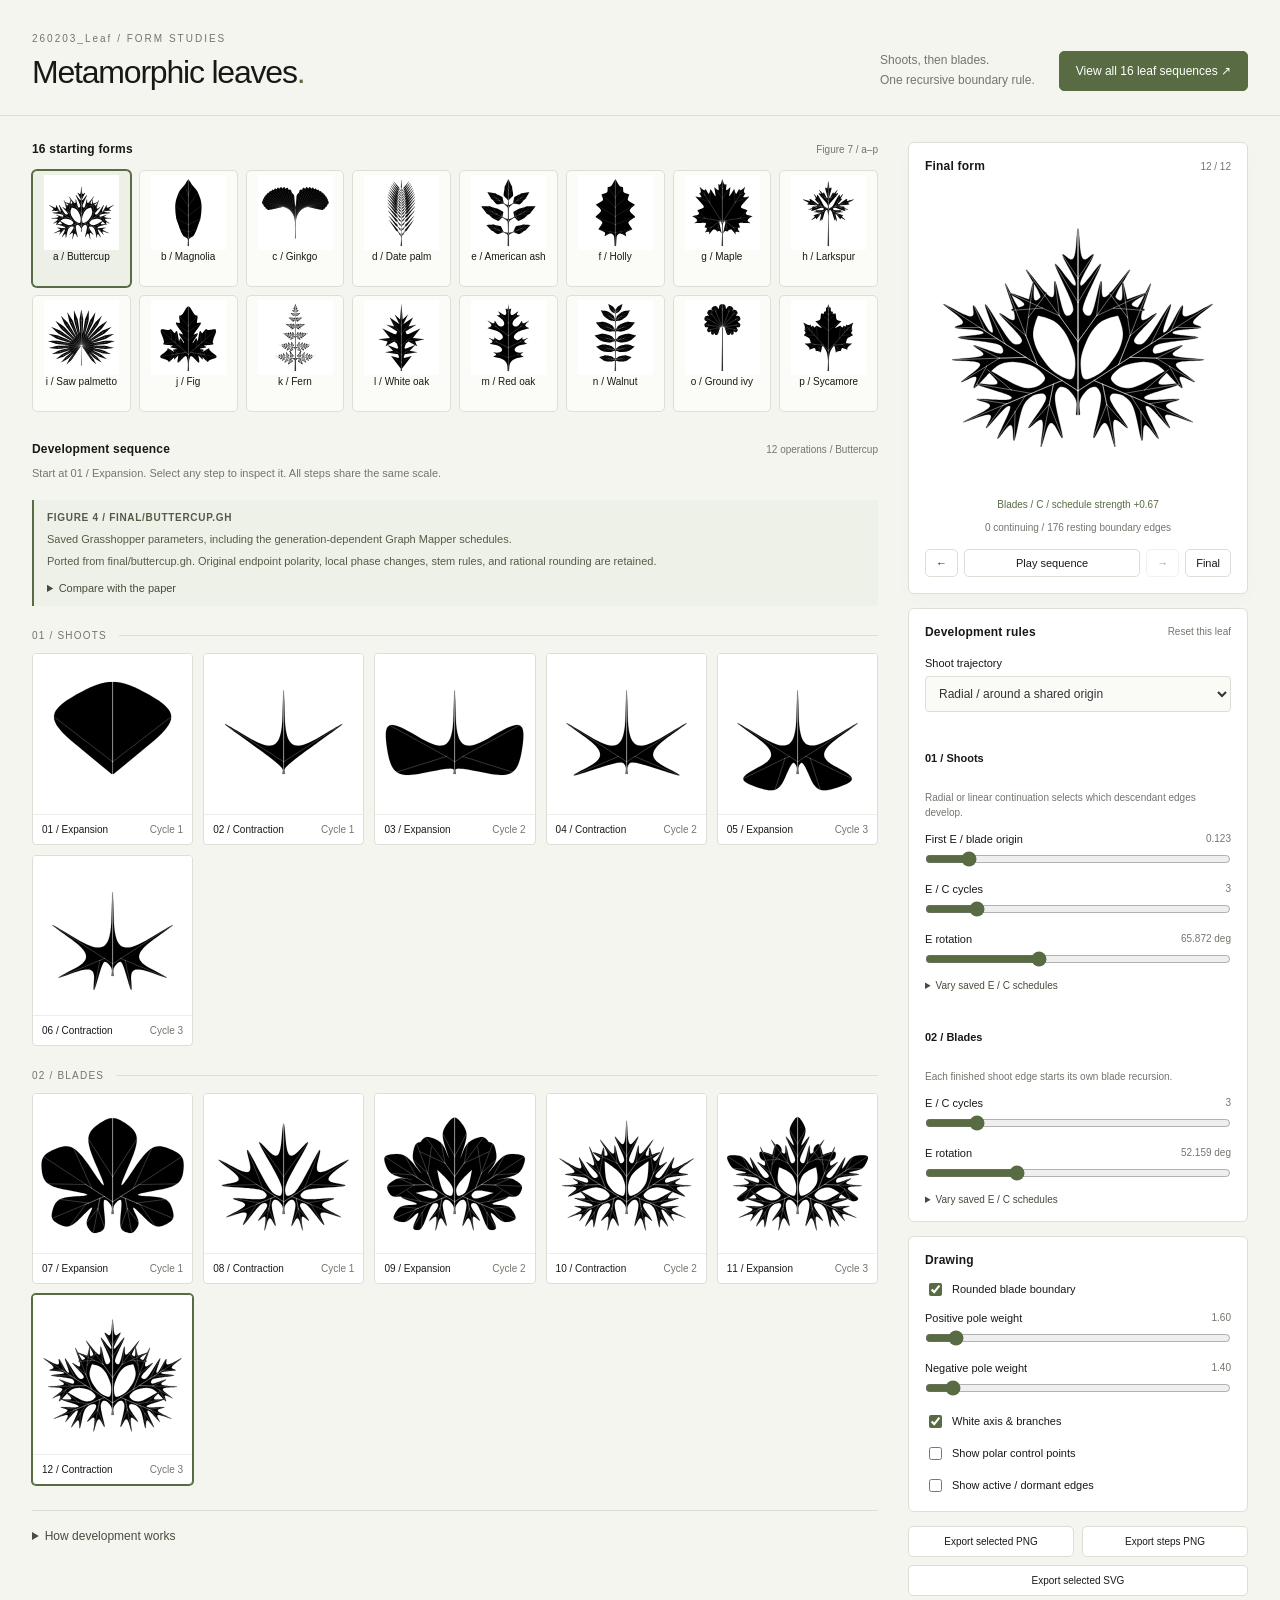
==== commit bd4240d4: "Restore Grasshopper leaf recursion and recovered sixteen-study parameters" ====
--- a/index.html
+++ b/index.html
@@ -2,10 +2,10 @@
 <html lang="en">
 <head>
 <meta charset="utf-8"><meta name="viewport" content="width=device-width, initial-scale=1">
-<title>260203_Leaf</title><link rel="stylesheet" href="style.css">
+<title>260203_Leaf</title><link rel="stylesheet" href="style.css?v=rhino-2">
 </head>
 <body>
-<header><div><span class="eyebrow">260203_Leaf / FORM STUDIES</span><h1>Metamorphic leaves<span>.</span></h1></div><div class="header-actions"><p>Shoots. Blades. Margins.<br>Three stages, signed E/C rules.</p><button id="openAtlas" class="primary-button">View all 16 leaf sequences &#8599;</button></div></header>
+<header><div><span class="eyebrow">260203_Leaf / FORM STUDIES</span><h1>Metamorphic leaves<span>.</span></h1></div><div class="header-actions"><p>Shoots, then blades.<br>One recursive boundary rule.</p><button id="openAtlas" class="primary-button">View all 16 leaf sequences &#8599;</button></div></header>
 <main>
 <section class="study">
 <div class="section-heading"><h2>16 starting forms</h2><span>Figure 7 / a&ndash;p</span></div>
@@ -13,20 +13,23 @@
 <div class="section-heading sequence-heading"><h2>Development sequence</h2><span id="sequenceSummary" aria-live="polite"></span></div>
 <p class="hint">Start at 01 / Expansion. Select any step to inspect it. All steps share the same scale.</p>
 <section class="paper-reading"><strong id="paperReference"></strong><p id="paperObservation"></p><p id="paperRecipe"></p><details id="comparePaper"><summary>Compare with the paper</summary><div id="paperComparison"></div></details></section><div id="steps"></div><p id="stopReason" class="hint"></p>
-<details class="method"><summary>How development works</summary><p><b>1 / Shoots.</b> Choose a connected blade or separate leaflets, then establish the branch arrangement. Base, middle, and tip profiles control shoot length; spacing and rotation control their distribution. E introduces shoots; C separates the surface around them.</p><p><b>2 / Blades.</b> Signed E/C displacements develop local surfaces around the retained framework. Primary tips and attachment points stay fixed. Compound leaves broaden their individual leaflets; fern recipes add secondary pinnae.</p><p><b>3 / Margins.</b> Local subdivision adds smaller lobes and teeth. A cycle schedule reduces intensity over time, and an affected-region control can focus the operation on upper shoots, lower shoots, or their tips.</p><p>Positive E moves out; negative E moves in. Positive C draws toward the local shoot axis; negative C moves away. The initial E establishes the framework, so its opposite sign is an equivalent mirrored seed. Zero initial E produces no surface. Local displacements are reduced when needed to avoid a folded boundary. Rounding is a drawing control.</p><p>These developmental recipes interpret Sabri Gokmen, <i>Metamorphic Leaves</i>, Leonardo 53(5), 2020, figures 3&ndash;7. They extend the published method; they do not recover its original parameters. Edits are retained separately for each leaf while this page stays open.</p></details>
+<details class="method"><summary>How development works</summary>
+<p><b>1 / Shoots.</b> E anchors a rotated vector on the current vein axis. C inserts a negative point on each flank and moves it toward the incoming origin. Radial or linear continuation selects which descendants keep developing; other edges rest. The first E position sets the initial branching origin along the stalk.</p>
+<p><b>2 / Blades.</b> When an individual shoot edge reaches its depth or length limit, it starts blade recursion locally. Endpoint polarity determines which blade edges continue. Position and intensity vary by generation using the curves saved in the original Grasshopper files.</p>
+<p><b>Boundary rounding.</b> Positive and negative poles have separate rational Bézier weights. These soften tips and indentations without changing recursion. The optional overlay shows continuing edges in green and resting edges in gray.</p>
+<p>Parameters and rule variants were recovered from the supplied Grasshopper definitions. These saved files may differ from the publication revision. Source rules are retained, including their individual parameter limits and stem conditions; extreme edits can cross the boundary. Edits persist per leaf while the page stays open.</p></details>
 </section>
 <aside>
-<section class="preview-panel"><div class="section-heading"><h2 id="previewTitle">Selected form</h2><span id="previewCode"></span></div><div id="preview"></div><p id="stepDirection" class="direction-readout"></p><div class="playback"><button id="previous" aria-label="Previous step">&#8592;</button><button id="play">Play sequence</button><button id="next" aria-label="Next step">&#8594;</button><button id="last">Final</button></div></section>
-<section class="control-panel"><div class="section-heading"><h2>Development rules</h2><button id="reset" class="text-button">Reset this leaf</button></div><label class="select-label" for="family">Surface organization</label><select id="family"><option value="joined">Connected blade</option><option value="compound">Separate leaflets</option></select><label class="select-label" for="trajectory">Branch arrangement</label><select id="trajectory"><option value="base">Radial / shared center</option><option value="tip">Bilateral / along axis</option></select><div id="growthControls"></div><div id="stageControls"></div></section>
-<section class="control-panel"><h2>Drawing</h2><div id="drawingControls"></div><label class="check"><input id="veins" type="checkbox" checked> White axis & branches</label><label class="check"><input id="points" type="checkbox"> Show polar control points</label></section>
+<section class="preview-panel"><div class="section-heading"><h2 id="previewTitle">Selected form</h2><span id="previewCode"></span></div><div id="preview"></div><p id="stepDirection" class="direction-readout"></p><p id="frontierSummary" class="hint"></p><div class="playback"><button id="previous" aria-label="Previous step">&#8592;</button><button id="play">Play sequence</button><button id="next" aria-label="Next step">&#8594;</button><button id="last">Final</button></div></section>
+<section class="control-panel"><div class="section-heading"><h2>Development rules</h2><button id="reset" class="text-button">Reset this leaf</button></div><label class="select-label" for="trajectory">Shoot trajectory</label><select id="trajectory"><option value="base">Radial / around a shared origin</option><option value="tip">Linear / toward the apex</option></select><div id="stageControls"></div></section>
+<section class="control-panel"><h2>Drawing</h2><div id="drawingControls"></div><label class="check"><input id="veins" type="checkbox" checked> White axis & branches</label><label class="check"><input id="points" type="checkbox"> Show polar control points</label><label class="check"><input id="frontier" type="checkbox"> Show active / dormant edges</label></section>
 <section class="exports"><button id="exportPng">Export selected PNG</button><button id="exportSheet">Export steps PNG</button><button id="exportSvg">Export selected SVG</button><span id="exportStatus" role="status"></span></section>
 </aside>
 </main>
 <dialog id="atlas" aria-labelledby="atlasTitle">
 <div class="atlas-header"><div><span class="eyebrow">METAMORPHIC LEAVES / COMPARATIVE ATLAS</span><h2 id="atlasTitle">Sixteen leaves. Every E/C cycle.</h2><p>Read each row left to right. Select a form to edit it. Your current leaf settings are included.</p></div><button id="closeAtlas" aria-label="Close leaf atlas">Close &#215;</button></div>
-<div class="atlas-toolbar"><span><b>E</b> Expansion &nbsp; <b>C</b> Contraction &nbsp; <i class="stage-key"></i> Blades &nbsp; <i class="stage-key margin-key"></i> Margins</span><label for="atlasZoom">Cell size <input id="atlasZoom" type="range" min="16" max="180" step="1" value="96"><output id="atlasZoomValue" for="atlasZoom">96px</output></label><button id="fitAtlas">Fit all columns</button><button id="exportAtlas">Export atlas SVG</button><span id="atlasStatus" role="status"></span></div>
+<div class="atlas-toolbar"><span><b>E</b> Expansion &nbsp; <b>C</b> Contraction &nbsp; <i class="stage-key"></i> Blades</span><label for="atlasZoom">Cell size <input id="atlasZoom" type="range" min="12" max="180" step="1" value="96"><output id="atlasZoomValue" for="atlasZoom">96px</output></label><button id="fitAtlas">Fit all columns</button><button id="exportAtlas">Export atlas SVG</button><span id="atlasStatus" role="status"></span></div>
 <div id="atlasContent" class="atlas-content"></div>
 </dialog>
-<script type="module" src="app.mjs"></script>
+<script type="module" src="app.mjs?v=rhino-2"></script>
 </body></html>
-
--- a/style.css
+++ b/style.css
@@ -491,7 +491,7 @@
 @media(max-width:700px) {.header-actions {gap:0}.primary-button {font-size:10px;max-width:135px;padding:8px}.presets {grid-template-columns:repeat(4,minmax(0,1fr))}.preset svg {height:60px}.preset>span {font-size:9px}h1 {font-size:23px}#atlas {width:100vw;height:100dvh;border:0;border-radius:0}.atlas-header {padding:14px}#atlasTitle {font-size:19px}.atlas-toolbar {padding:10px 14px;gap:12px}.atlas-table .row-name {min-width:110px;width:110px;max-width:110px}.atlas-table .atlas-final {position:static}}
 .atlas-toolbar #fitAtlas {margin-left:0}
 .compact-atlas .atlas-step-label {display:none}
-.compact-atlas .atlas-table thead th b {display:block;margin:0;font-size:9px}
+.compact-atlas .atlas-table thead th b {display:none}
 .compact-atlas .atlas-table thead th span {font-size:8px}
 .compact-atlas .atlas-table td {vertical-align:middle}
 .compact-atlas .row-name button {padding:6px 10px;font-size:10px;line-height:1.2}
@@ -502,12 +502,7 @@
 .paper-reading p {margin:5px 0 0}
 .direction-readout {font-size:10px;color:var(--accent);margin:0 0 10px;text-align:center;font-variant-numeric:tabular-nums}
 .phase-key {font-size:9px;color:var(--muted);line-height:1.4;margin:0 0 7px}
-#profilePlot svg {width:100%;height:70px;margin-top:9px;display:block}
-#profilePlot text {font:9px sans-serif;fill:#72766c}
-#growthControls {border-bottom:1px solid var(--line);padding-bottom:18px}
-#growthControls .advanced {margin-top:18px}
-.atlas-table .stage-3 {border-left-color:#a98339}
-.margin-key {background:#a98339}
+#frontierSummary {text-align:center;margin:0 0 12px;font-size:10px}
 .reference-pair {display:grid;grid-template-columns:1fr 1fr;gap:12px;margin-top:12px}
 .reference-pair figure {margin:0;background:white;padding:8px;text-align:center}
 .reference-pair img,.reference-pair svg {width:100%;height:180px;object-fit:contain}
@@ -516,3 +511,7 @@
 .reference-series img {width:100%;min-width:650px;display:block}
 #comparePaper {margin-top:10px}
 @media(max-width:700px){.paper-reading {order:3}}
+/* Numeric schedules remain secondary to the main form controls. */
+.schedule-table {width:100%;border-collapse:collapse;font-size:11px;font-variant-numeric:tabular-nums;margin:10px 0}
+.schedule-table th,.schedule-table td {text-align:right;padding:4px;border-bottom:1px solid #ddd}
+.schedule-table th:first-child,.schedule-table td:first-child {text-align:left}
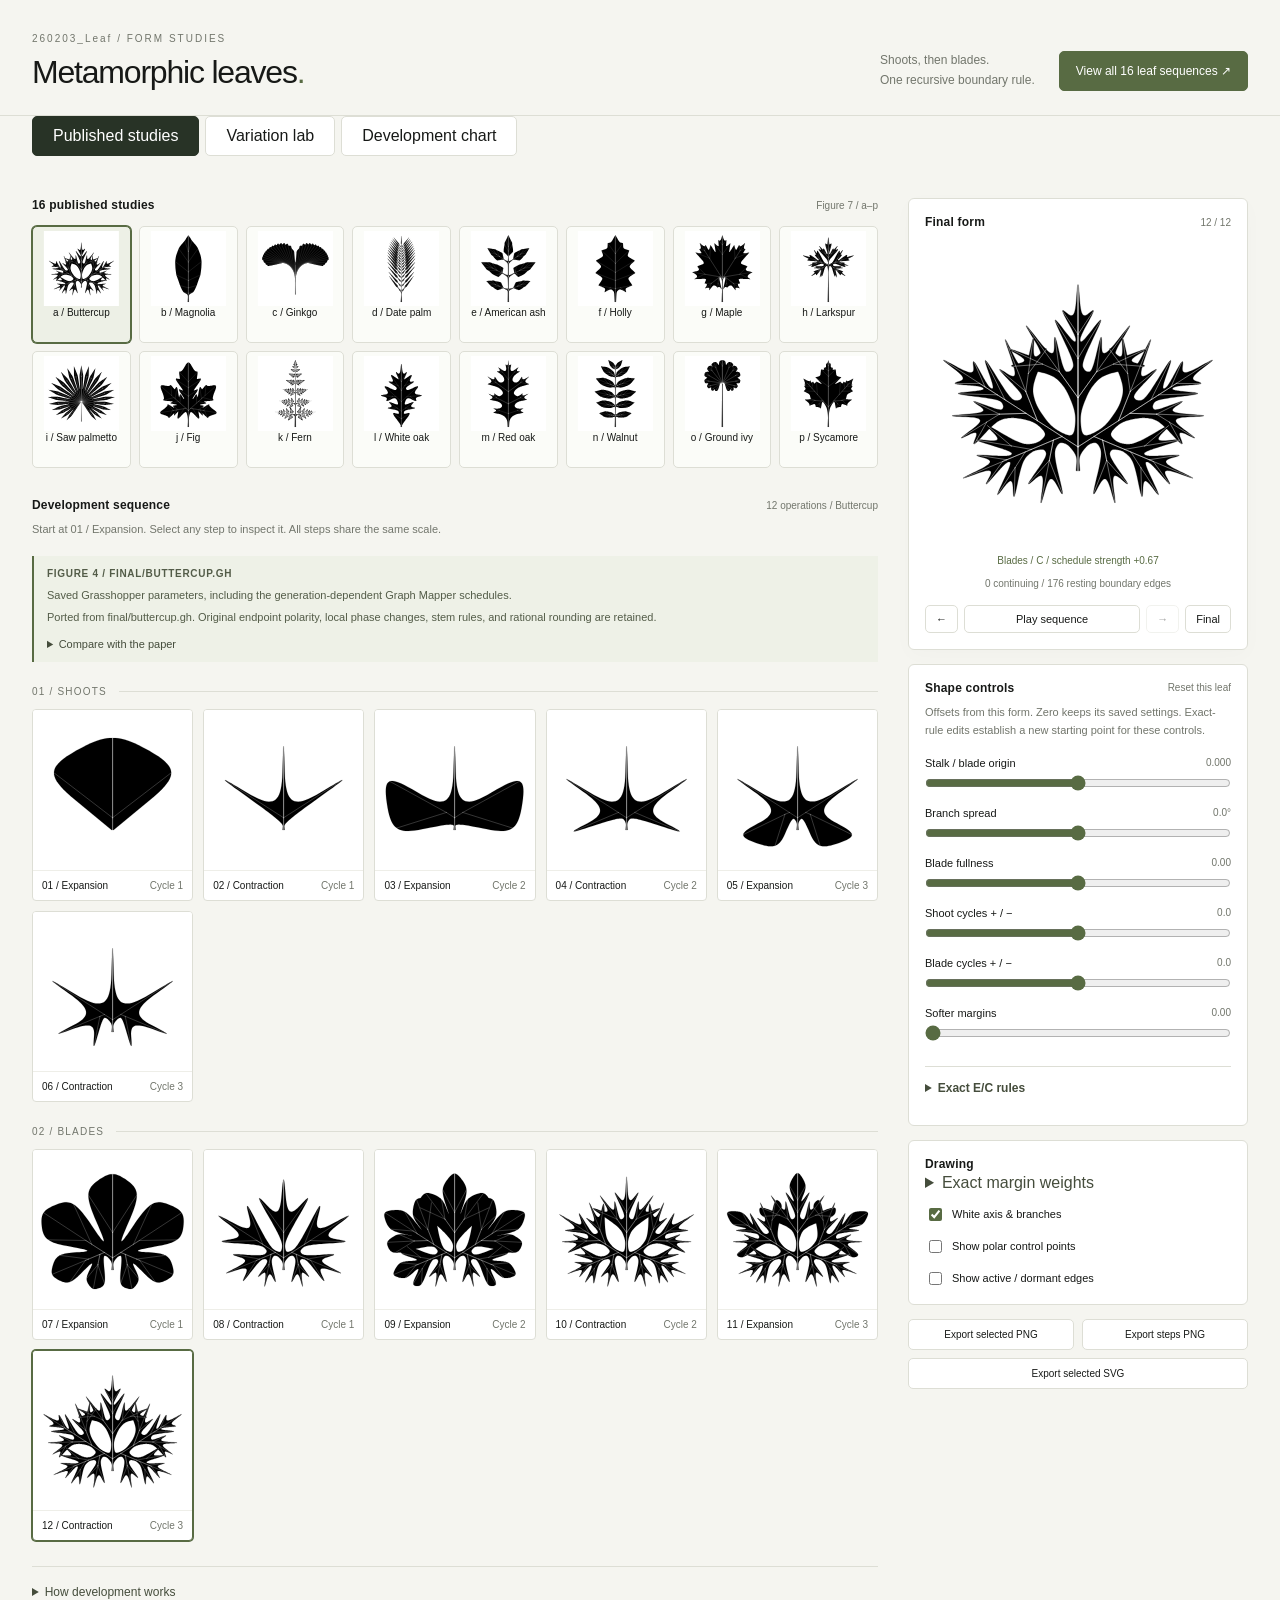
==== commit cfee1083: "Simplify leaf recipes and add variation lab and recursive development chart" ====
--- a/index.html
+++ b/index.html
@@ -2,14 +2,16 @@
 <html lang="en">
 <head>
 <meta charset="utf-8"><meta name="viewport" content="width=device-width, initial-scale=1">
-<title>260203_Leaf</title><link rel="stylesheet" href="style.css?v=rhino-2">
+<title>260203_Leaf</title><link rel="stylesheet" href="style.css?v=figure-2">
 </head>
 <body>
 <header><div><span class="eyebrow">260203_Leaf / FORM STUDIES</span><h1>Metamorphic leaves<span>.</span></h1></div><div class="header-actions"><p>Shoots, then blades.<br>One recursive boundary rule.</p><button id="openAtlas" class="primary-button">View all 16 leaf sequences &#8599;</button></div></header>
-<main>
+<nav class="studio-tabs" role="tablist" aria-label="Leaf workspace"><button id="paperTab" role="tab" aria-selected="true" aria-controls="workspace">Published studies</button><button id="labTab" role="tab" tabindex="-1" aria-selected="false" aria-controls="workspace">Variation lab</button><button id="chartTab" role="tab" tabindex="-1" aria-selected="false" aria-controls="chartPanel">Development chart</button></nav>
+<main id="workspace" role="tabpanel" aria-labelledby="paperTab">
 <section class="study">
-<div class="section-heading"><h2>16 starting forms</h2><span>Figure 7 / a&ndash;p</span></div>
+<div class="section-heading"><h2 id="catalogTitle">16 published studies</h2><span id="catalogCaption">Figure 7 / a&ndash;p</span></div>
 <div id="presets" class="presets" aria-label="Starting forms"></div>
+<section id="labTools" class="lab-tools" hidden><p>Explore narrow blades, lobed forms, fans, paired leaflets, and fronds. These are experimental shapes from the same E/C rules, not additional reconstructions from the paper.</p><div class="lab-actions"><label for="labBase">Start from a published form <select id="labBase"></select></label><button id="exploreNeighbors">Explore 9 nearby forms</button></div><p class="hint">The grid varies spread across columns and fullness across rows, using one scale. Select a candidate to continue its full sequence.</p><div id="candidateGrid" class="candidate-grid"></div></section>
 <div class="section-heading sequence-heading"><h2>Development sequence</h2><span id="sequenceSummary" aria-live="polite"></span></div>
 <p class="hint">Start at 01 / Expansion. Select any step to inspect it. All steps share the same scale.</p>
 <section class="paper-reading"><strong id="paperReference"></strong><p id="paperObservation"></p><p id="paperRecipe"></p><details id="comparePaper"><summary>Compare with the paper</summary><div id="paperComparison"></div></details></section><div id="steps"></div><p id="stopReason" class="hint"></p>
@@ -21,15 +23,21 @@
 </section>
 <aside>
 <section class="preview-panel"><div class="section-heading"><h2 id="previewTitle">Selected form</h2><span id="previewCode"></span></div><div id="preview"></div><p id="stepDirection" class="direction-readout"></p><p id="frontierSummary" class="hint"></p><div class="playback"><button id="previous" aria-label="Previous step">&#8592;</button><button id="play">Play sequence</button><button id="next" aria-label="Next step">&#8594;</button><button id="last">Final</button></div></section>
-<section class="control-panel"><div class="section-heading"><h2>Development rules</h2><button id="reset" class="text-button">Reset this leaf</button></div><label class="select-label" for="trajectory">Shoot trajectory</label><select id="trajectory"><option value="base">Radial / around a shared origin</option><option value="tip">Linear / toward the apex</option></select><div id="stageControls"></div></section>
+<section class="control-panel"><div class="section-heading"><h2>Shape controls</h2><button id="reset" class="text-button">Reset this leaf</button></div><p class="hint">Offsets from this form. Zero keeps its saved settings. Exact-rule edits establish a new starting point for these controls.</p><div id="macroControls"></div><details class="exact-controls"><summary>Exact E/C rules</summary><label class="select-label" for="trajectory">Shoot trajectory</label><select id="trajectory"><option value="base">Radial / around a shared origin</option><option value="tip">Linear / toward the apex</option></select><div id="stageControls"></div></details></section>
 <section class="control-panel"><h2>Drawing</h2><div id="drawingControls"></div><label class="check"><input id="veins" type="checkbox" checked> White axis & branches</label><label class="check"><input id="points" type="checkbox"> Show polar control points</label><label class="check"><input id="frontier" type="checkbox"> Show active / dormant edges</label></section>
 <section class="exports"><button id="exportPng">Export selected PNG</button><button id="exportSheet">Export steps PNG</button><button id="exportSvg">Export selected SVG</button><span id="exportStatus" role="status"></span></section>
 </aside>
 </main>
+<section id="chartPanel" role="tabpanel" aria-labelledby="chartTab" hidden>
+<div class="chart-heading"><div><span class="eyebrow">FIGURE 6 / DEVELOPMENT STUDIES</span><h2>Sixteen leaves, one complete figure.</h2><p>Read each row left to right. Original step numbers reveal skipped similar states. The Figure 6 order is followed, with Buttercup and White oak added below.</p></div><div class="chart-actions"><label for="chartCount">Frames per leaf <select id="chartCount"><option value="12">12</option><option value="16">16</option><option value="20">20</option></select></label><label for="chartZoom">Zoom <input id="chartZoom" type="range" min="60" max="180" step="10" value="100"><output id="chartZoomValue">100%</output></label><button id="chartExportSvg">Export figure SVG</button><button id="chartExportPng">Export figure PNG</button></div></div>
+<p class="chart-note">E / C columns show genuine expansion and contraction steps. Short sequences develop additional branches and blades, so chart forms may diverge from the published studies. Number gaps indicate omitted cycles. Every row uses one fixed scale; a thin divider marks the blade phase.</p>
+<p id="chartSummary" role="status"></p><span id="chartExportStatus" role="status"></span>
+<div class="chart-viewport"><div id="chartFigure"></div></div>
+</section>
 <dialog id="atlas" aria-labelledby="atlasTitle">
 <div class="atlas-header"><div><span class="eyebrow">METAMORPHIC LEAVES / COMPARATIVE ATLAS</span><h2 id="atlasTitle">Sixteen leaves. Every E/C cycle.</h2><p>Read each row left to right. Select a form to edit it. Your current leaf settings are included.</p></div><button id="closeAtlas" aria-label="Close leaf atlas">Close &#215;</button></div>
 <div class="atlas-toolbar"><span><b>E</b> Expansion &nbsp; <b>C</b> Contraction &nbsp; <i class="stage-key"></i> Blades</span><label for="atlasZoom">Cell size <input id="atlasZoom" type="range" min="12" max="180" step="1" value="96"><output id="atlasZoomValue" for="atlasZoom">96px</output></label><button id="fitAtlas">Fit all columns</button><button id="exportAtlas">Export atlas SVG</button><span id="atlasStatus" role="status"></span></div>
 <div id="atlasContent" class="atlas-content"></div>
 </dialog>
-<script type="module" src="app.mjs?v=rhino-2"></script>
+<script type="module" src="app.mjs?v=figure-2"></script>
 </body></html>
--- a/style.css
+++ b/style.css
@@ -515,3 +515,33 @@
 .schedule-table {width:100%;border-collapse:collapse;font-size:11px;font-variant-numeric:tabular-nums;margin:10px 0}
 .schedule-table th,.schedule-table td {text-align:right;padding:4px;border-bottom:1px solid #ddd}
 .schedule-table th:first-child,.schedule-table td:first-child {text-align:left}
+.studio-tabs {display:flex;gap:6px;padding:0 32px 16px;max-width:1800px;margin:auto}
+.studio-tabs button {padding:10px 20px;border:1px solid var(--line);background:white}
+.studio-tabs [aria-selected="true"] {background:#283326;color:white;border-color:#283326}
+.lab-tools {margin:22px 0;padding:18px;background:#edf0e7;border:1px solid var(--line);border-radius:10px}
+.lab-tools[hidden],[hidden] {display:none!important}
+.lab-tools p {font-size:12px;line-height:1.6}
+.lab-actions {display:flex;align-items:end;gap:16px;flex-wrap:wrap}
+.lab-actions label {font-size:12px;flex:1;min-width:180px}
+.lab-actions select {display:block;width:100%;margin-top:6px;padding:9px}
+.lab-actions button {padding:12px;background:#283326;color:white}
+.candidate-grid {display:grid;grid-template-columns:repeat(3,minmax(0,1fr));gap:10px;margin-top:12px}
+.candidate {background:white;padding:8px;text-align:left;border:1px solid #ccd2c7;min-width:0}
+.candidate svg {width:100%;height:auto;display:block}
+.candidate b,.candidate small {display:block;font-size:11px;margin-top:5px}
+.candidate small {color:var(--muted)}
+.exact-controls {margin-top:22px;border-top:1px solid var(--line);padding-top:14px}
+.exact-controls summary {cursor:pointer;font-size:12px;font-weight:600;margin-bottom:14px}
+@media(max-width:700px){.studio-tabs{padding:0 16px 14px}.studio-tabs button{padding:10px 12px}.candidate-grid{gap:4px}.candidate b{font-size:9px}}
+#chartPanel {padding:12px 32px 36px;max-width:1800px;margin:auto}
+.chart-heading {display:flex;justify-content:space-between;align-items:center;gap:24px;flex-wrap:wrap}
+.chart-heading h2 {font-size:25px;margin:10px 0}
+.chart-heading p,.chart-note,#chartSummary {font-size:12px;line-height:1.6;color:#62685c;max-width:950px}
+.chart-actions {display:flex;align-items:center;gap:12px;flex-wrap:wrap}
+.chart-actions label {display:flex;align-items:center;gap:8px;font-size:12px}
+.chart-actions select {padding:7px}.chart-actions input {width:90px}
+.chart-actions button {font-size:12px}
+.chart-viewport {overflow:auto;background:#e9ebe4;border:1px solid var(--line);padding:18px;margin-top:16px}
+#chartFigure {width:100%;margin:0 auto;background:white}
+.development-figure {display:block;width:100%;height:auto}
+@media(max-width:700px){#chartPanel{padding:8px 12px 24px}.studio-tabs{flex-wrap:wrap}.chart-viewport{padding:4px}.chart-heading h2{font-size:21px}}
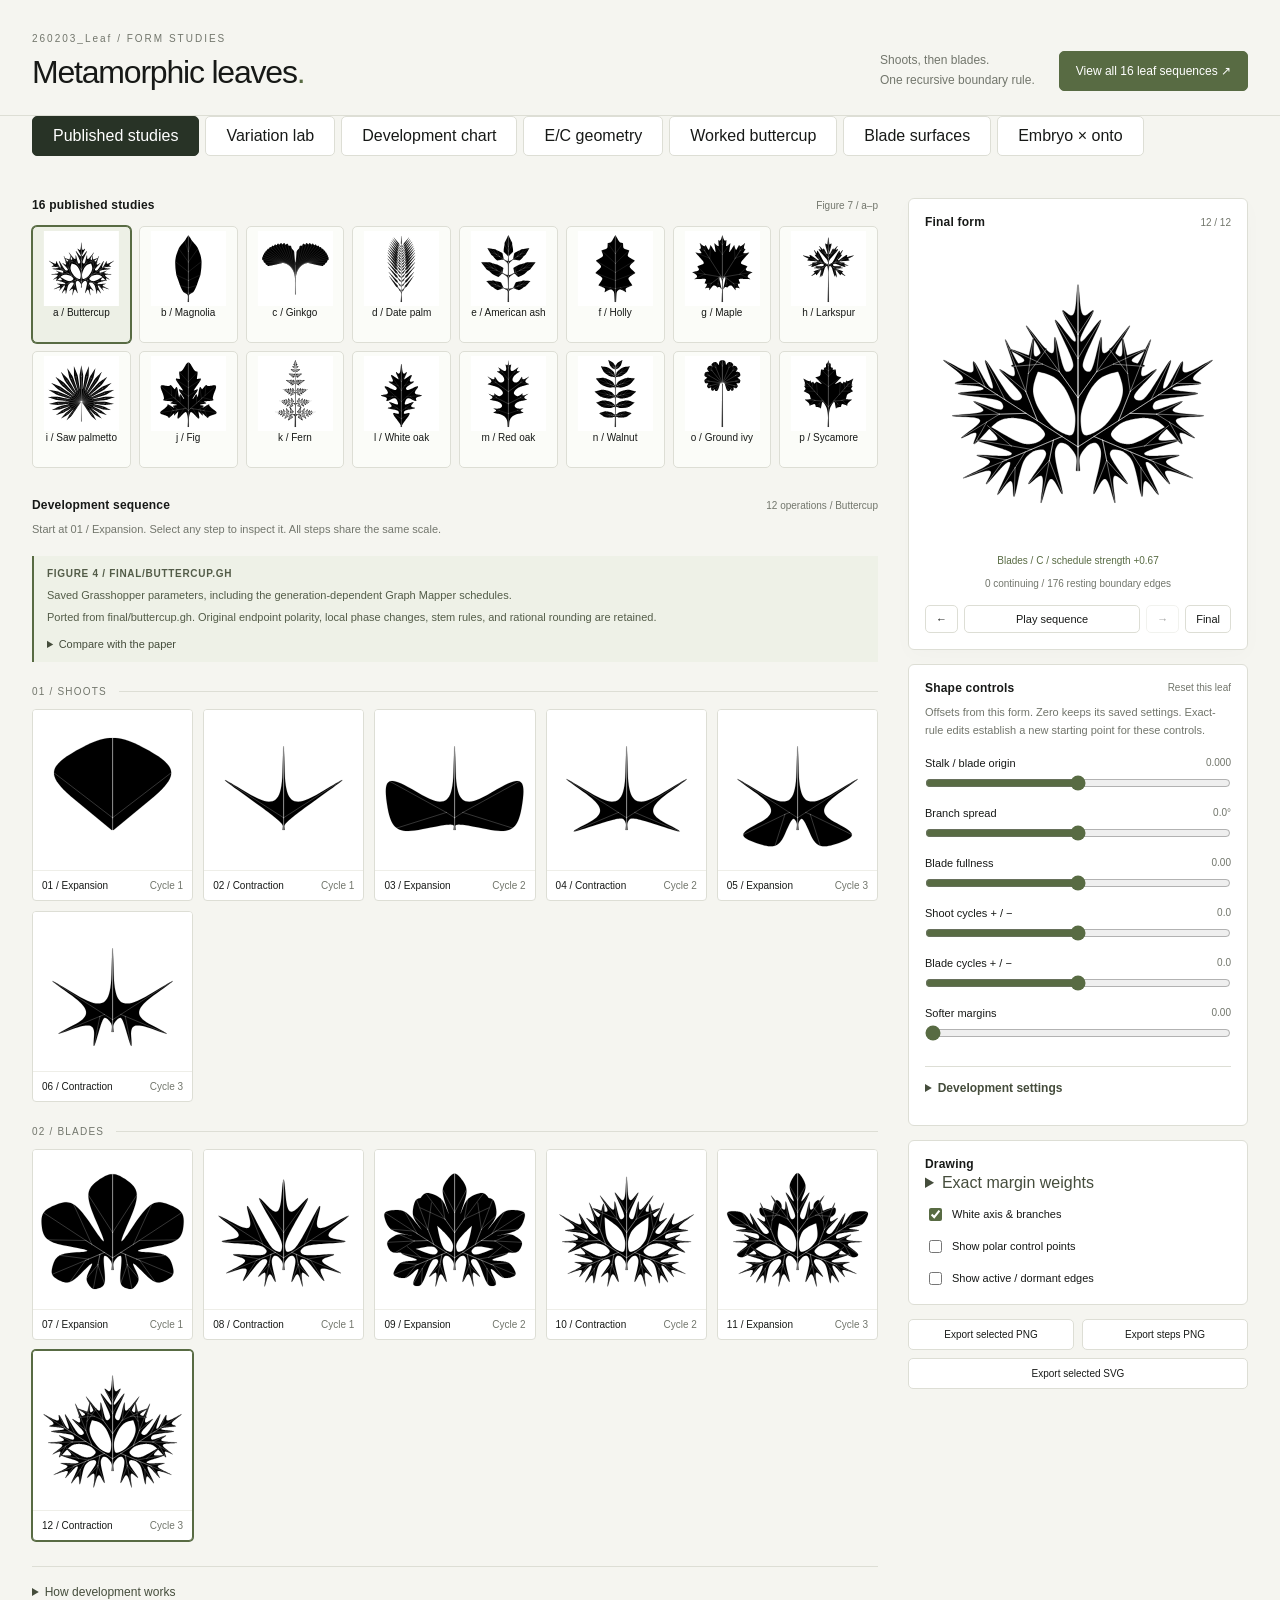
==== commit f42553aa: "Add leaf construction lessons, symmetric serial studies, and four pole treatments" ====
--- a/index.html
+++ b/index.html
@@ -2,7 +2,7 @@
 <html lang="en">
 <head>
 <meta charset="utf-8"><meta name="viewport" content="width=device-width, initial-scale=1">
-<title>260203_Leaf</title><link rel="stylesheet" href="style.css?v=figure-2">
+<title>260203_Leaf</title><link rel="stylesheet" href="style.css?v=learning-1">
 </head>
 <body>
 <header><div><span class="eyebrow">260203_Leaf / FORM STUDIES</span><h1>Metamorphic leaves<span>.</span></h1></div><div class="header-actions"><p>Shoots, then blades.<br>One recursive boundary rule.</p><button id="openAtlas" class="primary-button">View all 16 leaf sequences &#8599;</button></div></header>
@@ -11,7 +11,7 @@
 <section class="study">
 <div class="section-heading"><h2 id="catalogTitle">16 published studies</h2><span id="catalogCaption">Figure 7 / a&ndash;p</span></div>
 <div id="presets" class="presets" aria-label="Starting forms"></div>
-<section id="labTools" class="lab-tools" hidden><p>Explore narrow blades, lobed forms, fans, paired leaflets, and fronds. These are experimental shapes from the same E/C rules, not additional reconstructions from the paper.</p><div class="lab-actions"><label for="labBase">Start from a published form <select id="labBase"></select></label><button id="exploreNeighbors">Explore 9 nearby forms</button></div><p class="hint">The grid varies spread across columns and fullness across rows, using one scale. Select a candidate to continue its full sequence.</p><div id="candidateGrid" class="candidate-grid"></div></section>
+<section id="labTools" class="lab-tools" hidden><p>Eight controlled variations start from successful published recipes: Buttercup, Fig, Magnolia, Fern and White oak. Compare branch spread, blade fullness, stalk position and margin rounding. Each study names its source and exact parameter offsets; every development frame comes from the same E/C engine.</p><div class="lab-actions"><label for="labBase">Start from a study <select id="labBase"></select></label><button id="exploreNeighbors">Explore 9 nearby forms</button></div><p class="hint">The grid varies spread across columns and fullness across rows, using one scale. Select a candidate to continue its full sequence.</p><div id="candidateGrid" class="candidate-grid"></div></section>
 <div class="section-heading sequence-heading"><h2>Development sequence</h2><span id="sequenceSummary" aria-live="polite"></span></div>
 <p class="hint">Start at 01 / Expansion. Select any step to inspect it. All steps share the same scale.</p>
 <section class="paper-reading"><strong id="paperReference"></strong><p id="paperObservation"></p><p id="paperRecipe"></p><details id="comparePaper"><summary>Compare with the paper</summary><div id="paperComparison"></div></details></section><div id="steps"></div><p id="stopReason" class="hint"></p>
@@ -23,7 +23,7 @@
 </section>
 <aside>
 <section class="preview-panel"><div class="section-heading"><h2 id="previewTitle">Selected form</h2><span id="previewCode"></span></div><div id="preview"></div><p id="stepDirection" class="direction-readout"></p><p id="frontierSummary" class="hint"></p><div class="playback"><button id="previous" aria-label="Previous step">&#8592;</button><button id="play">Play sequence</button><button id="next" aria-label="Next step">&#8594;</button><button id="last">Final</button></div></section>
-<section class="control-panel"><div class="section-heading"><h2>Shape controls</h2><button id="reset" class="text-button">Reset this leaf</button></div><p class="hint">Offsets from this form. Zero keeps its saved settings. Exact-rule edits establish a new starting point for these controls.</p><div id="macroControls"></div><details class="exact-controls"><summary>Exact E/C rules</summary><label class="select-label" for="trajectory">Shoot trajectory</label><select id="trajectory"><option value="base">Radial / around a shared origin</option><option value="tip">Linear / toward the apex</option></select><div id="stageControls"></div></details></section>
+<section class="control-panel"><div class="section-heading"><h2>Shape controls</h2><button id="reset" class="text-button">Reset this leaf</button></div><p class="hint">Offsets from this form. Zero keeps its saved settings. Exact-rule edits establish a new starting point for these controls.</p><div id="macroControls"></div><details class="exact-controls"><summary>Development settings</summary><label class="select-label" for="trajectory">Shoot trajectory</label><select id="trajectory"><option value="base">Radial / around a shared origin</option><option value="tip">Linear / toward the apex</option></select><div id="stageControls"></div></details></section>
 <section class="control-panel"><h2>Drawing</h2><div id="drawingControls"></div><label class="check"><input id="veins" type="checkbox" checked> White axis & branches</label><label class="check"><input id="points" type="checkbox"> Show polar control points</label><label class="check"><input id="frontier" type="checkbox"> Show active / dormant edges</label></section>
 <section class="exports"><button id="exportPng">Export selected PNG</button><button id="exportSheet">Export steps PNG</button><button id="exportSvg">Export selected SVG</button><span id="exportStatus" role="status"></span></section>
 </aside>
@@ -39,5 +39,5 @@
 <div class="atlas-toolbar"><span><b>E</b> Expansion &nbsp; <b>C</b> Contraction &nbsp; <i class="stage-key"></i> Blades</span><label for="atlasZoom">Cell size <input id="atlasZoom" type="range" min="12" max="180" step="1" value="96"><output id="atlasZoomValue" for="atlasZoom">96px</output></label><button id="fitAtlas">Fit all columns</button><button id="exportAtlas">Export atlas SVG</button><span id="atlasStatus" role="status"></span></div>
 <div id="atlasContent" class="atlas-content"></div>
 </dialog>
-<script type="module" src="app.mjs?v=figure-2"></script>
+<script type="module" src="app.mjs?v=pole-pairs-2"></script>
 </body></html>
--- a/style.css
+++ b/style.css
@@ -516,6 +516,7 @@
 .schedule-table th,.schedule-table td {text-align:right;padding:4px;border-bottom:1px solid #ddd}
 .schedule-table th:first-child,.schedule-table td:first-child {text-align:left}
 .studio-tabs {display:flex;gap:6px;padding:0 32px 16px;max-width:1800px;margin:auto}
+.studio-tabs {flex-wrap:wrap}
 .studio-tabs button {padding:10px 20px;border:1px solid var(--line);background:white}
 .studio-tabs [aria-selected="true"] {background:#283326;color:white;border-color:#283326}
 .lab-tools {margin:22px 0;padding:18px;background:#edf0e7;border:1px solid var(--line);border-radius:10px}
@@ -545,3 +546,34 @@
 #chartFigure {width:100%;margin:0 auto;background:white}
 .development-figure {display:block;width:100%;height:auto}
 @media(max-width:700px){#chartPanel{padding:8px 12px 24px}.studio-tabs{flex-wrap:wrap}.chart-viewport{padding:4px}.chart-heading h2{font-size:21px}}
+
+/* Explanatory plates use the engine's geometry, with a quiet monochrome drawing style. */
+.lesson {max-width:1480px;margin:auto;padding:18px 32px 48px}
+.lesson-heading h2 {font-size:29px;font-weight:500;margin:10px 0}
+.lesson-heading p {max-width:970px;font-size:14px;line-height:1.7;color:#58604f;margin-bottom:22px}
+.lesson-controls {display:flex;align-items:center;flex-wrap:wrap;gap:18px;padding:18px 0;border-top:1px solid var(--line);border-bottom:1px solid var(--line);margin-bottom:18px}
+.lesson-controls label,.lesson-controls button {font-size:12px}
+.lesson-controls select {padding:7px;margin-left:5px;max-width:220px}
+.lesson-controls .check {margin:0}
+.diagram-export-status {font-size:11px;color:#58604f}
+.diagram-export-status:empty {display:none}
+.lesson-range {display:block;min-width:175px;flex:1;max-width:260px;font-size:12px}
+.lesson-range>span {display:flex;justify-content:space-between;gap:16px}
+.lesson-range output {font-variant-numeric:tabular-nums;color:#59654b}
+.lesson-range input {width:100%;margin:12px 0 0;accent-color:#283326}
+.lesson-plot {overflow:auto;border:1px solid #dedfd8;background:white;margin:18px 0}
+.lesson-plot>svg {display:block;width:100%;height:auto;min-width:780px}
+.lesson-notes {display:grid;grid-template-columns:repeat(3,1fr);gap:30px;margin:26px 0}
+.lesson-notes h3 {font-size:15px;font-weight:600}
+.lesson-notes p,.lesson-details p,.lesson-caption {font-size:13px;line-height:1.7;color:#57604e}
+.lesson-caption a {color:#344e2f;text-underline-offset:3px}
+.lesson-details {padding:15px 0;border-top:1px solid var(--line);font-size:13px}
+.lesson-details summary {cursor:pointer;font-weight:600}
+.lesson-details .schedule-table {max-width:850px}
+.worked-inspector {display:grid;grid-template-columns:minmax(250px,420px) minmax(300px,1fr);gap:40px;align-items:center;margin:35px 0}
+#workedDetail {border:1px solid var(--line);background:white}
+#workedDetail svg {display:block;width:100%;height:auto}
+#workedReadout {font-size:14px;line-height:1.8;max-width:600px}
+.worked-inspector .lesson-range {max-width:100%;margin-top:22px}
+button:focus-visible,a:focus-visible,select:focus-visible,input:focus-visible {outline:2px solid #648443;outline-offset:3px}
+@media(max-width:750px){.lesson{padding:12px 16px 30px}.lesson-heading h2{font-size:23px}.lesson-notes,.worked-inspector{grid-template-columns:1fr;gap:16px}.lesson-controls{gap:14px}.lesson-range{min-width:140px}.studio-tabs button{flex:1;white-space:nowrap}.lesson-plot>svg{min-width:760px}.lesson-controls select{max-width:200px}}
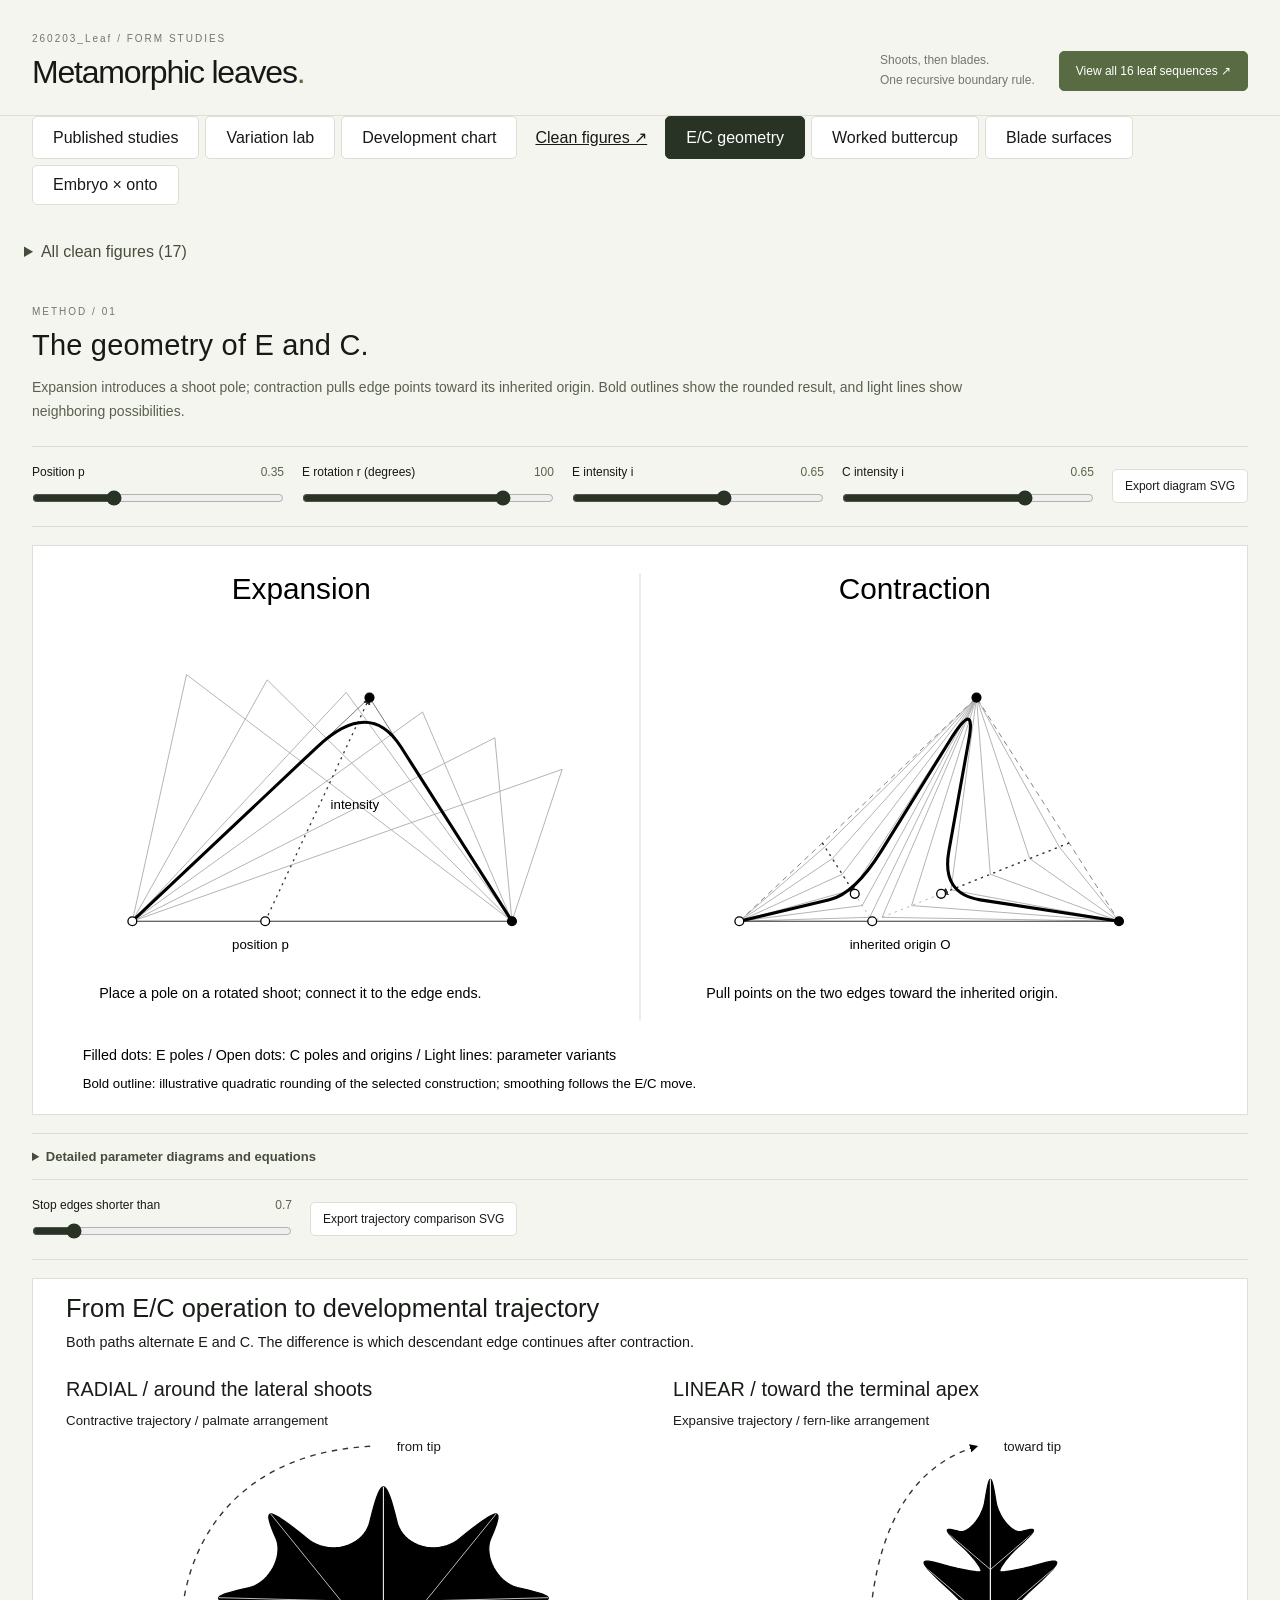
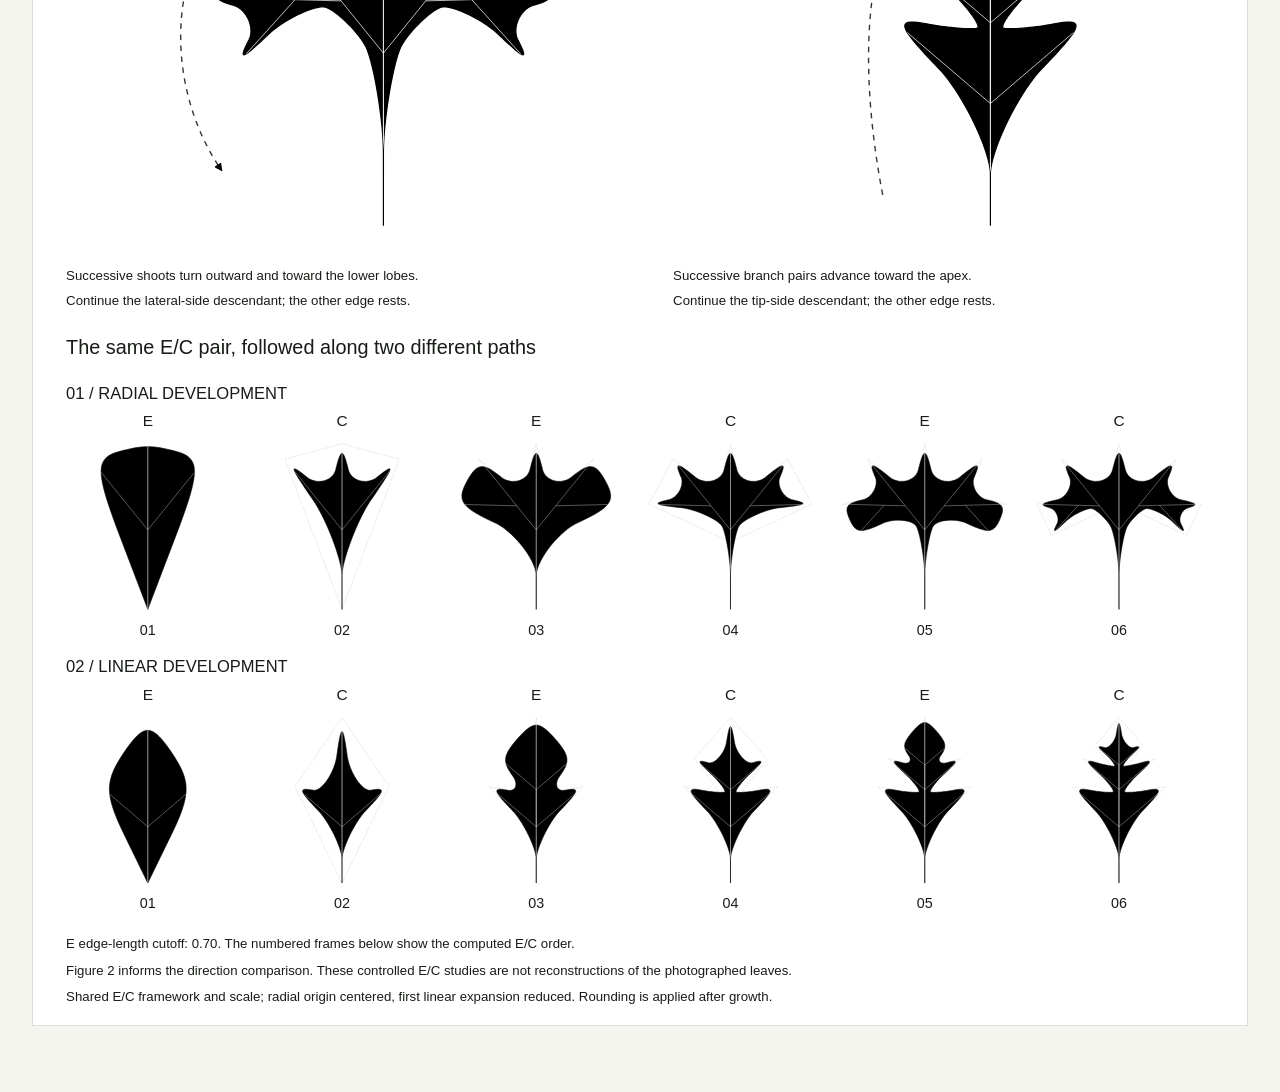
==== commit baad5e18: "Add clean figure gallery, Brady matrix and developmental clock" ====
--- a/index.html
+++ b/index.html
@@ -3,10 +3,12 @@
 <head>
 <meta charset="utf-8"><meta name="viewport" content="width=device-width, initial-scale=1">
 <title>260203_Leaf</title><link rel="stylesheet" href="style.css?v=learning-1">
+<style>.clean-figure-index{margin:12px 24px}.clean-figure-index summary{cursor:pointer;padding:10px 0}.clean-figure-index nav{display:flex;flex-wrap:wrap;gap:10px 24px;padding:12px 0}.clean-figure-index a{color:inherit}</style>
 </head>
 <body>
 <header><div><span class="eyebrow">260203_Leaf / FORM STUDIES</span><h1>Metamorphic leaves<span>.</span></h1></div><div class="header-actions"><p>Shoots, then blades.<br>One recursive boundary rule.</p><button id="openAtlas" class="primary-button">View all 16 leaf sequences &#8599;</button></div></header>
-<nav class="studio-tabs" role="tablist" aria-label="Leaf workspace"><button id="paperTab" role="tab" aria-selected="true" aria-controls="workspace">Published studies</button><button id="labTab" role="tab" tabindex="-1" aria-selected="false" aria-controls="workspace">Variation lab</button><button id="chartTab" role="tab" tabindex="-1" aria-selected="false" aria-controls="chartPanel">Development chart</button></nav>
+<nav class="studio-tabs" role="tablist" aria-label="Leaf workspace"><button id="paperTab" role="tab" aria-selected="true" aria-controls="workspace">Published studies</button><button id="labTab" role="tab" tabindex="-1" aria-selected="false" aria-controls="workspace">Variation lab</button><button id="chartTab" role="tab" tabindex="-1" aria-selected="false" aria-controls="chartPanel">Development chart</button><a href="figures.html" target="_blank" rel="noopener" style="align-self:center;padding:12px;color:inherit;white-space:nowrap">Clean figures ↗</a></nav>
+<details class="clean-figure-index"><summary>All clean figures (17)</summary><nav aria-label="Clean figures"><a href="figures.html?figure=development-clock" target="_blank" rel="noopener">Ontology / developmental clock</a><a href="figures.html?figure=brady-matrix" target="_blank" rel="noopener">Brady / 12-form developmental series</a><a href="figures.html?figure=development-matrix" target="_blank" rel="noopener">Development × form variation</a><a href="figures.html?figure=ontology" target="_blank" rel="noopener">Ontology / developmental cycles</a><a href="figures.html?figure=ec" target="_blank" rel="noopener">E/C geometry</a><a href="figures.html?figure=trajectories" target="_blank" rel="noopener">Radial / linear trajectories</a><a href="figures.html?figure=blades" target="_blank" rel="noopener">Eight blade surfaces</a><a href="figures.html?figure=buttercup" target="_blank" rel="noopener">Worked Buttercup</a><a href="figures.html?figure=buttercup-filled" target="_blank" rel="noopener">Buttercup silhouettes</a><a href="figures.html?figure=five-lobed" target="_blank" rel="noopener">Five-lobed treatments</a><a href="figures.html?figure=blade-development" target="_blank" rel="noopener">Blade development</a><a href="figures.html?figure=serial" target="_blank" rel="noopener">Embryogenesis × ontogenesis</a><a href="figures.html?figure=published" target="_blank" rel="noopener">16 published sequences</a><a href="figures.html?figure=lab" target="_blank" rel="noopener">Variation lab sequences</a><a href="figures.html?figure=chart" target="_blank" rel="noopener">Development chart</a><a href="figures.html?figure=parameters" target="_blank" rel="noopener">E/C parameter families</a><a href="figures.html?figure=references" target="_blank" rel="noopener">Brady reference comparison</a></nav></details>
 <main id="workspace" role="tabpanel" aria-labelledby="paperTab">
 <section class="study">
 <div class="section-heading"><h2 id="catalogTitle">16 published studies</h2><span id="catalogCaption">Figure 7 / a&ndash;p</span></div>
@@ -39,5 +41,5 @@
 <div class="atlas-toolbar"><span><b>E</b> Expansion &nbsp; <b>C</b> Contraction &nbsp; <i class="stage-key"></i> Blades</span><label for="atlasZoom">Cell size <input id="atlasZoom" type="range" min="12" max="180" step="1" value="96"><output id="atlasZoomValue" for="atlasZoom">96px</output></label><button id="fitAtlas">Fit all columns</button><button id="exportAtlas">Export atlas SVG</button><span id="atlasStatus" role="status"></span></div>
 <div id="atlasContent" class="atlas-content"></div>
 </dialog>
-<script type="module" src="app.mjs?v=pole-pairs-2"></script>
+<script type="module" src="app.mjs?v=node-tags-1"></script>
 </body></html>
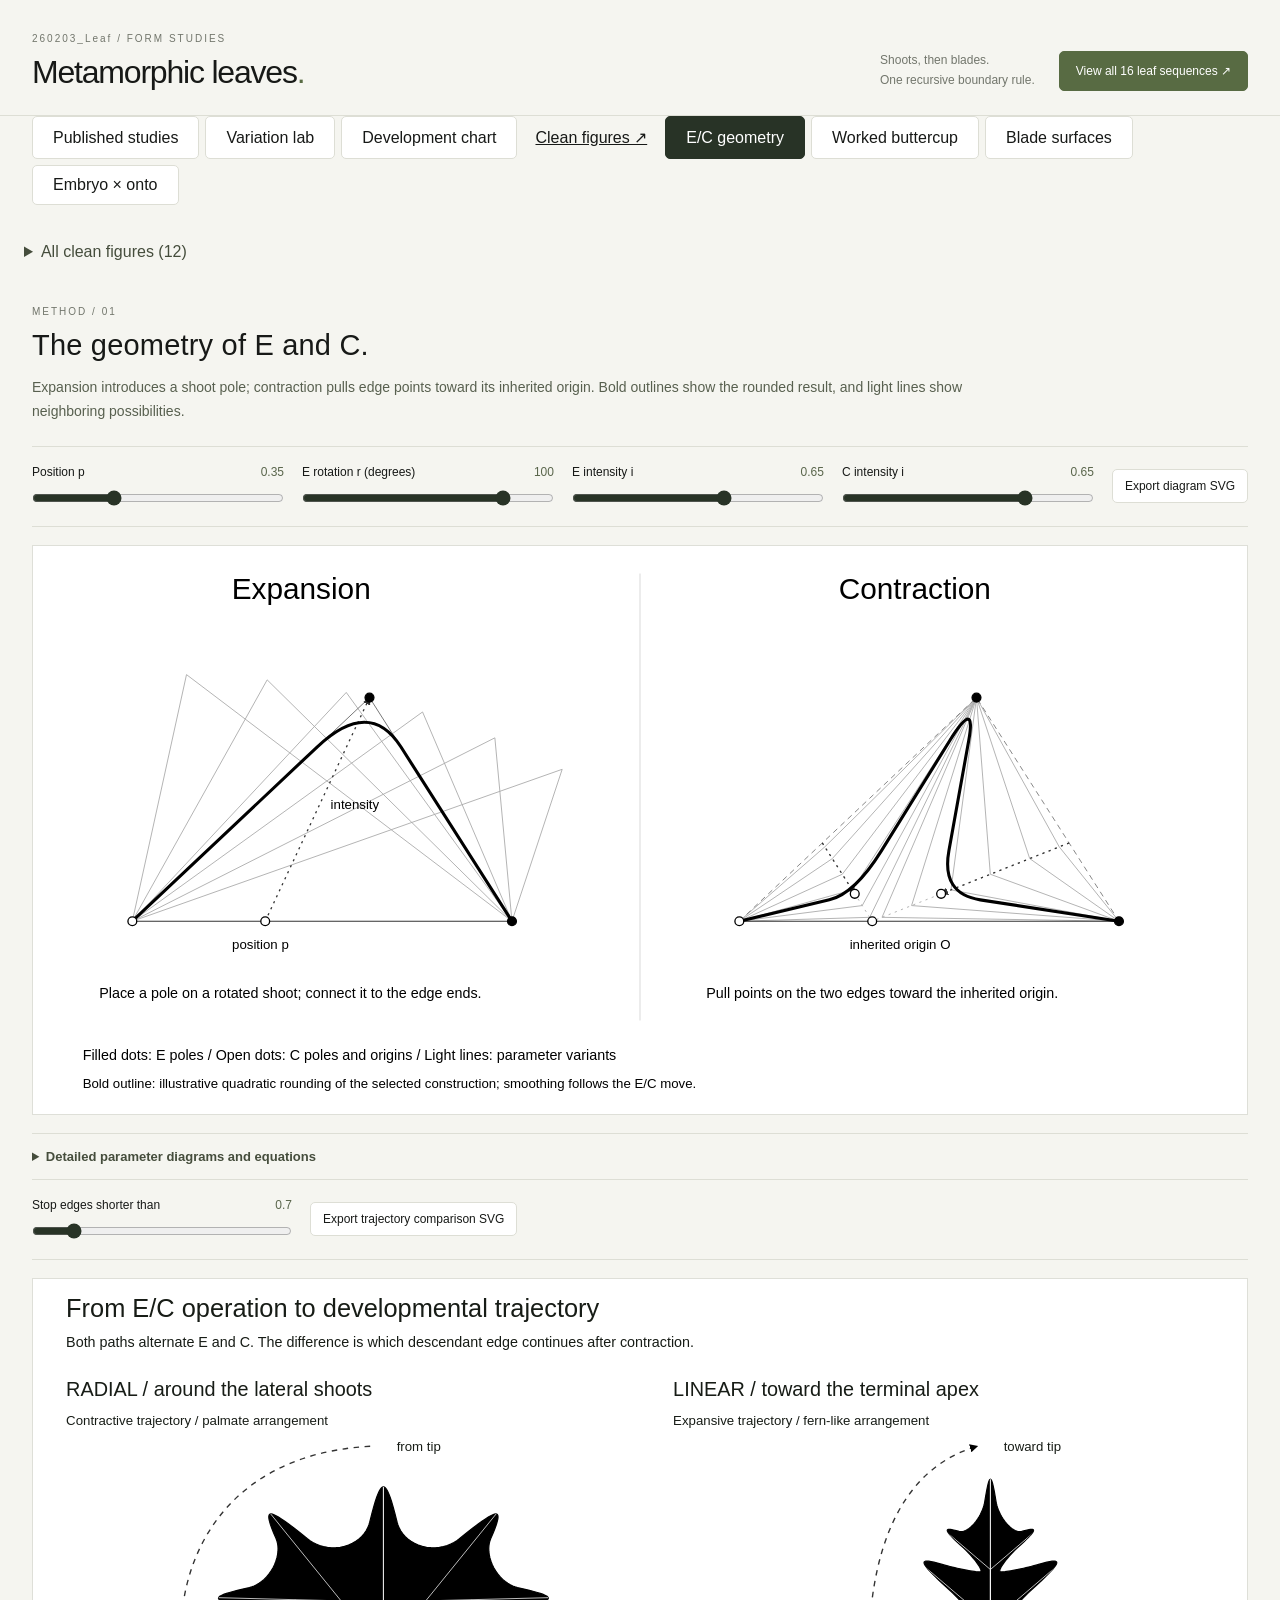
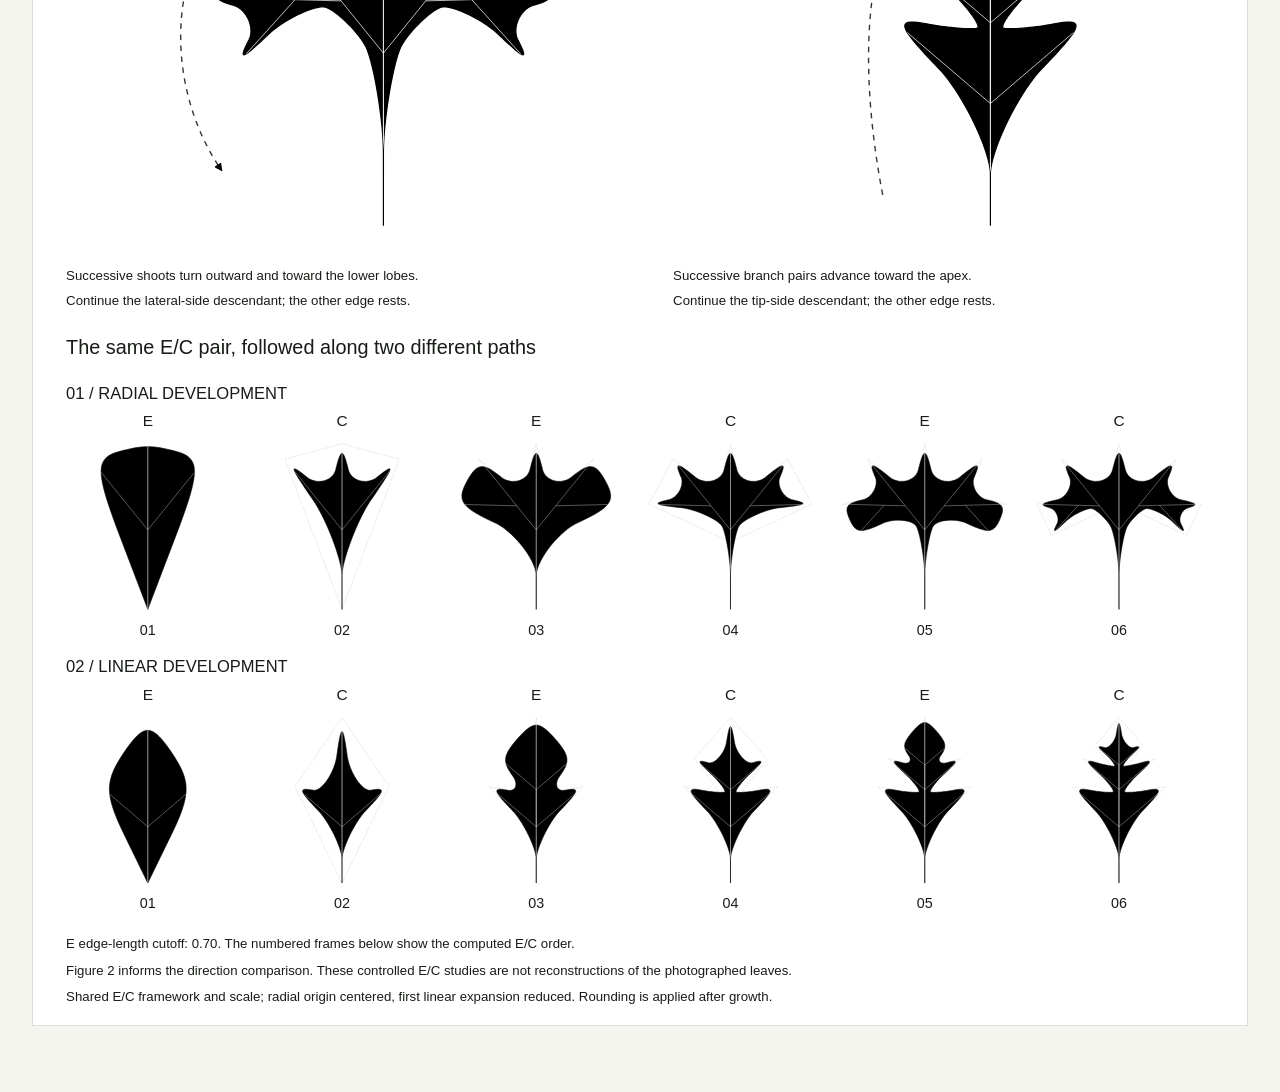
==== commit 353b1a18: "Add twelve-step Red oak and generated-only Brady figures" ====
--- a/index.html
+++ b/index.html
@@ -8,7 +8,7 @@
 <body>
 <header><div><span class="eyebrow">260203_Leaf / FORM STUDIES</span><h1>Metamorphic leaves<span>.</span></h1></div><div class="header-actions"><p>Shoots, then blades.<br>One recursive boundary rule.</p><button id="openAtlas" class="primary-button">View all 16 leaf sequences &#8599;</button></div></header>
 <nav class="studio-tabs" role="tablist" aria-label="Leaf workspace"><button id="paperTab" role="tab" aria-selected="true" aria-controls="workspace">Published studies</button><button id="labTab" role="tab" tabindex="-1" aria-selected="false" aria-controls="workspace">Variation lab</button><button id="chartTab" role="tab" tabindex="-1" aria-selected="false" aria-controls="chartPanel">Development chart</button><a href="figures.html" target="_blank" rel="noopener" style="align-self:center;padding:12px;color:inherit;white-space:nowrap">Clean figures ↗</a></nav>
-<details class="clean-figure-index"><summary>All clean figures (17)</summary><nav aria-label="Clean figures"><a href="figures.html?figure=development-clock" target="_blank" rel="noopener">Ontology / developmental clock</a><a href="figures.html?figure=brady-matrix" target="_blank" rel="noopener">Brady / 12-form developmental series</a><a href="figures.html?figure=development-matrix" target="_blank" rel="noopener">Development × form variation</a><a href="figures.html?figure=ontology" target="_blank" rel="noopener">Ontology / developmental cycles</a><a href="figures.html?figure=ec" target="_blank" rel="noopener">E/C geometry</a><a href="figures.html?figure=trajectories" target="_blank" rel="noopener">Radial / linear trajectories</a><a href="figures.html?figure=blades" target="_blank" rel="noopener">Eight blade surfaces</a><a href="figures.html?figure=buttercup" target="_blank" rel="noopener">Worked Buttercup</a><a href="figures.html?figure=buttercup-filled" target="_blank" rel="noopener">Buttercup silhouettes</a><a href="figures.html?figure=five-lobed" target="_blank" rel="noopener">Five-lobed treatments</a><a href="figures.html?figure=blade-development" target="_blank" rel="noopener">Blade development</a><a href="figures.html?figure=serial" target="_blank" rel="noopener">Embryogenesis × ontogenesis</a><a href="figures.html?figure=published" target="_blank" rel="noopener">16 published sequences</a><a href="figures.html?figure=lab" target="_blank" rel="noopener">Variation lab sequences</a><a href="figures.html?figure=chart" target="_blank" rel="noopener">Development chart</a><a href="figures.html?figure=parameters" target="_blank" rel="noopener">E/C parameter families</a><a href="figures.html?figure=references" target="_blank" rel="noopener">Brady reference comparison</a></nav></details>
+<details class="clean-figure-index"><summary>All clean figures (12)</summary><nav aria-label="Clean figures"><a href="figures.html?figure=development-clock" target="_blank" rel="noopener">Ontology / developmental clock</a><a href="figures.html?figure=brady-generated" target="_blank" rel="noopener">Brady / generated sequences only</a><a href="figures.html?figure=brady-matrix" target="_blank" rel="noopener">Brady / 12-form developmental series</a><a href="figures.html?figure=ec" target="_blank" rel="noopener">E/C geometry</a><a href="figures.html?figure=trajectories" target="_blank" rel="noopener">Radial / linear trajectories</a><a href="figures.html?figure=blades" target="_blank" rel="noopener">Eight blade surfaces</a><a href="figures.html?figure=buttercup" target="_blank" rel="noopener">Worked Buttercup</a><a href="figures.html?figure=buttercup-filled" target="_blank" rel="noopener">Buttercup silhouettes</a><a href="figures.html?figure=red-oak-filled" target="_blank" rel="noopener">Red oak silhouettes</a><a href="figures.html?figure=published" target="_blank" rel="noopener">16 published sequences</a><a href="figures.html?figure=lab" target="_blank" rel="noopener">Variation lab sequences</a><a href="figures.html?figure=chart" target="_blank" rel="noopener">Development chart</a></nav></details>
 <main id="workspace" role="tabpanel" aria-labelledby="paperTab">
 <section class="study">
 <div class="section-heading"><h2 id="catalogTitle">16 published studies</h2><span id="catalogCaption">Figure 7 / a&ndash;p</span></div>
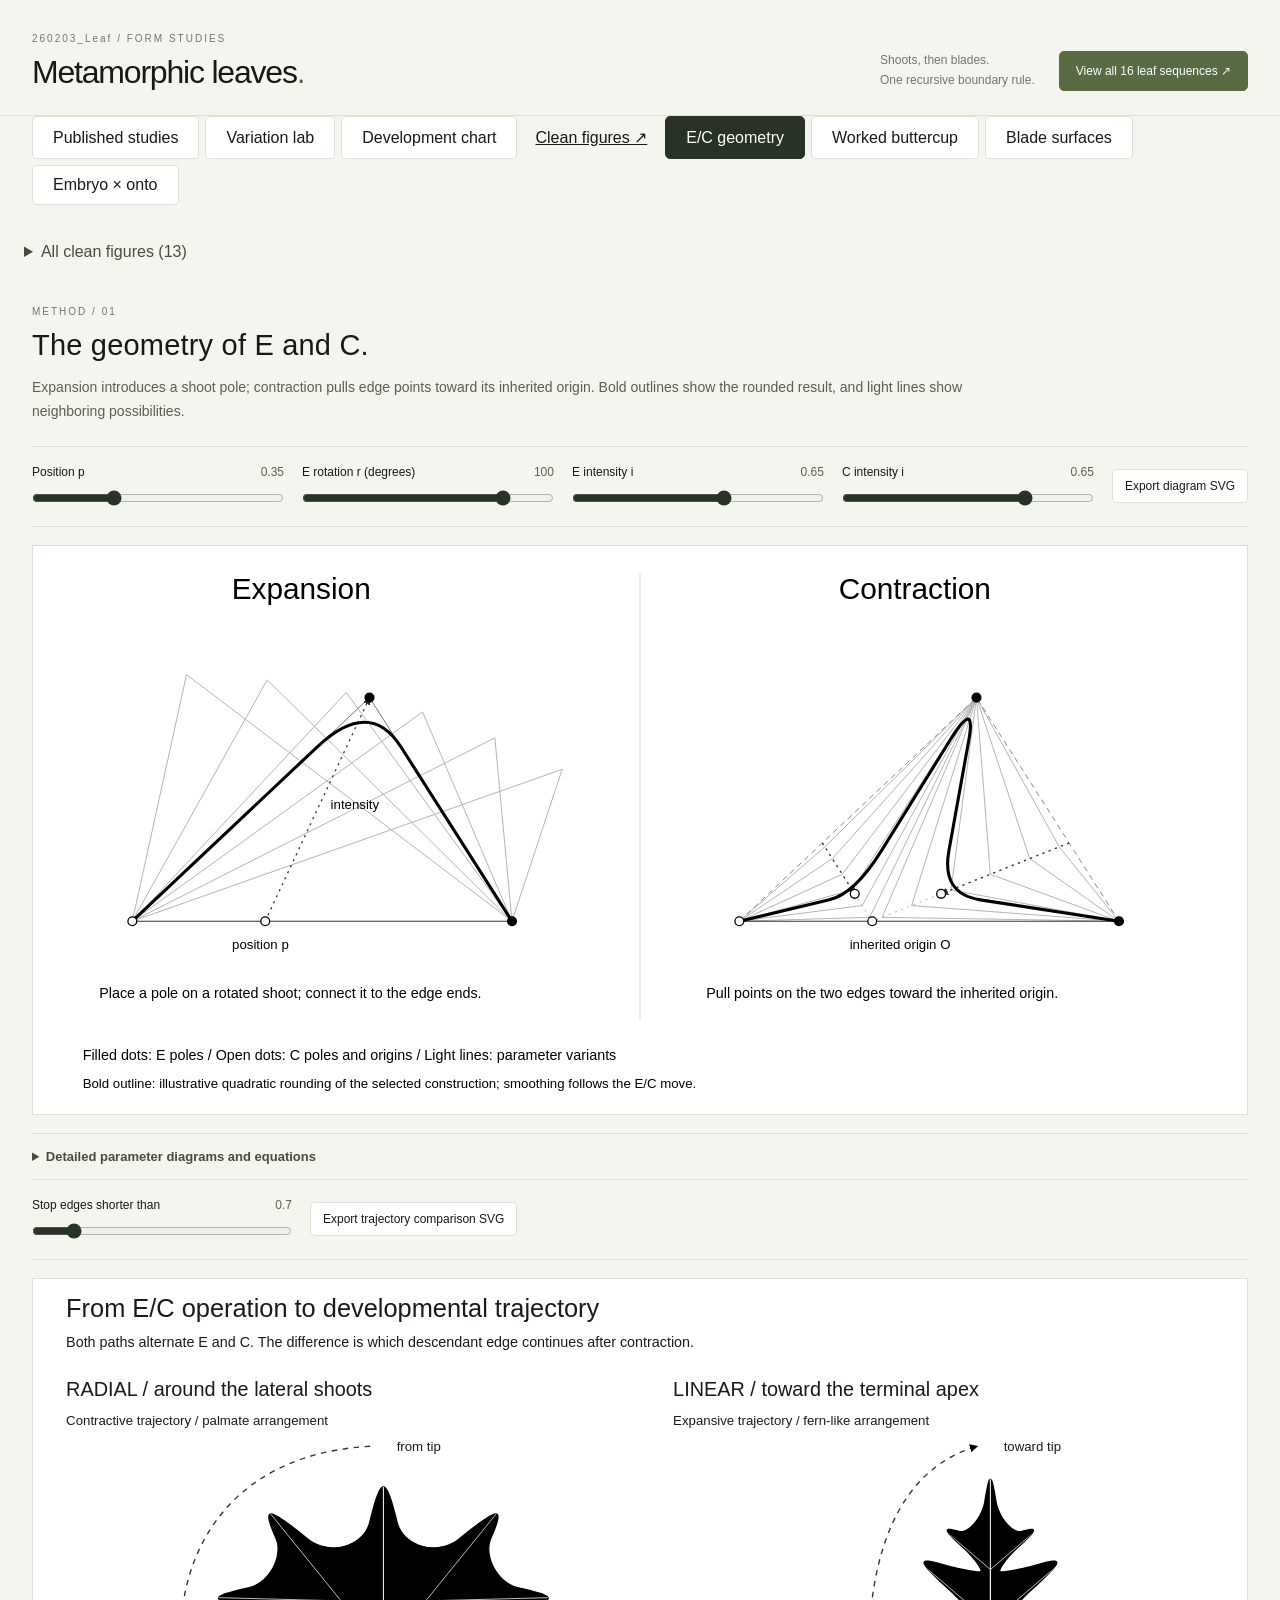
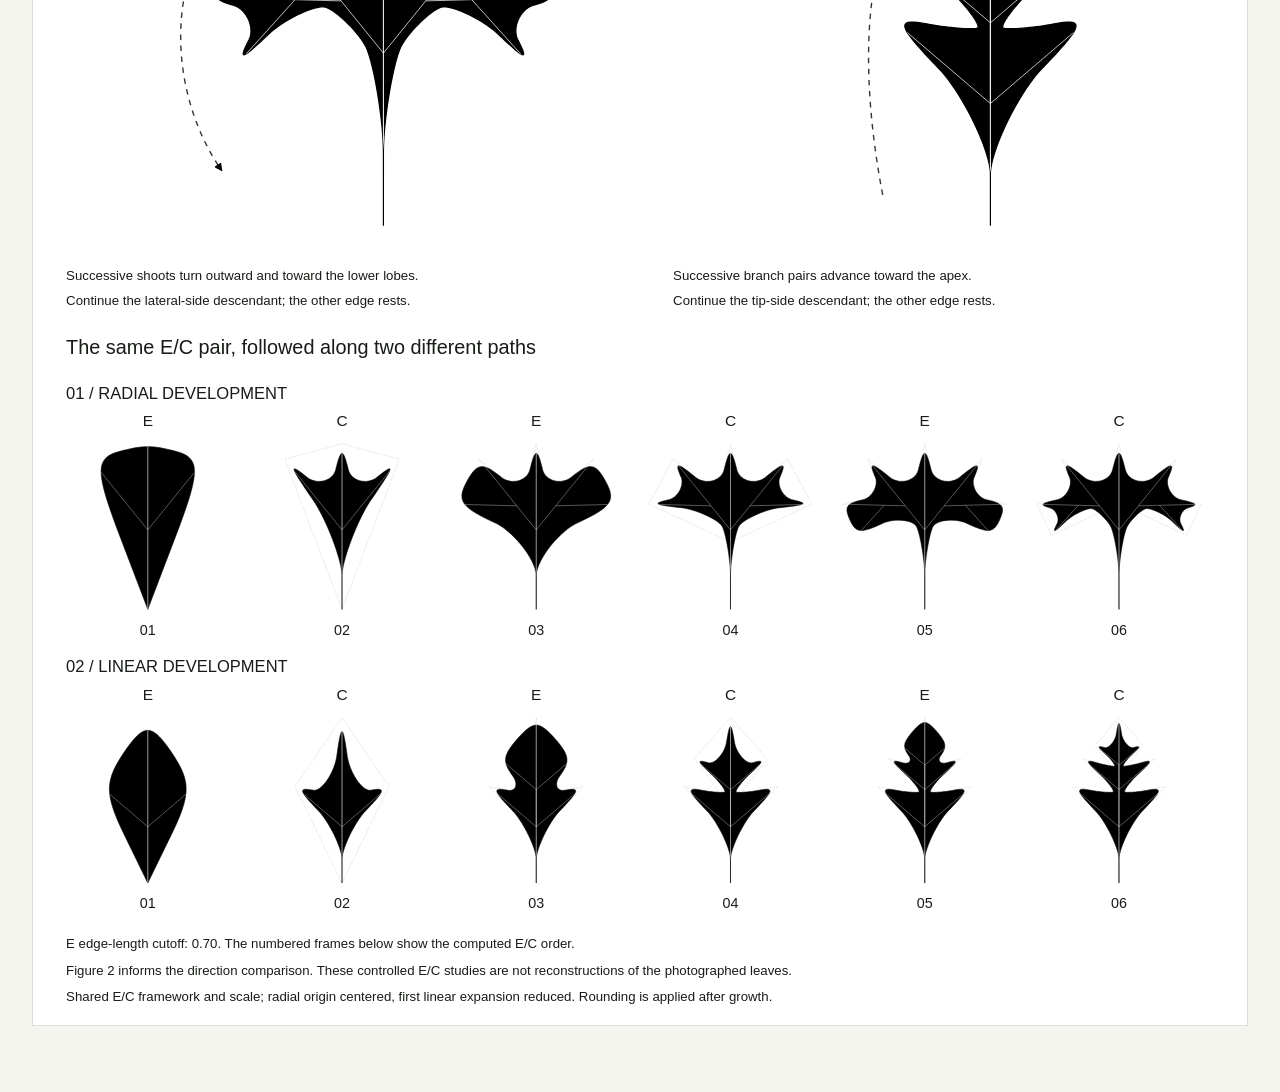
==== commit aee9d492: "Add annotated leaf-free ontology clock with opposing developmental loops" ====
--- a/index.html
+++ b/index.html
@@ -8,7 +8,7 @@
 <body>
 <header><div><span class="eyebrow">260203_Leaf / FORM STUDIES</span><h1>Metamorphic leaves<span>.</span></h1></div><div class="header-actions"><p>Shoots, then blades.<br>One recursive boundary rule.</p><button id="openAtlas" class="primary-button">View all 16 leaf sequences &#8599;</button></div></header>
 <nav class="studio-tabs" role="tablist" aria-label="Leaf workspace"><button id="paperTab" role="tab" aria-selected="true" aria-controls="workspace">Published studies</button><button id="labTab" role="tab" tabindex="-1" aria-selected="false" aria-controls="workspace">Variation lab</button><button id="chartTab" role="tab" tabindex="-1" aria-selected="false" aria-controls="chartPanel">Development chart</button><a href="figures.html" target="_blank" rel="noopener" style="align-self:center;padding:12px;color:inherit;white-space:nowrap">Clean figures ↗</a></nav>
-<details class="clean-figure-index"><summary>All clean figures (12)</summary><nav aria-label="Clean figures"><a href="figures.html?figure=development-clock" target="_blank" rel="noopener">Ontology / developmental clock</a><a href="figures.html?figure=brady-generated" target="_blank" rel="noopener">Brady / generated sequences only</a><a href="figures.html?figure=brady-matrix" target="_blank" rel="noopener">Brady / 12-form developmental series</a><a href="figures.html?figure=ec" target="_blank" rel="noopener">E/C geometry</a><a href="figures.html?figure=trajectories" target="_blank" rel="noopener">Radial / linear trajectories</a><a href="figures.html?figure=blades" target="_blank" rel="noopener">Eight blade surfaces</a><a href="figures.html?figure=buttercup" target="_blank" rel="noopener">Worked Buttercup</a><a href="figures.html?figure=buttercup-filled" target="_blank" rel="noopener">Buttercup silhouettes</a><a href="figures.html?figure=red-oak-filled" target="_blank" rel="noopener">Red oak silhouettes</a><a href="figures.html?figure=published" target="_blank" rel="noopener">16 published sequences</a><a href="figures.html?figure=lab" target="_blank" rel="noopener">Variation lab sequences</a><a href="figures.html?figure=chart" target="_blank" rel="noopener">Development chart</a></nav></details>
+<details class="clean-figure-index"><summary>All clean figures (13)</summary><nav aria-label="Clean figures"><a href="figures.html?figure=ontology-clock" target="_blank" rel="noopener">Ontology / formative activities</a><a href="figures.html?figure=development-clock" target="_blank" rel="noopener">Ontology / developmental clock</a><a href="figures.html?figure=brady-generated" target="_blank" rel="noopener">Brady / generated sequences only</a><a href="figures.html?figure=brady-matrix" target="_blank" rel="noopener">Brady / 12-form developmental series</a><a href="figures.html?figure=ec" target="_blank" rel="noopener">E/C geometry</a><a href="figures.html?figure=trajectories" target="_blank" rel="noopener">Radial / linear trajectories</a><a href="figures.html?figure=blades" target="_blank" rel="noopener">Eight blade surfaces</a><a href="figures.html?figure=buttercup" target="_blank" rel="noopener">Worked Buttercup</a><a href="figures.html?figure=buttercup-filled" target="_blank" rel="noopener">Buttercup silhouettes</a><a href="figures.html?figure=red-oak-filled" target="_blank" rel="noopener">Red oak silhouettes</a><a href="figures.html?figure=published" target="_blank" rel="noopener">16 published sequences</a><a href="figures.html?figure=lab" target="_blank" rel="noopener">Variation lab sequences</a><a href="figures.html?figure=chart" target="_blank" rel="noopener">Development chart</a></nav></details>
 <main id="workspace" role="tabpanel" aria-labelledby="paperTab">
 <section class="study">
 <div class="section-heading"><h2 id="catalogTitle">16 published studies</h2><span id="catalogCaption">Figure 7 / a&ndash;p</span></div>
